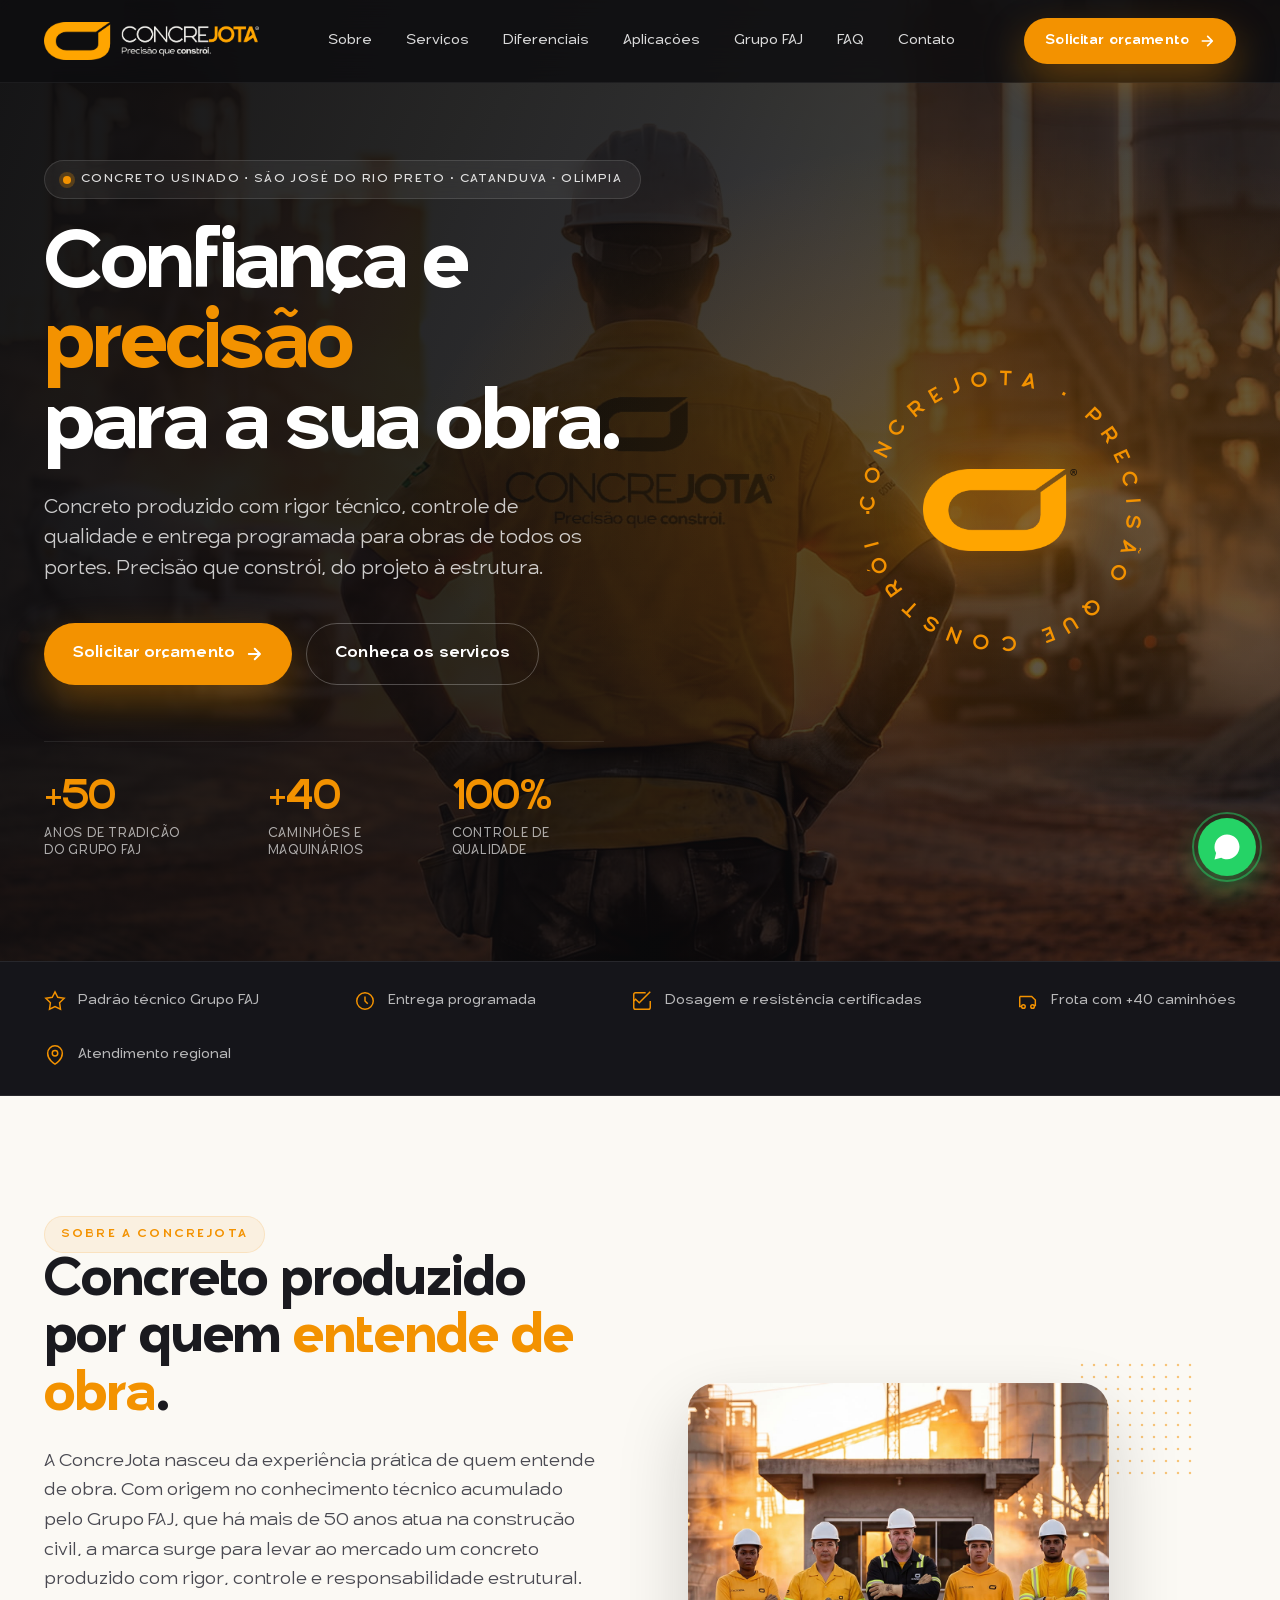
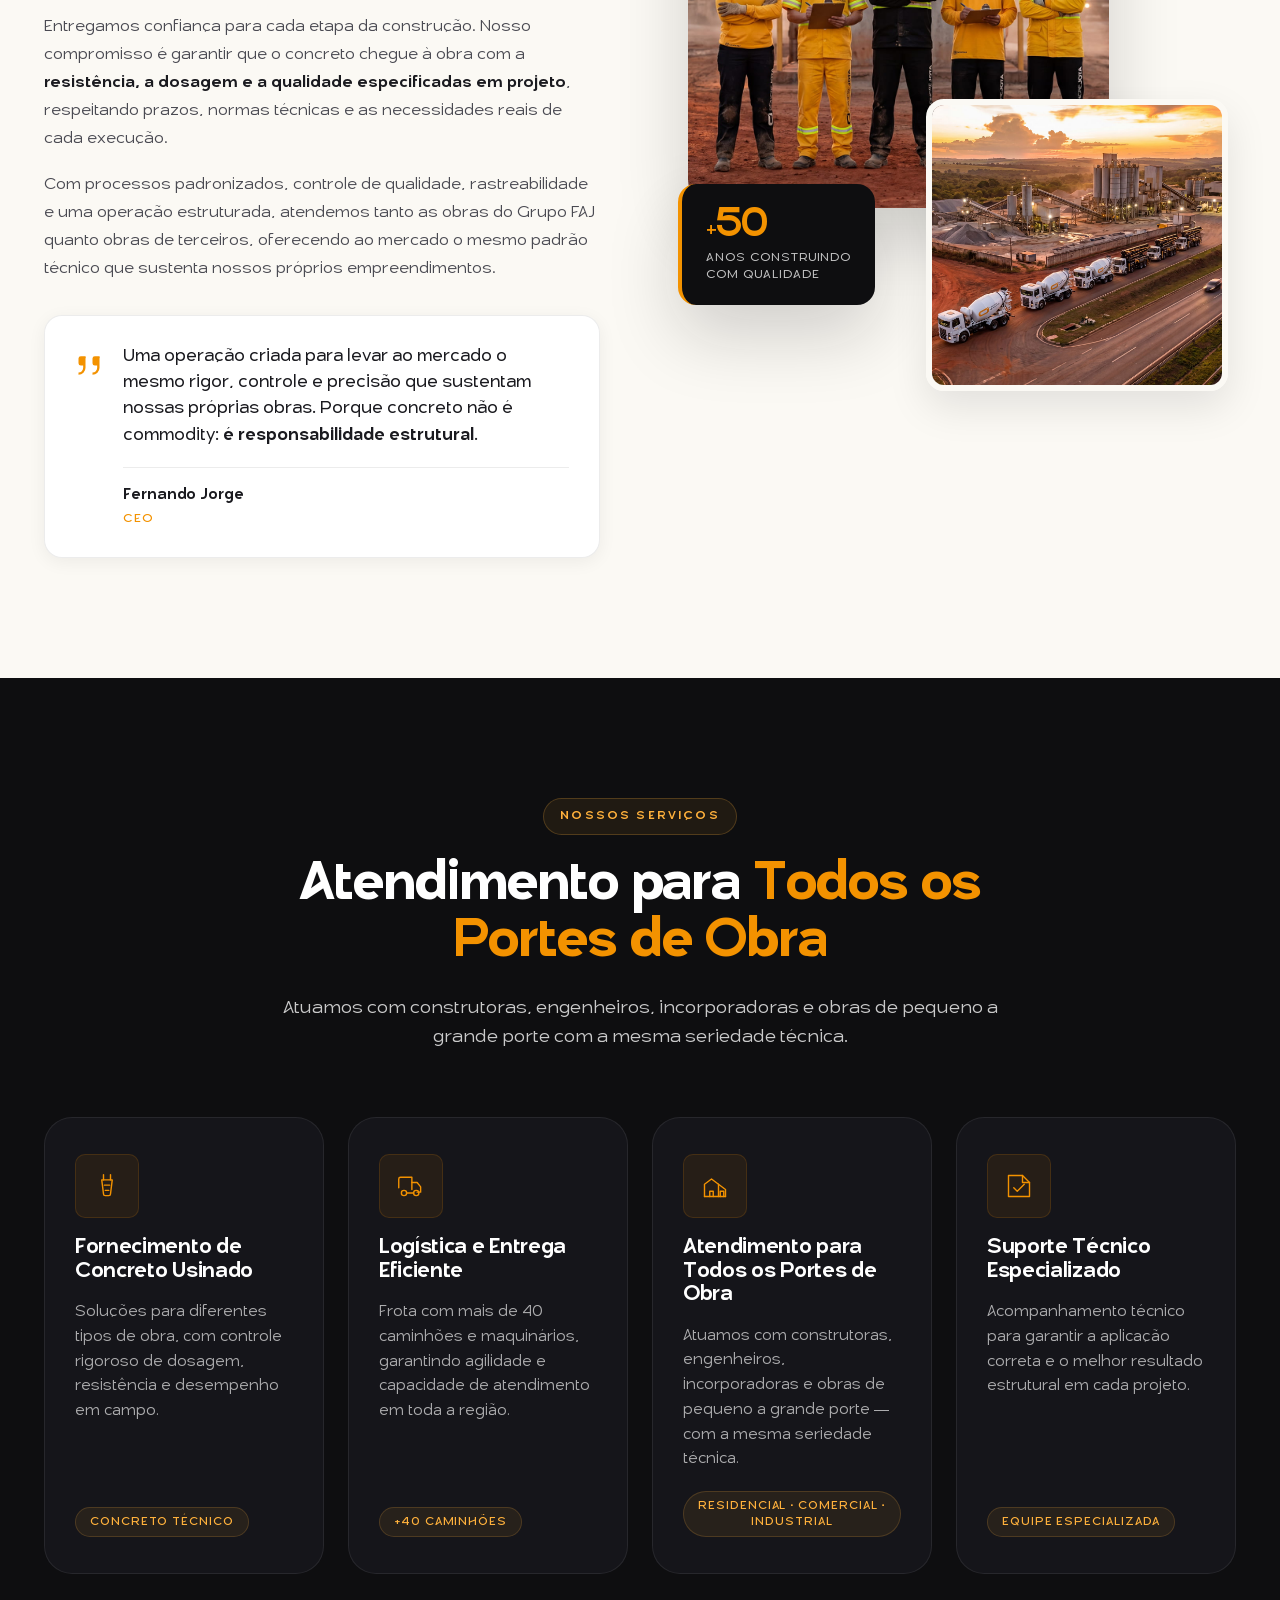
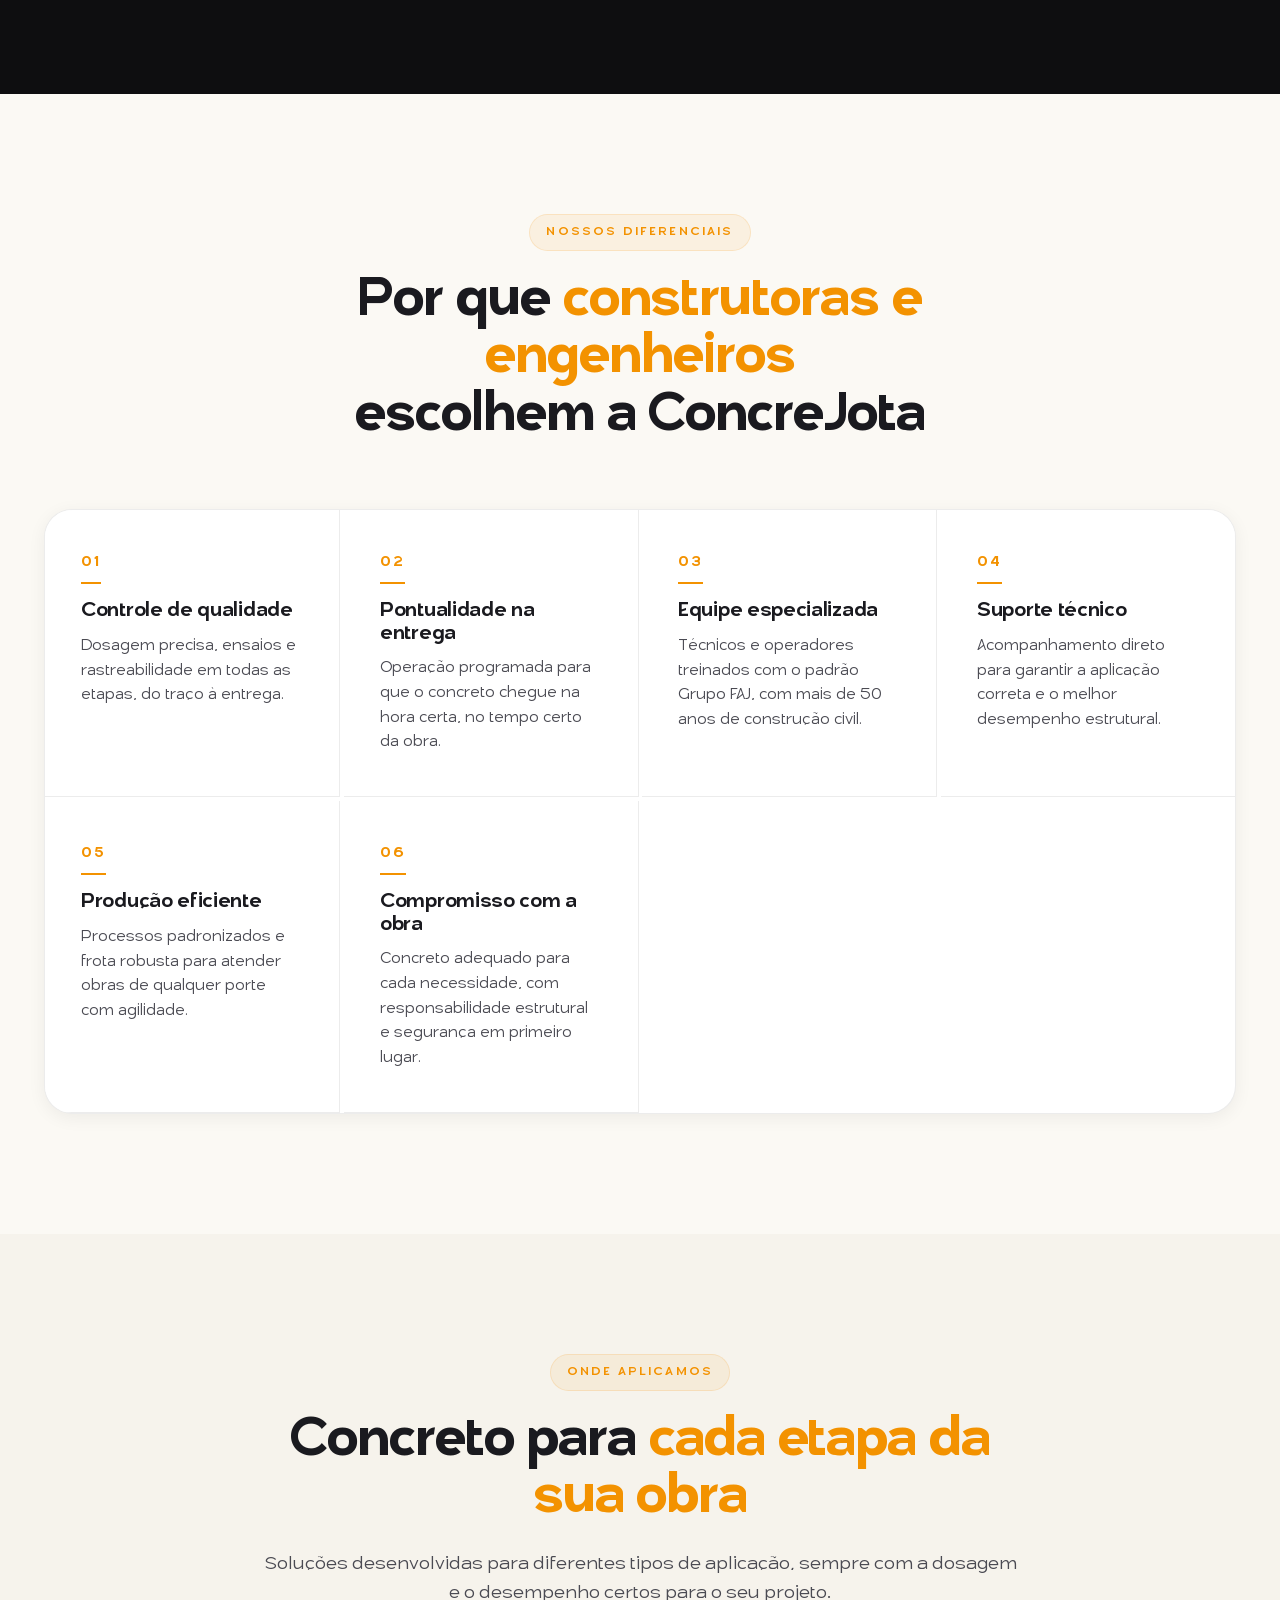
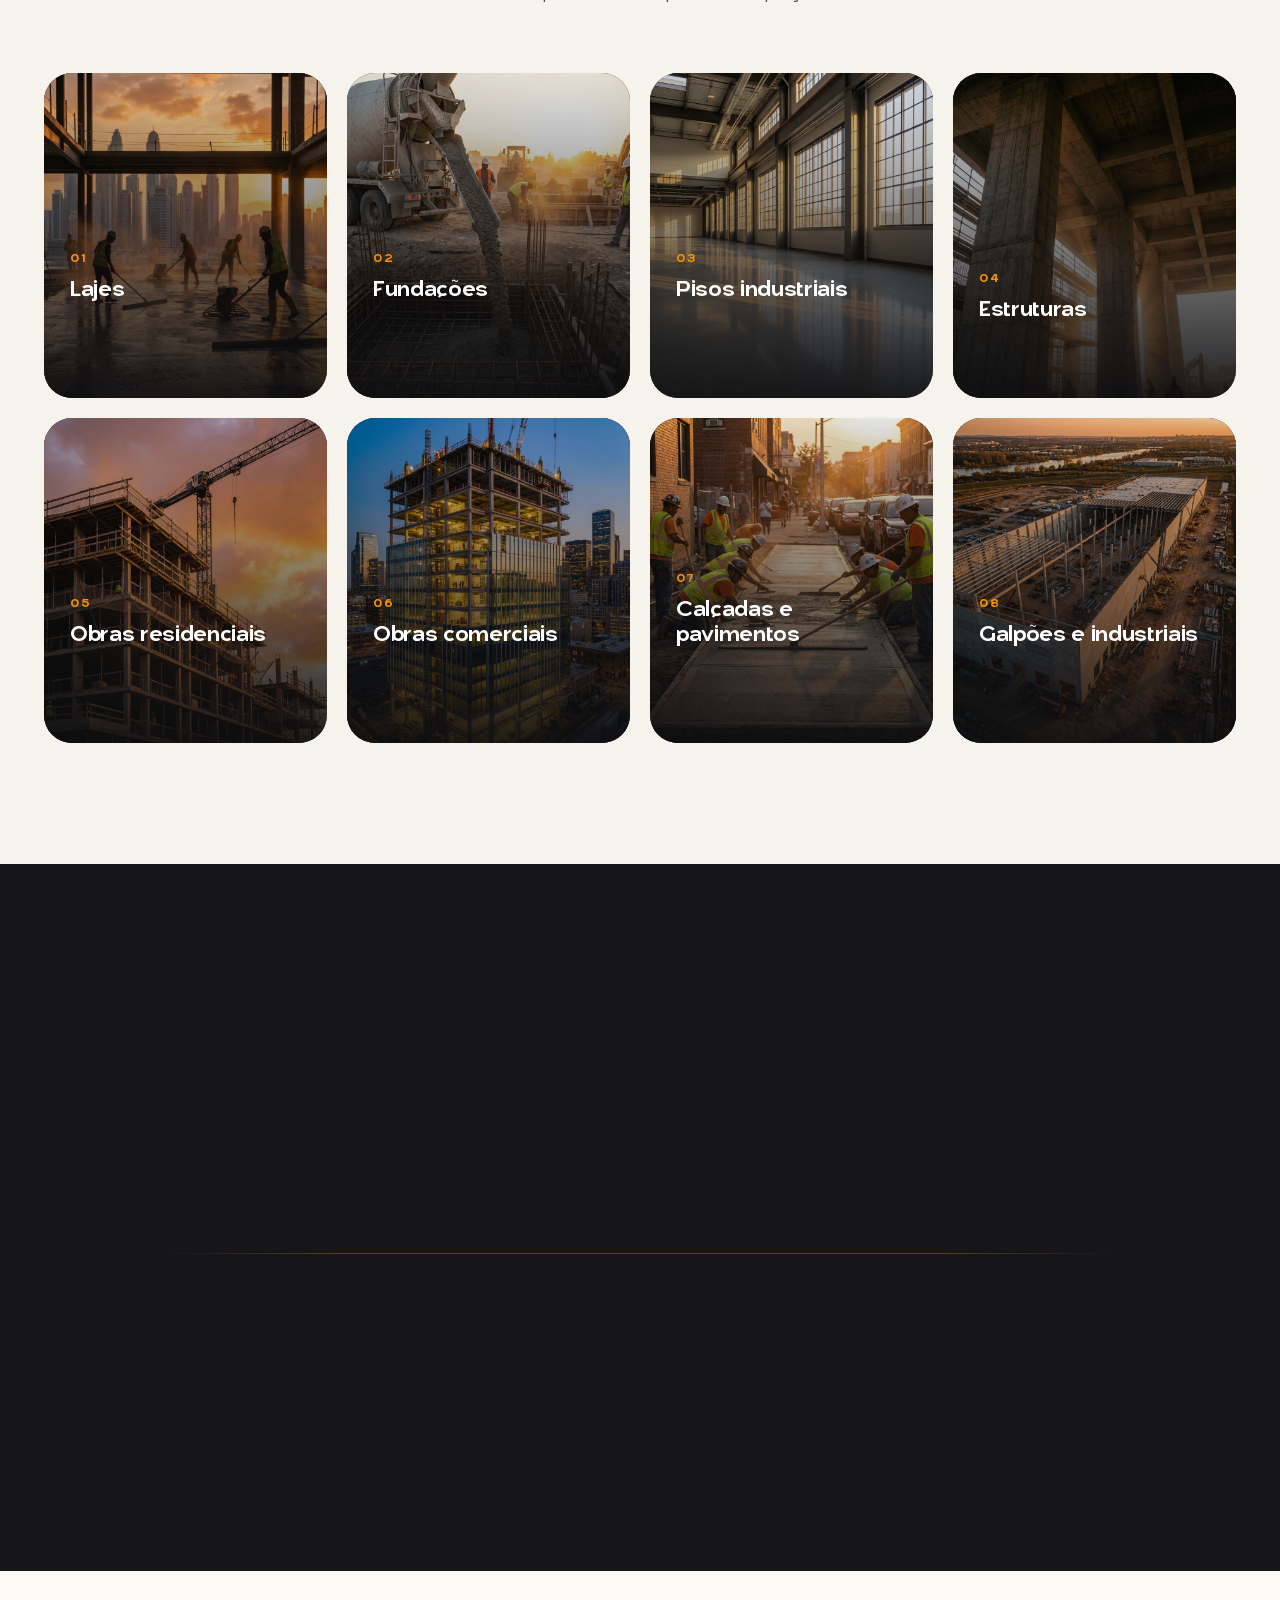
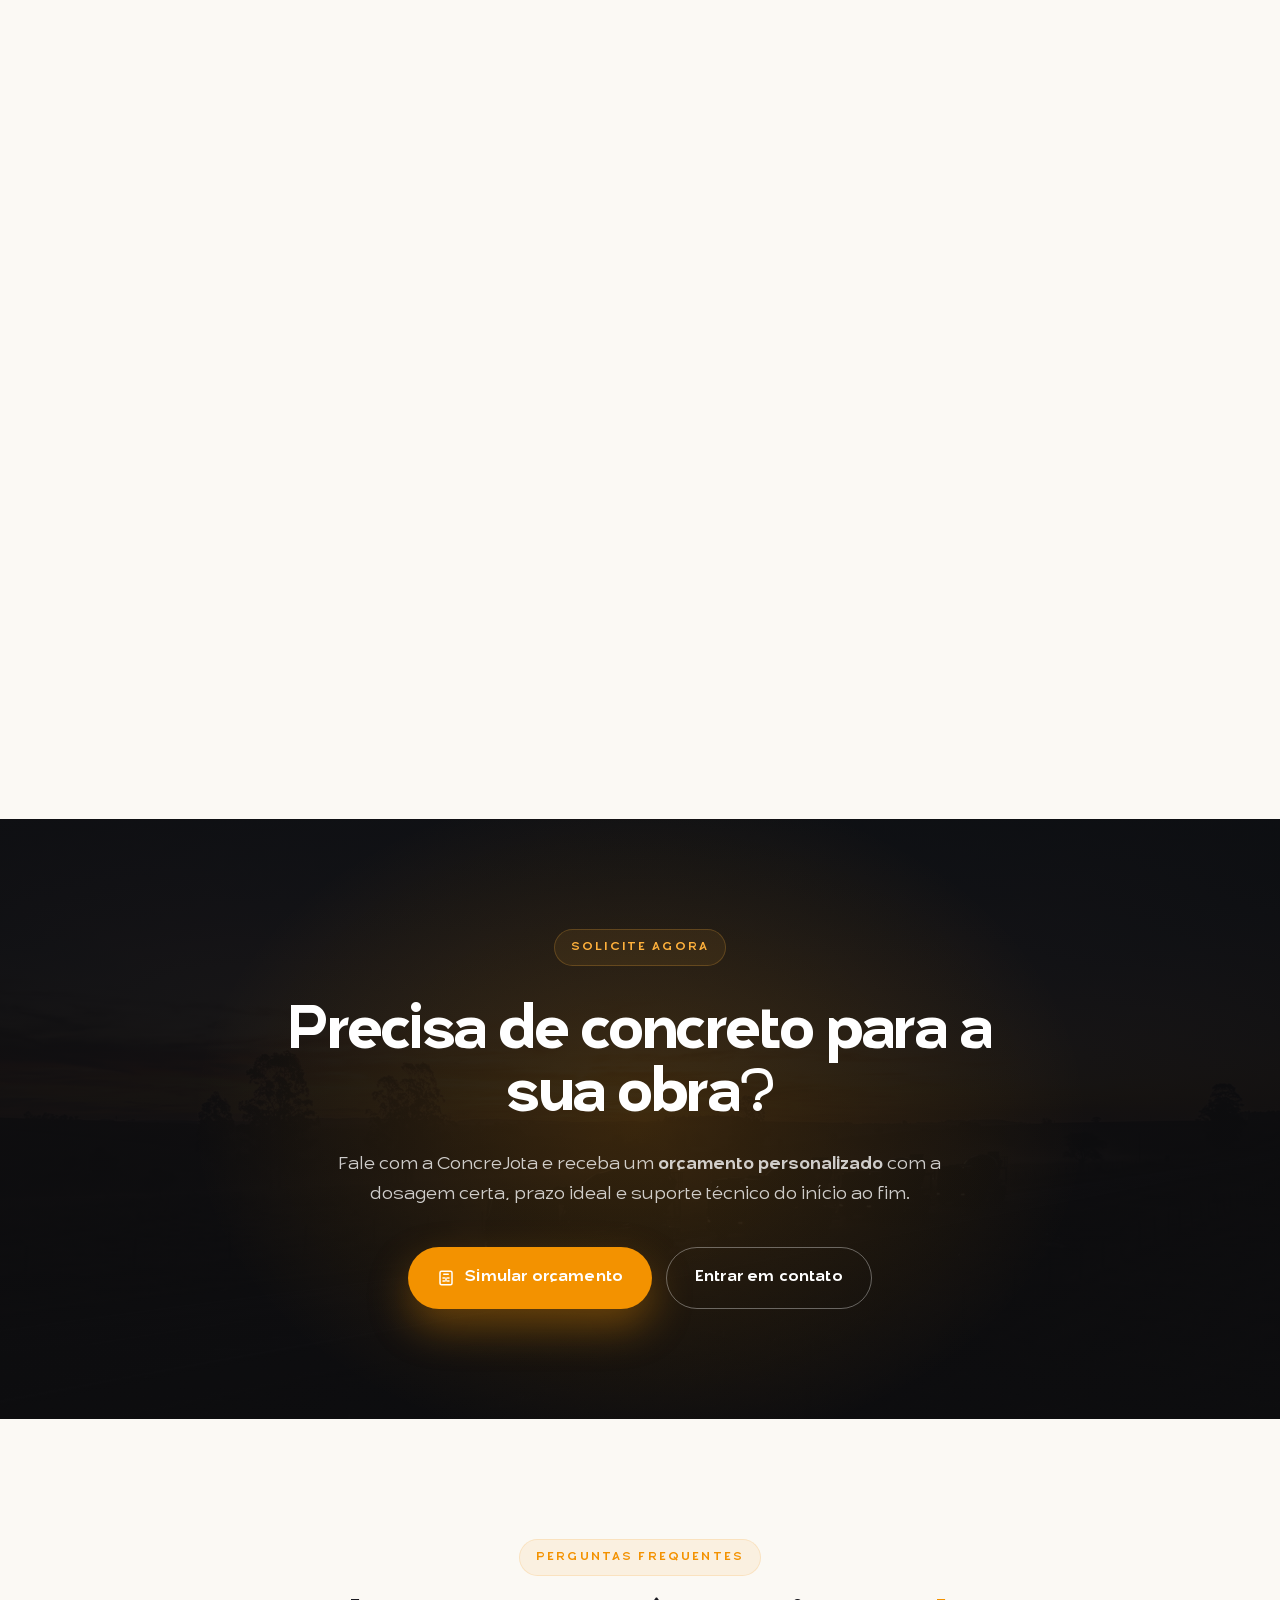
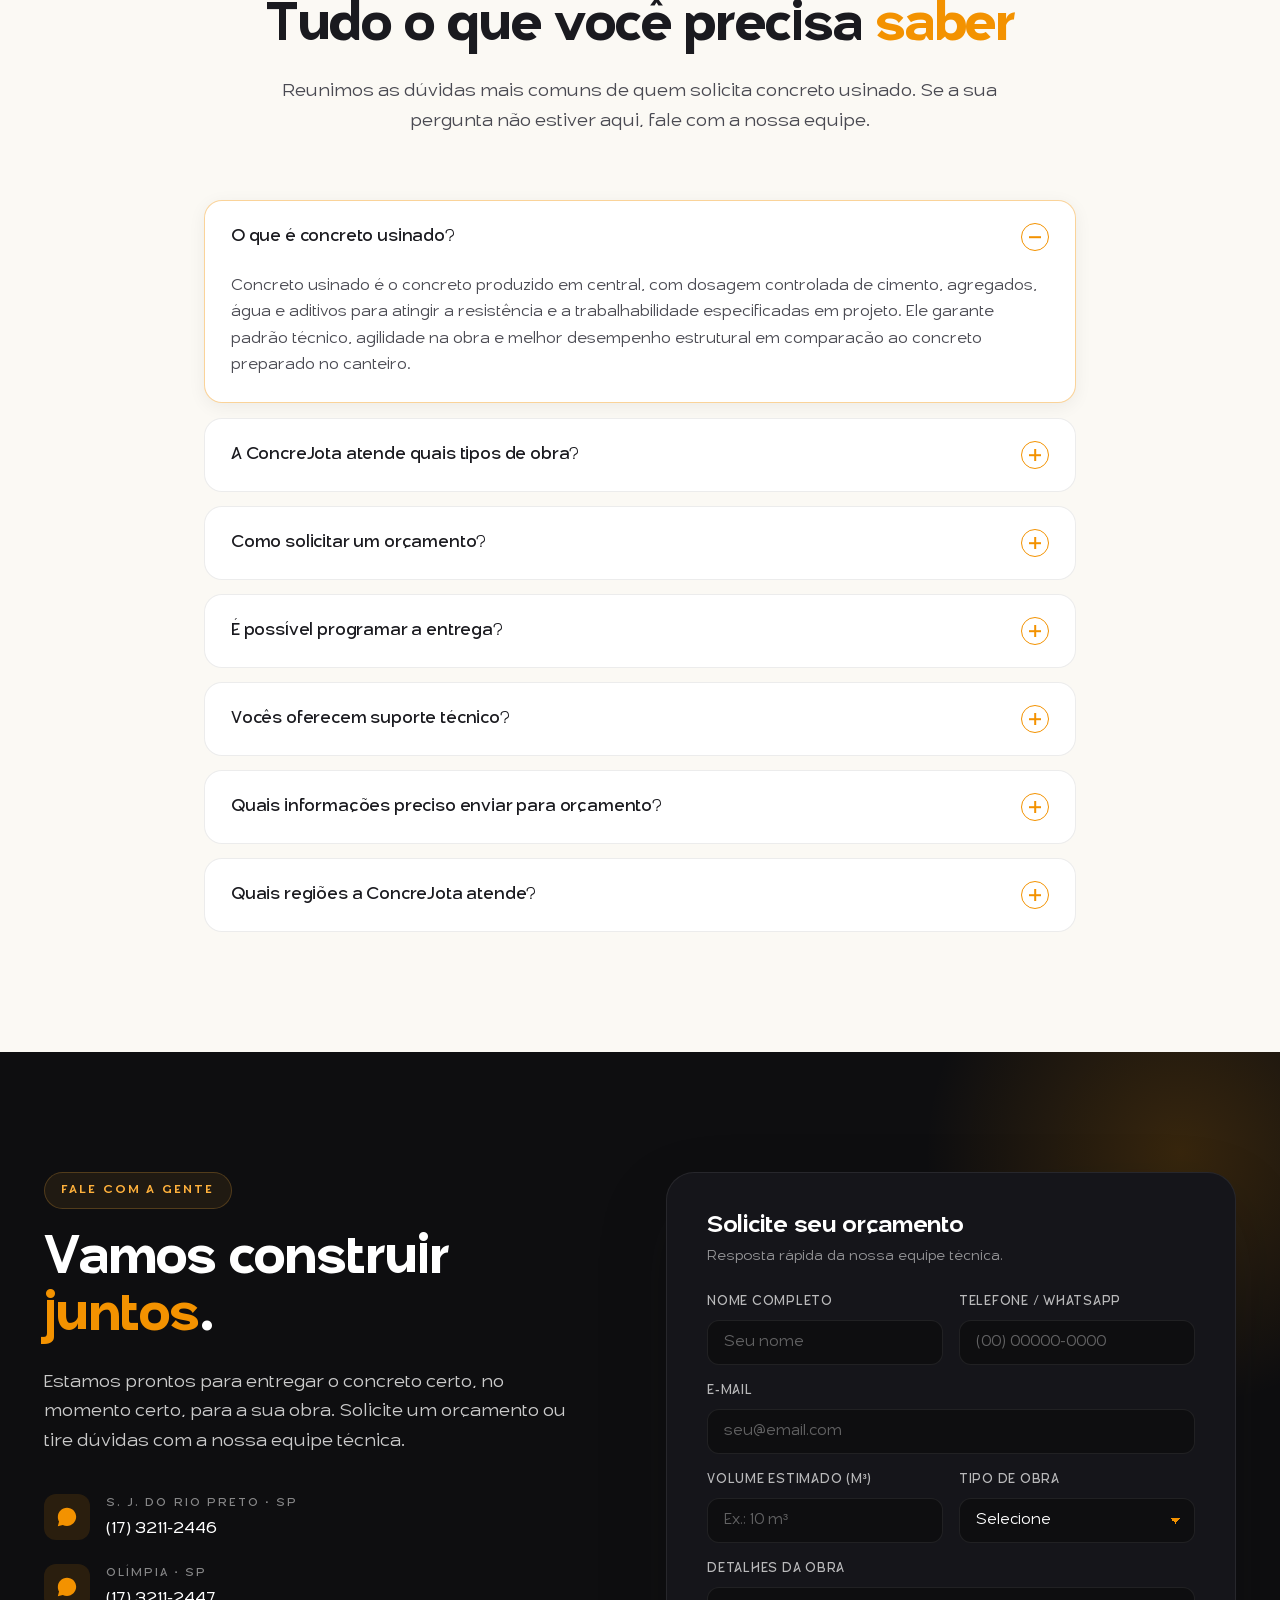
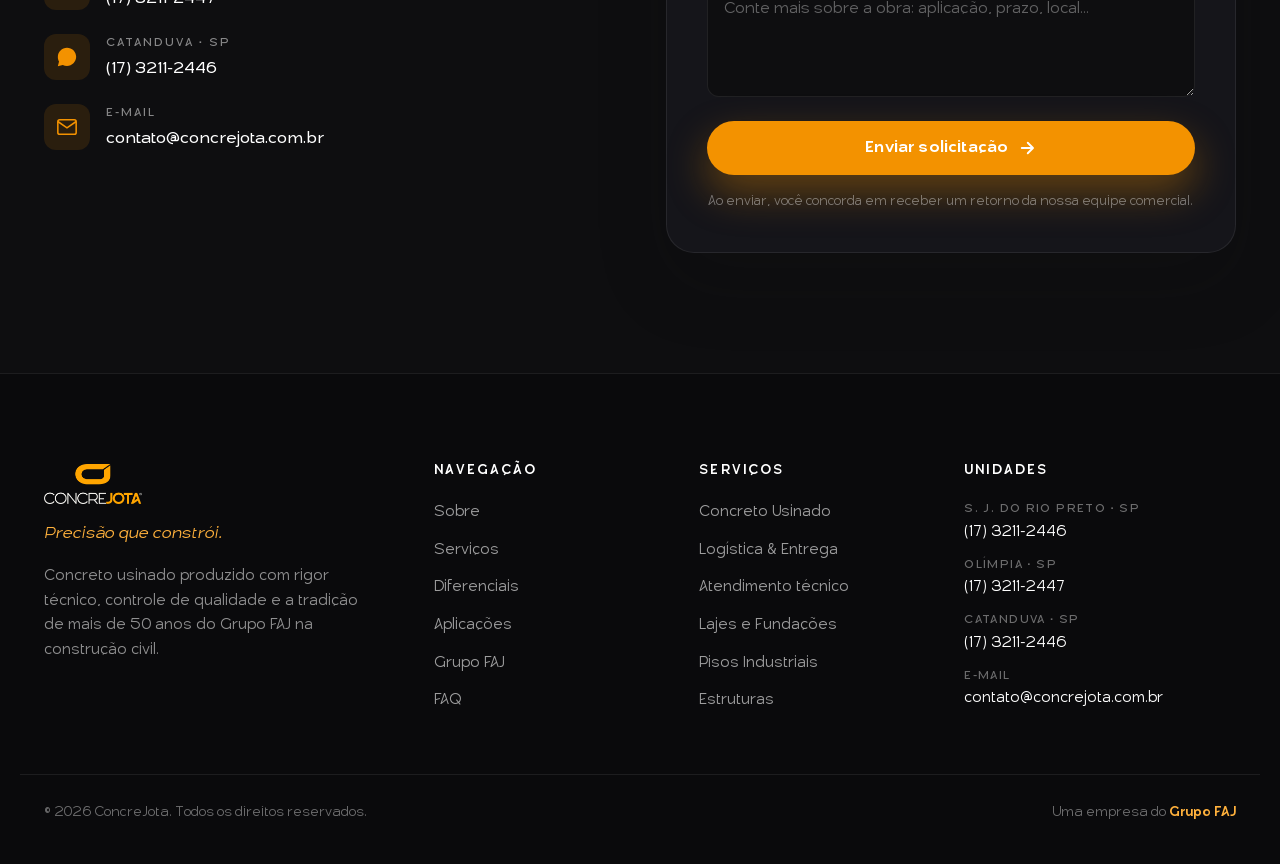
==== index.html @ e671f124 "fix: corrige ícone central do hero badge em produção O ícone usava o arquivo "assets/01 - ícone.png"" ====
<!DOCTYPE html>
<html lang="pt-BR">
<head>
  <meta charset="UTF-8" />
  <meta name="viewport" content="width=device-width, initial-scale=1.0" />
  <meta name="theme-color" content="#0E0E10" />
  <meta name="description" content="ConcreJota — Concreto usinado com precisão, qualidade e entrega programada em São José do Rio Preto, Catanduva, Olímpia e região. Confiança e precisão para a sua obra." />

  <title>ConcreJota — Precisão que constrói</title>

  <link rel="icon" type="image/png" href="favicon.png" />
  <link rel="shortcut icon" type="image/png" href="favicon.png" />
  <link rel="apple-touch-icon" href="favicon.png" />
  <meta name="msapplication-TileColor" content="#0E0E10" />
  <meta name="msapplication-TileImage" content="favicon.png" />

  <!-- Open Graph (Facebook, WhatsApp, LinkedIn, Telegram) -->
  <meta property="og:type" content="website" />
  <meta property="og:site_name" content="ConcreJota" />
  <meta property="og:title" content="ConcreJota — Precisão que constrói" />
  <meta property="og:description" content="Concreto usinado com qualidade, eficiência logística e suporte técnico para obras em São José do Rio Preto, Catanduva, Olímpia e região. Uma empresa do Grupo FAJ." />
  <meta property="og:url" content="https://allisonmolinadev.github.io/concrejota/" />
  <meta property="og:image" content="https://allisonmolinadev.github.io/concrejota/og-image.jpg" />
  <meta property="og:image:width" content="1456" />
  <meta property="og:image:height" content="819" />
  <meta property="og:image:alt" content="Funcionário ConcreJota à frente da usina e frota de caminhões betoneira" />
  <meta property="og:locale" content="pt_BR" />

  <!-- Twitter Card -->
  <meta name="twitter:card" content="summary_large_image" />
  <meta name="twitter:title" content="ConcreJota — Precisão que constrói" />
  <meta name="twitter:description" content="Concreto usinado com qualidade, eficiência logística e suporte técnico. Uma empresa do Grupo FAJ." />
  <meta name="twitter:image" content="https://allisonmolinadev.github.io/concrejota/og-image.jpg" />
  <meta name="twitter:image:alt" content="ConcreJota — Precisão que constrói" />

  <link rel="stylesheet" href="fonts/stylesheet.css" />
  <link rel="stylesheet" href="css/styles.css" />
</head>
<body>

  <!-- ============ HEADER ============ -->
  <header class="site-header" id="siteHeader">
    <div class="container header-inner">
      <a href="#top" class="logo-link" aria-label="ConcreJota — início">
        <img src="assets/10 - Logo ConcreJota.png" alt="ConcreJota" class="logo-img" />
      </a>

      <nav class="nav-desktop" aria-label="Menu principal">
        <a href="#sobre">Sobre</a>
        <a href="#servicos">Serviços</a>
        <a href="#diferenciais">Diferenciais</a>
        <a href="#aplicacoes">Aplicações</a>
        <a href="#grupo-faj">Grupo FAJ</a>
        <a href="#faq">FAQ</a>
        <a href="#contato">Contato</a>
      </nav>

      <a href="#contato" class="btn btn-primary header-cta">
        <span>Solicitar orçamento</span>
        <svg width="16" height="16" viewBox="0 0 24 24" fill="none" stroke="currentColor" stroke-width="2.5" stroke-linecap="round" stroke-linejoin="round" aria-hidden="true">
          <path d="M5 12h14M13 5l7 7-7 7"/>
        </svg>
      </a>

      <button class="menu-toggle" id="menuToggle" aria-label="Abrir menu" aria-expanded="false">
        <span></span>
        <span></span>
        <span></span>
      </button>
    </div>

    <!-- Mobile drawer -->
    <div class="nav-mobile" id="navMobile" aria-hidden="true">
      <nav aria-label="Menu mobile">
        <a href="#sobre">Sobre</a>
        <a href="#servicos">Serviços</a>
        <a href="#diferenciais">Diferenciais</a>
        <a href="#aplicacoes">Aplicações</a>
        <a href="#grupo-faj">Grupo FAJ</a>
        <a href="#faq">FAQ</a>
        <a href="#contato">Contato</a>
        <a href="#contato" class="btn btn-primary nav-mobile-cta">Solicitar orçamento</a>
      </nav>
    </div>
  </header>

  <main id="top">

    <!-- ============ HERO ============ -->
    <section class="hero" aria-label="Apresentação">
      <div class="hero-media" aria-hidden="true">
        <img src="img/7.jpg" alt="" />
        <div class="hero-overlay"></div>
      </div>

      <div class="container hero-content">
        <div class="hero-text">
          <span class="eyebrow">
            <span class="eyebrow-dot"></span>
            Concreto Usinado · São José do Rio Preto · Catanduva · Olímpia
          </span>

          <h1 class="hero-title">
            Confiança e <span class="text-accent">precisão</span><br />
            para a sua obra.
          </h1>

          <p class="hero-subtitle">
            Concreto produzido com rigor técnico, controle de qualidade e
            entrega programada para obras de todos os portes. Precisão que constrói,
            do projeto à estrutura.
          </p>

          <div class="hero-ctas">
            <a href="#contato" class="btn btn-primary btn-lg">
              <span>Solicitar orçamento</span>
              <svg width="18" height="18" viewBox="0 0 24 24" fill="none" stroke="currentColor" stroke-width="2.5" stroke-linecap="round" stroke-linejoin="round" aria-hidden="true">
                <path d="M5 12h14M13 5l7 7-7 7"/>
              </svg>
            </a>
            <a href="#servicos" class="btn btn-ghost btn-lg">
              Conheça os serviços
            </a>
          </div>

          <div class="hero-stats">
            <div class="stat">
              <span class="stat-num">+50</span>
              <span class="stat-label">anos de tradição<br/>do Grupo FAJ</span>
            </div>
            <div class="stat">
              <span class="stat-num">+40</span>
              <span class="stat-label">caminhões e<br/>maquinários</span>
            </div>
            <div class="stat">
              <span class="stat-num">100%</span>
              <span class="stat-label">controle de<br/>qualidade</span>
            </div>
          </div>
        </div>

        <div class="hero-badge" aria-hidden="true">
          <div class="badge-circle">
            <svg viewBox="0 0 200 200">
              <defs>
                <path id="circlePath" d="M 100, 100 m -82, 0 a 82,82 0 1,1 164,0 a 82,82 0 1,1 -164,0" />
              </defs>
              <text class="badge-text">
                <textPath href="#circlePath" startOffset="0" textLength="515" lengthAdjust="spacing">CONCREJOTA · PRECISÃO QUE CONSTRÓI · </textPath>
              </text>
            </svg>
            <div class="badge-center">
              <img src="img/icone-concrejota.png" alt="" />
            </div>
          </div>
        </div>
      </div>

    </section>

    <!-- ============ TRUST BAR ============ -->
    <section class="trustbar" aria-label="Selos de confiança">
      <div class="container trustbar-inner">
        <div class="trust-item">
          <svg viewBox="0 0 24 24" fill="none" stroke="currentColor" stroke-width="1.6"><path d="M12 2l3 6 7 1-5 5 1 7-6-3-6 3 1-7-5-5 7-1z"/></svg>
          <span>Padrão técnico Grupo FAJ</span>
        </div>
        <div class="trust-item">
          <svg viewBox="0 0 24 24" fill="none" stroke="currentColor" stroke-width="1.6"><circle cx="12" cy="12" r="9"/><path d="M12 7v5l3 3"/></svg>
          <span>Entrega programada</span>
        </div>
        <div class="trust-item">
          <svg viewBox="0 0 24 24" fill="none" stroke="currentColor" stroke-width="1.6"><path d="M3 12l2-2 4 4 12-12"/><path d="M21 12v7a2 2 0 0 1-2 2H5a2 2 0 0 1-2-2V5a2 2 0 0 1 2-2h11"/></svg>
          <span>Dosagem e resistência certificadas</span>
        </div>
        <div class="trust-item">
          <svg viewBox="0 0 24 24" fill="none" stroke="currentColor" stroke-width="1.6"><path d="M3 7h13l4 4v6h-2"/><circle cx="7" cy="18" r="2"/><circle cx="17" cy="18" r="2"/><path d="M3 7v11h2"/></svg>
          <span>Frota com +40 caminhões</span>
        </div>
        <div class="trust-item">
          <svg viewBox="0 0 24 24" fill="none" stroke="currentColor" stroke-width="1.6"><path d="M12 22s-8-4.5-8-12a8 8 0 1 1 16 0c0 7.5-8 12-8 12z"/><circle cx="12" cy="10" r="3"/></svg>
          <span>Atendimento regional</span>
        </div>
      </div>
    </section>

    <!-- ============ SOBRE ============ -->
    <section class="section section-light" id="sobre">
      <div class="container two-col">
        <div class="col-text reveal">
          <span class="section-eyebrow">Sobre a ConcreJota</span>
          <h2 class="section-title">
            Concreto produzido por quem <span class="text-accent">entende de obra</span>.
          </h2>
          <p class="section-lead">
            A ConcreJota nasceu da experiência prática de quem entende de obra.
            Com origem no conhecimento técnico acumulado pelo Grupo FAJ, que há
            mais de 50 anos atua na construção civil, a marca surge para levar
            ao mercado um concreto produzido com rigor, controle e
            responsabilidade estrutural.
          </p>

          <p class="section-text">
            Entregamos confiança para cada etapa da construção. Nosso compromisso
            é garantir que o concreto chegue à obra com a <strong>resistência, a
            dosagem e a qualidade especificadas em projeto</strong>, respeitando
            prazos, normas técnicas e as necessidades reais de cada execução.
          </p>

          <p class="section-text">
            Com processos padronizados, controle de qualidade, rastreabilidade
            e uma operação estruturada, atendemos tanto as obras do Grupo FAJ
            quanto obras de terceiros, oferecendo ao mercado o mesmo padrão
            técnico que sustenta nossos próprios empreendimentos.
          </p>

          <div class="quote-block">
            <svg class="quote-mark" viewBox="0 0 24 24" fill="currentColor" aria-hidden="true">
              <path d="M9 7H5a2 2 0 0 0-2 2v4a2 2 0 0 0 2 2h2v2a4 4 0 0 1-4 4v2a6 6 0 0 0 6-6V9a2 2 0 0 0 0-2zm12 0h-4a2 2 0 0 0-2 2v4a2 2 0 0 0 2 2h2v2a4 4 0 0 1-4 4v2a6 6 0 0 0 6-6V9a2 2 0 0 0 0-2z"/>
            </svg>
            <div class="quote-body">
              <p>
                Uma operação criada para levar ao mercado o mesmo rigor, controle
                e precisão que sustentam nossas próprias obras. Porque concreto
                não é commodity: <strong>é responsabilidade estrutural</strong>.
              </p>
              <footer class="quote-author">
                <span class="quote-author-name">Fernando Jorge</span>
                <span class="quote-author-role">CEO</span>
              </footer>
            </div>
          </div>
        </div>

        <div class="col-media reveal">
          <div class="img-stack">
            <div class="img-main">
              <img src="img/27.jpg" alt="Equipe ConcreJota — especialistas em concreto usinado" />
            </div>
            <div class="img-secondary">
              <img src="img/18.jpg" alt="Vista aérea da usina ConcreJota com toda a frota" />
            </div>
            <div class="floating-card">
              <span class="floating-card-num"><small>+</small>50</span>
              <span class="floating-card-label">anos construindo<br/>com qualidade</span>
            </div>
            <div class="img-pattern" aria-hidden="true"></div>
          </div>
        </div>
      </div>
    </section>

    <!-- ============ SERVIÇOS ============ -->
    <section class="section section-dark" id="servicos">
      <div class="container">
        <div class="section-head reveal">
          <span class="section-eyebrow on-dark">Nossos Serviços</span>
          <h2 class="section-title on-dark">
            Atendimento para <span class="text-accent">Todos os Portes de Obra</span>
          </h2>
          <p class="section-lead on-dark">
            Atuamos com construtoras, engenheiros, incorporadoras e obras de
            pequeno a grande porte com a mesma seriedade técnica.
          </p>
        </div>

        <div class="cards-grid services-grid">
          <article class="service-card reveal">
            <div class="service-icon">
              <svg viewBox="0 0 32 32" fill="none" stroke="currentColor" stroke-width="1.6" stroke-linecap="round" stroke-linejoin="round" aria-hidden="true">
                <path d="M12 3v6"/>
                <path d="M20 3v6"/>
                <path d="M10 9h12l-2 16a2 2 0 0 1-2 2h-4a2 2 0 0 1-2-2L10 9z"/>
                <path d="M13 15h6"/>
                <path d="M14 21h4"/>
              </svg>
            </div>
            <h3 class="service-title">Fornecimento de Concreto Usinado</h3>
            <p class="service-text">
              Soluções para diferentes tipos de obra, com controle rigoroso de
              dosagem, resistência e desempenho em campo.
            </p>
            <span class="service-tag">Concreto técnico</span>
          </article>

          <article class="service-card reveal">
            <div class="service-icon">
              <svg viewBox="0 0 32 32" fill="none" stroke="currentColor" stroke-width="1.6" stroke-linecap="round" stroke-linejoin="round" aria-hidden="true">
                <path d="M2 18V8a2 2 0 0 1 2-2h13v14"/>
                <path d="M17 12h6l4 5v6h-4"/>
                <circle cx="8" cy="24" r="3"/>
                <circle cx="22" cy="24" r="3"/>
                <path d="M11 24h8"/>
              </svg>
            </div>
            <h3 class="service-title">Logística e Entrega Eficiente</h3>
            <p class="service-text">
              Frota com mais de 40 caminhões e maquinários, garantindo agilidade
              e capacidade de atendimento em toda a região.
            </p>
            <span class="service-tag">+40 caminhões</span>
          </article>

          <article class="service-card reveal">
            <div class="service-icon">
              <svg viewBox="0 0 32 32" fill="none" stroke="currentColor" stroke-width="1.6" stroke-linecap="round" stroke-linejoin="round" aria-hidden="true">
                <path d="M4 28V14l8-6 8 6v14"/>
                <path d="M20 14l8 6v8"/>
                <path d="M4 28h24"/>
                <path d="M10 28v-6h4v6"/>
                <path d="M22 28v-6h4v6"/>
              </svg>
            </div>
            <h3 class="service-title">Atendimento para Todos os Portes de Obra</h3>
            <p class="service-text">
              Atuamos com construtoras, engenheiros, incorporadoras e obras de
              pequeno a grande porte — com a mesma seriedade técnica.
            </p>
            <span class="service-tag">Residencial · Comercial · Industrial</span>
          </article>

          <article class="service-card reveal">
            <div class="service-icon">
              <svg viewBox="0 0 32 32" fill="none" stroke="currentColor" stroke-width="1.6" stroke-linecap="round" stroke-linejoin="round" aria-hidden="true">
                <path d="M4 4h16l8 8v16H4z"/>
                <path d="M20 4v8h8"/>
                <path d="M10 18l4 4 8-8"/>
              </svg>
            </div>
            <h3 class="service-title">Suporte Técnico Especializado</h3>
            <p class="service-text">
              Acompanhamento técnico para garantir a aplicação correta e o melhor
              resultado estrutural em cada projeto.
            </p>
            <span class="service-tag">Equipe especializada</span>
          </article>
        </div>
      </div>
    </section>

    <!-- ============ DIFERENCIAIS ============ -->
    <section class="section section-light" id="diferenciais">
      <div class="container">
        <div class="section-head reveal">
          <span class="section-eyebrow">Nossos Diferenciais</span>
          <h2 class="section-title">
            Por que <span class="text-accent">construtoras e engenheiros</span><br/>
            escolhem a ConcreJota
          </h2>
        </div>

        <div class="diff-grid">
          <div class="diff-item reveal">
            <span class="diff-num">01</span>
            <h3>Controle de qualidade</h3>
            <p>Dosagem precisa, ensaios e rastreabilidade em todas as etapas, do traço à entrega.</p>
          </div>
          <div class="diff-item reveal">
            <span class="diff-num">02</span>
            <h3>Pontualidade na entrega</h3>
            <p>Operação programada para que o concreto chegue na hora certa, no tempo certo da obra.</p>
          </div>
          <div class="diff-item reveal">
            <span class="diff-num">03</span>
            <h3>Equipe especializada</h3>
            <p>Técnicos e operadores treinados com o padrão Grupo FAJ, com mais de 50 anos de construção civil.</p>
          </div>
          <div class="diff-item reveal">
            <span class="diff-num">04</span>
            <h3>Suporte técnico</h3>
            <p>Acompanhamento direto para garantir a aplicação correta e o melhor desempenho estrutural.</p>
          </div>
          <div class="diff-item reveal">
            <span class="diff-num">05</span>
            <h3>Produção eficiente</h3>
            <p>Processos padronizados e frota robusta para atender obras de qualquer porte com agilidade.</p>
          </div>
          <div class="diff-item reveal">
            <span class="diff-num">06</span>
            <h3>Compromisso com a obra</h3>
            <p>Concreto adequado para cada necessidade, com responsabilidade estrutural e segurança em primeiro lugar.</p>
          </div>
        </div>
      </div>
    </section>

    <!-- ============ APLICAÇÕES ============ -->
    <section class="section section-applications" id="aplicacoes">
      <div class="container">
        <div class="section-head reveal">
          <span class="section-eyebrow">Onde aplicamos</span>
          <h2 class="section-title">
            Concreto para <span class="text-accent">cada etapa da sua obra</span>
          </h2>
          <p class="section-lead">
            Soluções desenvolvidas para diferentes tipos de aplicação, sempre com
            a dosagem e o desempenho certos para o seu projeto.
          </p>
        </div>

        <div class="apps-grid">
          <a href="#contato" class="app-card reveal">
            <img class="app-img" src="img/app-lajes.png" alt="Concretagem de laje" />
            <div class="app-overlay"></div>
            <div class="app-content">
              <span class="app-tag">01</span>
              <h3>Lajes</h3>
              <p>Concreto com resistência calculada para cada nível estrutural.</p>
            </div>
          </a>

          <a href="#contato" class="app-card reveal">
            <img class="app-img" src="img/app-fundacoes.png" alt="Concreto sendo despejado em fundação" />
            <div class="app-overlay"></div>
            <div class="app-content">
              <span class="app-tag">02</span>
              <h3>Fundações</h3>
              <p>Base sólida e segura para sustentar todo o empreendimento.</p>
            </div>
          </a>

          <a href="#contato" class="app-card reveal">
            <img class="app-img" src="img/app-pisos.png" alt="Piso industrial em galpão" />
            <div class="app-overlay"></div>
            <div class="app-content">
              <span class="app-tag">03</span>
              <h3>Pisos industriais</h3>
              <p>Alta resistência mecânica para galpões, indústrias e armazéns.</p>
            </div>
          </a>

          <a href="#contato" class="app-card reveal">
            <img class="app-img" src="img/app-estruturas.png" alt="Pilares de concreto armado" />
            <div class="app-overlay"></div>
            <div class="app-content">
              <span class="app-tag">04</span>
              <h3>Estruturas</h3>
              <p>Pilares, vigas e estruturas com qualidade certificada.</p>
            </div>
          </a>

          <a href="#contato" class="app-card reveal">
            <img class="app-img" src="img/app-residencial.png" alt="Edifício residencial em construção" />
            <div class="app-overlay"></div>
            <div class="app-content">
              <span class="app-tag">05</span>
              <h3>Obras residenciais</h3>
              <p>Concreto sob medida para construções de pequeno e médio porte.</p>
            </div>
          </a>

          <a href="#contato" class="app-card reveal">
            <img class="app-img" src="img/app-comercial.png" alt="Edifício comercial em construção" />
            <div class="app-overlay"></div>
            <div class="app-content">
              <span class="app-tag">06</span>
              <h3>Obras comerciais</h3>
              <p>Soluções para edifícios, lojas e empreendimentos comerciais.</p>
            </div>
          </a>

          <a href="#contato" class="app-card reveal">
            <img class="app-img" src="img/app-calcadas.png" alt="Aplicação de calçada de concreto" />
            <div class="app-overlay"></div>
            <div class="app-content">
              <span class="app-tag">07</span>
              <h3>Calçadas e pavimentos</h3>
              <p>Concreto durável para áreas externas e pavimentação urbana.</p>
            </div>
          </a>

          <a href="#contato" class="app-card reveal">
            <img class="app-img" src="img/app-galpoes.png" alt="Galpão industrial em construção" />
            <div class="app-overlay"></div>
            <div class="app-content">
              <span class="app-tag">08</span>
              <h3>Galpões e industriais</h3>
              <p>Capacidade para grandes volumes com entrega contínua programada.</p>
            </div>
          </a>
        </div>
      </div>
    </section>

    <!-- ============ PROCESSO ============ -->
    <section class="section section-process" id="processo">
      <div class="container">
        <div class="section-head reveal">
          <span class="section-eyebrow on-dark">Como funciona</span>
          <h2 class="section-title on-dark">
            Da solicitação à obra,<br/>
            em <span class="text-accent">5 passos</span>
          </h2>
        </div>

        <div class="process-grid">
          <div class="process-step reveal">
            <span class="process-num">01</span>
            <h3>Solicite o orçamento</h3>
            <p>Entre em contato pelo WhatsApp, telefone ou formulário e nossa equipe inicia o atendimento.</p>
          </div>
          <div class="process-step reveal">
            <span class="process-num">02</span>
            <h3>Informe os dados da obra</h3>
            <p>Tipo de aplicação, volume, prazo e local. Quanto mais detalhes, mais preciso o orçamento.</p>
          </div>
          <div class="process-step reveal">
            <span class="process-num">03</span>
            <h3>Receba orientação técnica</h3>
            <p>Indicamos a dosagem ideal e tiramos as dúvidas para garantir o melhor desempenho.</p>
          </div>
          <div class="process-step reveal">
            <span class="process-num">04</span>
            <h3>Programe a entrega</h3>
            <p>Definimos data, horário e logística para que o concreto chegue exatamente quando você precisa.</p>
          </div>
          <div class="process-step reveal">
            <span class="process-num">05</span>
            <h3>Receba na obra</h3>
            <p>Concreto entregue com a resistência e a dosagem especificadas, pronto para aplicação.</p>
          </div>
        </div>
      </div>
    </section>

    <!-- ============ GRUPO FAJ ============ -->
    <section class="section section-light" id="grupo-faj">
      <div class="container two-col reverse">
        <div class="col-media reveal">
          <div class="img-stack alt">
            <div class="img-main">
              <img src="img/24.jpg" alt="Operador ConcreJota com rádio à frente da usina" />
            </div>
            <div class="img-secondary">
              <img src="img/29.jpg" alt="Empreendimento Grupo FAJ em obra com caminhão ConcreJota" />
            </div>
            <div class="floating-card alt">
              <span class="floating-card-num">5</span>
              <span class="floating-card-label">segmentos<br/>integrados</span>
            </div>
          </div>
        </div>

        <div class="col-text reveal">
          <span class="section-eyebrow">Grupo FAJ</span>
          <h2 class="section-title">
            Mais de <span class="text-accent">50 anos</span> construindo confiança
          </h2>
          <p class="section-lead">
            A ConcreJota integra o Grupo FAJ, com mais de 50 anos de atuação e
            credibilidade na construção civil.
          </p>
          <p class="section-text">
            Com presença consolidada em diferentes segmentos, o grupo atua de
            forma integrada em <strong>incorporação, construção, negócios
            imobiliários, energia solar e comunicação</strong>, sempre com foco
            no desenvolvimento das cidades.
          </p>
          <p class="section-text">
            Nascemos desse ecossistema, trazendo para o mercado a experiência de
            quem constrói, acompanha obras de perto e entende a importância de
            cada detalhe para a qualidade e segurança estrutural.
          </p>

          <div class="faj-segments">
            <span class="faj-chip">Incorporação</span>
            <span class="faj-chip">Construção</span>
            <span class="faj-chip">Imobiliário</span>
            <span class="faj-chip">Energia Solar</span>
            <span class="faj-chip">Comunicação</span>
          </div>
        </div>
      </div>
    </section>

    <!-- ============ CTA COMERCIAL ============ -->
    <section class="section cta-banner" aria-label="Chamada para contato">
      <div class="cta-bg" aria-hidden="true">
        <img src="img/32.jpg" alt="" />
        <div class="cta-overlay"></div>
      </div>
      <div class="container cta-content reveal">
        <span class="section-eyebrow on-dark">Solicite agora</span>
        <h2 class="cta-title">
          Precisa de concreto para a sua obra?
        </h2>
        <p class="cta-subtitle">
          Fale com a ConcreJota e receba um <strong>orçamento personalizado</strong>
          com a dosagem certa, prazo ideal e suporte técnico do início ao fim.
        </p>
        <div class="cta-actions">
          <a href="#contato" class="btn btn-primary btn-lg">
            <svg width="18" height="18" viewBox="0 0 24 24" fill="none" stroke="currentColor" stroke-width="2" stroke-linecap="round" stroke-linejoin="round" aria-hidden="true">
              <rect x="4" y="3" width="16" height="18" rx="2"/>
              <path d="M9 7h6"/>
              <path d="M8 12h2"/>
              <path d="M14 12h2"/>
              <path d="M8 16h2"/>
              <path d="M14 16h2"/>
              <path d="M12 12v4"/>
            </svg>
            <span>Simular orçamento</span>
          </a>
          <a href="#contato" class="btn btn-outline-light btn-lg">
            Entrar em contato
          </a>
        </div>
      </div>
    </section>

    <!-- ============ FAQ ============ -->
    <section class="section section-light" id="faq">
      <div class="container faq-wrap">
        <div class="section-head reveal">
          <span class="section-eyebrow">Perguntas frequentes</span>
          <h2 class="section-title">
            Tudo o que você precisa <span class="text-accent">saber</span>
          </h2>
          <p class="section-lead">
            Reunimos as dúvidas mais comuns de quem solicita concreto usinado.
            Se a sua pergunta não estiver aqui, fale com a nossa equipe.
          </p>
        </div>

        <div class="faq-list">
          <details class="faq-item reveal" open>
            <summary>
              <span>O que é concreto usinado?</span>
              <span class="faq-icon" aria-hidden="true"></span>
            </summary>
            <div class="faq-answer">
              <p>
                Concreto usinado é o concreto produzido em central, com dosagem
                controlada de cimento, agregados, água e aditivos para atingir
                a resistência e a trabalhabilidade especificadas em projeto. Ele
                garante padrão técnico, agilidade na obra e melhor desempenho
                estrutural em comparação ao concreto preparado no canteiro.
              </p>
            </div>
          </details>

          <details class="faq-item reveal">
            <summary>
              <span>A ConcreJota atende quais tipos de obra?</span>
              <span class="faq-icon" aria-hidden="true"></span>
            </summary>
            <div class="faq-answer">
              <p>
                Atendemos obras residenciais, comerciais e industriais — de
                pequeno a grande porte. Trabalhamos com construtoras,
                incorporadoras, engenheiros e clientes finais que precisam de
                concreto com responsabilidade técnica.
              </p>
            </div>
          </details>

          <details class="faq-item reveal">
            <summary>
              <span>Como solicitar um orçamento?</span>
              <span class="faq-icon" aria-hidden="true"></span>
            </summary>
            <div class="faq-answer">
              <p>
                Basta entrar em contato pelo WhatsApp, telefone ou pelo
                formulário no final desta página. Quanto mais informações sobre
                a obra você puder fornecer (tipo de aplicação, volume, prazo e
                local), mais preciso será o orçamento.
              </p>
            </div>
          </details>

          <details class="faq-item reveal">
            <summary>
              <span>É possível programar a entrega?</span>
              <span class="faq-icon" aria-hidden="true"></span>
            </summary>
            <div class="faq-answer">
              <p>
                Sim. Nossa frota com mais de 40 caminhões e maquinários permite
                programar entregas com data e horário definidos, garantindo
                continuidade da concretagem e respeito ao cronograma da obra.
              </p>
            </div>
          </details>

          <details class="faq-item reveal">
            <summary>
              <span>Vocês oferecem suporte técnico?</span>
              <span class="faq-icon" aria-hidden="true"></span>
            </summary>
            <div class="faq-answer">
              <p>
                Sim. Oferecemos acompanhamento técnico especializado para
                indicar a dosagem ideal, esclarecer dúvidas e garantir a
                aplicação correta — buscando sempre o melhor resultado
                estrutural em cada projeto.
              </p>
            </div>
          </details>

          <details class="faq-item reveal">
            <summary>
              <span>Quais informações preciso enviar para orçamento?</span>
              <span class="faq-icon" aria-hidden="true"></span>
            </summary>
            <div class="faq-answer">
              <p>
                Para um orçamento preciso, informe: volume de concreto (em m³),
                tipo de aplicação (laje, fundação, piso etc.), resistência
                desejada (FCK), data e horário previstos para concretagem e
                endereço da obra. Se já tiver memorial descritivo ou projeto,
                envie junto.
              </p>
            </div>
          </details>

          <details class="faq-item reveal">
            <summary>
              <span>Quais regiões a ConcreJota atende?</span>
              <span class="faq-icon" aria-hidden="true"></span>
            </summary>
            <div class="faq-answer">
              <p>
                Atendemos São José do Rio Preto, Catanduva, Olímpia e toda a
                região. Consulte nossa equipe para confirmar a viabilidade
                logística para a sua obra.
              </p>
            </div>
          </details>
        </div>
      </div>
    </section>

    <!-- ============ CONTATO ============ -->
    <section class="section section-contact" id="contato">
      <div class="container contact-grid">
        <div class="contact-info reveal">
          <span class="section-eyebrow on-dark">Fale com a gente</span>
          <h2 class="section-title on-dark">
            Vamos construir<br/>
            <span class="text-accent">juntos</span>.
          </h2>
          <p class="section-lead on-dark">
            Estamos prontos para entregar o concreto certo, no momento certo,
            para a sua obra. Solicite um orçamento ou tire dúvidas com a nossa
            equipe técnica.
          </p>

          <ul class="contact-list">
            <li>
              <span class="contact-icon">
                <svg viewBox="0 0 24 24" fill="currentColor" aria-hidden="true"><path d="M17.5 14c-.3-.1-1.7-.9-2-1-.3-.1-.5-.1-.7.1-.2.3-.8 1-1 1.2-.2.2-.4.2-.7.1-.3-.1-1.2-.5-2.3-1.4-.9-.7-1.4-1.7-1.6-2-.2-.3 0-.5.1-.6.1-.1.3-.4.4-.5.1-.2.2-.3.3-.5.1-.2 0-.4 0-.5 0-.1-.7-1.6-.9-2.2-.2-.6-.5-.5-.7-.5h-.6c-.2 0-.5.1-.8.4-.3.3-1.1 1-1.1 2.6s1.1 3 1.3 3.2c.2.3 2.2 3.4 5.3 4.7.7.3 1.3.5 1.7.6.7.2 1.4.2 1.9.1.6-.1 1.7-.7 2-1.4.2-.7.2-1.2.2-1.4 0-.1-.3-.2-.6-.4zM12 2C6.5 2 2 6.5 2 12c0 1.7.4 3.4 1.3 4.8L2 22l5.4-1.4c1.4.8 3 1.2 4.6 1.2 5.5 0 10-4.5 10-10S17.5 2 12 2z"/></svg>
              </span>
              <div>
                <span class="contact-label">S. J. do Rio Preto · SP</span>
                <a href="https://wa.me/551732112446" target="_blank" rel="noopener">(17) 3211-2446</a>
              </div>
            </li>
            <li>
              <span class="contact-icon">
                <svg viewBox="0 0 24 24" fill="currentColor" aria-hidden="true"><path d="M17.5 14c-.3-.1-1.7-.9-2-1-.3-.1-.5-.1-.7.1-.2.3-.8 1-1 1.2-.2.2-.4.2-.7.1-.3-.1-1.2-.5-2.3-1.4-.9-.7-1.4-1.7-1.6-2-.2-.3 0-.5.1-.6.1-.1.3-.4.4-.5.1-.2.2-.3.3-.5.1-.2 0-.4 0-.5 0-.1-.7-1.6-.9-2.2-.2-.6-.5-.5-.7-.5h-.6c-.2 0-.5.1-.8.4-.3.3-1.1 1-1.1 2.6s1.1 3 1.3 3.2c.2.3 2.2 3.4 5.3 4.7.7.3 1.3.5 1.7.6.7.2 1.4.2 1.9.1.6-.1 1.7-.7 2-1.4.2-.7.2-1.2.2-1.4 0-.1-.3-.2-.6-.4zM12 2C6.5 2 2 6.5 2 12c0 1.7.4 3.4 1.3 4.8L2 22l5.4-1.4c1.4.8 3 1.2 4.6 1.2 5.5 0 10-4.5 10-10S17.5 2 12 2z"/></svg>
              </span>
              <div>
                <span class="contact-label">Olímpia · SP</span>
                <a href="https://wa.me/551732112447" target="_blank" rel="noopener">(17) 3211-2447</a>
              </div>
            </li>
            <li>
              <span class="contact-icon">
                <svg viewBox="0 0 24 24" fill="currentColor" aria-hidden="true"><path d="M17.5 14c-.3-.1-1.7-.9-2-1-.3-.1-.5-.1-.7.1-.2.3-.8 1-1 1.2-.2.2-.4.2-.7.1-.3-.1-1.2-.5-2.3-1.4-.9-.7-1.4-1.7-1.6-2-.2-.3 0-.5.1-.6.1-.1.3-.4.4-.5.1-.2.2-.3.3-.5.1-.2 0-.4 0-.5 0-.1-.7-1.6-.9-2.2-.2-.6-.5-.5-.7-.5h-.6c-.2 0-.5.1-.8.4-.3.3-1.1 1-1.1 2.6s1.1 3 1.3 3.2c.2.3 2.2 3.4 5.3 4.7.7.3 1.3.5 1.7.6.7.2 1.4.2 1.9.1.6-.1 1.7-.7 2-1.4.2-.7.2-1.2.2-1.4 0-.1-.3-.2-.6-.4zM12 2C6.5 2 2 6.5 2 12c0 1.7.4 3.4 1.3 4.8L2 22l5.4-1.4c1.4.8 3 1.2 4.6 1.2 5.5 0 10-4.5 10-10S17.5 2 12 2z"/></svg>
              </span>
              <div>
                <span class="contact-label">Catanduva · SP</span>
                <a href="https://wa.me/551732112446" target="_blank" rel="noopener">(17) 3211-2446</a>
              </div>
            </li>
            <li>
              <span class="contact-icon">
                <svg viewBox="0 0 24 24" fill="none" stroke="currentColor" stroke-width="1.7"><rect x="2" y="4" width="20" height="16" rx="2"/><path d="M22 6l-10 7L2 6"/></svg>
              </span>
              <div>
                <span class="contact-label">E-mail</span>
                <a href="mailto:contato@concrejota.com.br">contato@concrejota.com.br</a>
              </div>
            </li>
          </ul>
        </div>

        <form class="contact-form reveal" id="contactForm" action="https://api.web3forms.com/submit" method="POST">
          <!-- Web3Forms — campos de configuração obrigatórios -->
          <input type="hidden" name="access_key" value="44e6072c-83a0-45f2-8fa5-87d5534c0cc9" />
          <input type="hidden" name="subject" value="Novo orçamento via site ConcreJota" />
          <input type="hidden" name="from_name" value="Site ConcreJota" />
          <input type="hidden" name="redirect" value="false" />
          <!-- Honeypot anti-spam (não exibido ao usuário) -->
          <input type="checkbox" name="botcheck" style="display:none" tabindex="-1" autocomplete="off" />

          <h3 class="form-title">Solicite seu orçamento</h3>
          <p class="form-sub">Resposta rápida da nossa equipe técnica.</p>

          <div class="form-row">
            <div class="form-field">
              <label for="name">Nome completo</label>
              <input
                id="name"
                name="name"
                type="text"
                required
                autocomplete="name"
                minlength="2"
                maxlength="120"
                placeholder="Seu nome"
              />
            </div>
            <div class="form-field">
              <label for="phone">Telefone / WhatsApp</label>
              <input
                id="phone"
                name="phone"
                type="tel"
                required
                autocomplete="tel"
                inputmode="tel"
                pattern="[0-9\s()+\-]{8,20}"
                title="Digite um telefone válido com DDD"
                placeholder="(00) 00000-0000"
              />
            </div>
          </div>

          <div class="form-field">
            <label for="email">E-mail</label>
            <input
              id="email"
              name="email"
              type="email"
              required
              autocomplete="email"
              inputmode="email"
              maxlength="160"
              placeholder="seu@email.com"
            />
          </div>

          <div class="form-row">
            <div class="form-field">
              <label for="volume">Volume estimado (m³)</label>
              <input
                id="volume"
                name="volume"
                type="text"
                inputmode="decimal"
                maxlength="20"
                placeholder="Ex.: 10 m³"
              />
            </div>
            <div class="form-field">
              <label for="tipo">Tipo de obra</label>
              <select id="tipo" name="tipo_obra" required>
                <option value="" disabled selected>Selecione</option>
                <option value="Residencial">Residencial</option>
                <option value="Comercial">Comercial</option>
                <option value="Industrial">Industrial</option>
                <option value="Infraestrutura">Infraestrutura</option>
                <option value="Outro">Outro</option>
              </select>
            </div>
          </div>

          <div class="form-field">
            <label for="message">Detalhes da obra</label>
            <textarea
              id="message"
              name="message"
              rows="4"
              required
              minlength="10"
              maxlength="1000"
              placeholder="Conte mais sobre a obra: aplicação, prazo, local..."
            ></textarea>
          </div>

          <button class="btn btn-primary btn-block btn-lg" type="submit">
            <span>Enviar solicitação</span>
            <svg width="18" height="18" viewBox="0 0 24 24" fill="none" stroke="currentColor" stroke-width="2.5" stroke-linecap="round" stroke-linejoin="round" aria-hidden="true">
              <path d="M5 12h14M13 5l7 7-7 7"/>
            </svg>
          </button>

          <p class="form-message" id="formMessage" aria-live="polite"></p>

          <p class="form-tip">
            Ao enviar, você concorda em receber um retorno da nossa equipe comercial.
          </p>
        </form>
      </div>
    </section>

  </main>

  <!-- ============ FOOTER ============ -->
  <footer class="site-footer">
    <div class="container footer-top">
      <div class="footer-brand">
        <img src="assets/06 - Logo ConcreJota.png" alt="ConcreJota" class="footer-logo" />
        <p class="footer-tag">Precisão que constrói.</p>
        <p class="footer-desc">
          Concreto usinado produzido com rigor técnico, controle de qualidade e
          a tradição de mais de 50 anos do Grupo FAJ na construção civil.
        </p>
      </div>

      <div class="footer-col">
        <h4>Navegação</h4>
        <ul>
          <li><a href="#sobre">Sobre</a></li>
          <li><a href="#servicos">Serviços</a></li>
          <li><a href="#diferenciais">Diferenciais</a></li>
          <li><a href="#aplicacoes">Aplicações</a></li>
          <li><a href="#grupo-faj">Grupo FAJ</a></li>
          <li><a href="#faq">FAQ</a></li>
        </ul>
      </div>

      <div class="footer-col">
        <h4>Serviços</h4>
        <ul>
          <li><a href="#servicos">Concreto Usinado</a></li>
          <li><a href="#servicos">Logística & Entrega</a></li>
          <li><a href="#servicos">Atendimento técnico</a></li>
          <li><a href="#aplicacoes">Lajes e Fundações</a></li>
          <li><a href="#aplicacoes">Pisos Industriais</a></li>
          <li><a href="#aplicacoes">Estruturas</a></li>
        </ul>
      </div>

      <div class="footer-col">
        <h4>Unidades</h4>
        <ul class="footer-contact">
          <li>
            <strong>S. J. do Rio Preto · SP</strong>
            <a href="https://wa.me/551732112446" target="_blank" rel="noopener">(17) 3211-2446</a>
          </li>
          <li>
            <strong>Olímpia · SP</strong>
            <a href="https://wa.me/551732112447" target="_blank" rel="noopener">(17) 3211-2447</a>
          </li>
          <li>
            <strong>Catanduva · SP</strong>
            <a href="https://wa.me/551732112446" target="_blank" rel="noopener">(17) 3211-2446</a>
          </li>
          <li>
            <strong>E-mail</strong>
            <a href="mailto:contato@concrejota.com.br">contato@concrejota.com.br</a>
          </li>
        </ul>
      </div>
    </div>

    <div class="container footer-bottom">
      <span class="copyright">© <span id="year"></span> ConcreJota. Todos os direitos reservados.</span>
      <span class="footer-tagline">Uma empresa do <a href="https://grupofaj.com.br/" target="_blank" rel="noopener"><strong>Grupo FAJ</strong></a></span>
    </div>
  </footer>

  <!-- Back to top -->
  <button class="back-to-top" id="backToTop" aria-label="Voltar ao topo" type="button">
    <svg viewBox="0 0 24 24" fill="none" stroke="currentColor" stroke-width="2.5" stroke-linecap="round" stroke-linejoin="round" aria-hidden="true">
      <path d="M12 19V5"/>
      <path d="M5 12l7-7 7 7"/>
    </svg>
  </button>

  <!-- Floating WhatsApp -->
  <a href="https://wa.me/551732112446" class="float-whats" target="_blank" rel="noopener" aria-label="Falar no WhatsApp">
    <svg viewBox="0 0 24 24" fill="currentColor" aria-hidden="true">
      <path d="M17.5 14c-.3-.1-1.7-.9-2-1-.3-.1-.5-.1-.7.1-.2.3-.8 1-1 1.2-.2.2-.4.2-.7.1-.3-.1-1.2-.5-2.3-1.4-.9-.7-1.4-1.7-1.6-2-.2-.3 0-.5.1-.6.1-.1.3-.4.4-.5.1-.2.2-.3.3-.5.1-.2 0-.4 0-.5 0-.1-.7-1.6-.9-2.2-.2-.6-.5-.5-.7-.5h-.6c-.2 0-.5.1-.8.4-.3.3-1.1 1-1.1 2.6s1.1 3 1.3 3.2c.2.3 2.2 3.4 5.3 4.7.7.3 1.3.5 1.7.6.7.2 1.4.2 1.9.1.6-.1 1.7-.7 2-1.4.2-.7.2-1.2.2-1.4 0-.1-.3-.2-.6-.4zM12 2C6.5 2 2 6.5 2 12c0 1.7.4 3.4 1.3 4.8L2 22l5.4-1.4c1.4.8 3 1.2 4.6 1.2 5.5 0 10-4.5 10-10S17.5 2 12 2z"/>
    </svg>
  </a>

  <script src="js/main.js"></script>
</body>
</html>
---- fonts/stylesheet.css ----
@font-face {
    font-family: 'Darky ConcreJota';
    src: url('DarkyConcreJotaBlack.woff2') format('woff2');
    font-weight: 900;
    font-style: normal;
    font-display: swap;
}

@font-face {
    font-family: 'Darky ConcreJota';
    src: url('DarkyConcreJotaBold.woff2') format('woff2');
    font-weight: bold;
    font-style: normal;
    font-display: swap;
}

@font-face {
    font-family: 'Darky ConcreJota';
    src: url('DarkyConcreJotaExtraBold.woff2') format('woff2');
    font-weight: bold;
    font-style: normal;
    font-display: swap;
}

@font-face {
    font-family: 'Darky ConcreJota';
    src: url('DarkyConcreJotaExtraLight.woff2') format('woff2');
    font-weight: 200;
    font-style: normal;
    font-display: swap;
}

@font-face {
    font-family: 'Darky ConcreJota';
    src: url('DarkyConcreJotaItalic.woff2') format('woff2');
    font-weight: normal;
    font-style: italic;
    font-display: swap;
}

@font-face {
    font-family: 'Darky ConcreJota';
    src: url('DarkyConcreJotaLight.woff2') format('woff2');
    font-weight: 300;
    font-style: normal;
    font-display: swap;
}

@font-face {
    font-family: 'Darky ConcreJota';
    src: url('DarkyConcreJotaMedium.woff2') format('woff2');
    font-weight: 500;
    font-style: normal;
    font-display: swap;
}

@font-face {
    font-family: 'Darky ConcreJota';
    src: url('DarkyConcreJotaNormal.woff2') format('woff2');
    font-weight: normal;
    font-style: normal;
    font-display: swap;
}

@font-face {
    font-family: 'Darky ConcreJota';
    src: url('DarkyConcreJotaSemiBold.woff2') format('woff2');
    font-weight: 600;
    font-style: normal;
    font-display: swap;
}
---- css/styles.css ----
/* ==========================================================================
   ConcreJota — Site Institucional
   Identidade: laranja institucional + cement + dark, tipografia Darky ConcreJota
   ========================================================================== */

/* ---------- 1. Tokens / Variáveis ---------- */
:root {
  /* Paleta — extraída da identidade visual da ConcreJota */
  --color-orange:       #F39200;
  --color-orange-soft:  #FFB13C;
  --color-orange-deep:  #D87A00;
  --color-orange-15:    rgba(243, 146, 0, 0.15);
  --color-orange-08:    rgba(243, 146, 0, 0.08);

  --color-dark:         #0E0E10;
  --color-dark-2:       #15151A;
  --color-dark-3:       #1E1E24;
  --color-dark-line:    rgba(255, 255, 255, 0.08);

  --color-cement:       #EDE9DF;     /* off-white "cimento" do logotipo */
  --color-cement-2:     #F6F3EC;
  --color-cement-3:     #FBF9F4;

  --color-text:         #1A1A1F;
  --color-text-2:       #4A4A52;
  --color-text-3:       #7C7C84;
  --color-text-light:   rgba(255, 255, 255, 0.78);
  --color-text-mute:    rgba(255, 255, 255, 0.55);

  --color-border:       rgba(14, 14, 16, 0.08);
  --color-border-2:     rgba(14, 14, 16, 0.12);

  /* Tipografia */
  --font-base: 'Darky ConcreJota', 'Inter', -apple-system, BlinkMacSystemFont, 'Segoe UI', Roboto, Helvetica, Arial, sans-serif;

  /* Layout */
  --container: 1240px;
  --radius-sm:  10px;
  --radius:     18px;
  --radius-lg:  28px;
  --radius-xl:  40px;

  /* Sombras */
  --shadow-sm:  0 4px 18px rgba(14, 14, 16, 0.06);
  --shadow:     0 16px 40px rgba(14, 14, 16, 0.10);
  --shadow-lg:  0 30px 70px rgba(14, 14, 16, 0.18);
  --shadow-orange: 0 18px 40px rgba(243, 146, 0, 0.35);

  /* Transições */
  --t-fast: 180ms cubic-bezier(.2,.7,.3,1);
  --t:      280ms cubic-bezier(.2,.7,.3,1);
  --t-slow: 600ms cubic-bezier(.2,.7,.3,1);
}

/* ---------- 2. Reset ---------- */
*, *::before, *::after { box-sizing: border-box; }
html { scroll-behavior: smooth; -webkit-text-size-adjust: 100%; }
body {
  margin: 0;
  font-family: var(--font-base);
  font-weight: 400;
  color: var(--color-text);
  background: var(--color-cement-3);
  line-height: 1.6;
  -webkit-font-smoothing: antialiased;
  -moz-osx-font-smoothing: grayscale;
  overflow-x: hidden;
}
img { max-width: 100%; height: auto; display: block; }
a { color: inherit; text-decoration: none; transition: color var(--t-fast); }
button { font-family: inherit; cursor: pointer; }
ul { list-style: none; padding: 0; margin: 0; }
h1, h2, h3, h4, h5, h6 { margin: 0; font-weight: 800; line-height: 1.12; letter-spacing: -0.015em; }
p { margin: 0; }
svg { display: block; }

/* ---------- 3. Utilitários ---------- */
.container {
  width: 100%;
  max-width: var(--container);
  margin: 0 auto;
  padding: 0 24px;
}

.text-accent { color: var(--color-orange); }

.btn {
  display: inline-flex;
  align-items: center;
  justify-content: center;
  gap: 10px;
  padding: 14px 22px;
  border-radius: 999px;
  font-weight: 700;
  font-size: 15px;
  letter-spacing: 0.01em;
  border: 1.5px solid transparent;
  cursor: pointer;
  transition: transform var(--t-fast), background var(--t), color var(--t), border-color var(--t), box-shadow var(--t);
  white-space: nowrap;
}
.btn:hover { transform: translateY(-2px); }
.btn:active { transform: translateY(0); }
.btn-lg { padding: 17px 28px; font-size: 16px; }
.btn-block { width: 100%; }

.btn-primary {
  background: var(--color-orange);
  color: #fff;
  box-shadow: var(--shadow-orange);
}
.btn-primary:hover { background: var(--color-orange-deep); }

.btn-ghost {
  background: transparent;
  color: #fff;
  border-color: rgba(255,255,255,0.25);
}
.btn-ghost:hover { background: rgba(255,255,255,0.08); border-color: rgba(255,255,255,0.5); }

.btn-outline-light {
  background: transparent;
  color: #fff;
  border-color: rgba(255,255,255,0.35);
}
.btn-outline-light:hover { background: #fff; color: var(--color-dark); border-color: #fff; }

.btn-outline-dark {
  background: transparent;
  color: var(--color-text);
  border-color: var(--color-border-2);
}
.btn-outline-dark:hover { background: var(--color-text); color: #fff; }

/* Section base */
.section {
  position: relative;
  padding: 120px 0;
}
.section-light  { background: var(--color-cement-3); color: var(--color-text); }
.section-dark   { background: var(--color-dark); color: #fff; }
.section-applications { background: var(--color-cement-2); color: var(--color-text); }
.section-process { background: var(--color-dark-2); color: #fff; }

.section-head {
  text-align: center;
  max-width: 760px;
  margin: 0 auto 64px;
}

.section-eyebrow {
  display: inline-flex;
  align-items: center;
  gap: 8px;
  text-transform: uppercase;
  font-size: 12px;
  font-weight: 700;
  letter-spacing: 0.18em;
  color: var(--color-orange);
  padding: 8px 16px;
  border: 1px solid var(--color-orange-15);
  background: var(--color-orange-08);
  border-radius: 999px;
  margin-bottom: 22px;
}
.section-eyebrow.on-dark {
  color: var(--color-orange-soft);
  border-color: rgba(255, 177, 60, 0.22);
  background: rgba(255, 177, 60, 0.08);
}

.section-title {
  font-size: clamp(32px, 4.5vw, 54px);
  font-weight: 800;
  line-height: 1.06;
  letter-spacing: -0.02em;
  color: var(--color-text);
}
.section-title.on-dark { color: #fff; }

.section-lead {
  margin-top: 22px;
  font-size: clamp(16px, 1.4vw, 18px);
  color: var(--color-text-2);
  line-height: 1.65;
}
.section-lead.on-dark { color: var(--color-text-light); }

.section-text {
  margin-top: 18px;
  font-size: 16px;
  color: var(--color-text-2);
  line-height: 1.75;
}
.section-text strong { color: var(--color-text); font-weight: 700; }

/* Two-col layout */
.two-col {
  display: grid;
  grid-template-columns: 1fr 1fr;
  gap: 80px;
  align-items: center;
}
.two-col.reverse .col-media { order: 0; }
.two-col.reverse .col-text { order: 1; }

/* ============================================================
   HEADER
   ============================================================ */
.site-header {
  position: fixed;
  top: 0;
  left: 0;
  right: 0;
  z-index: 100;
  padding: 18px 0;
  background: rgba(14, 14, 16, 0.85);
  backdrop-filter: blur(18px) saturate(140%);
  -webkit-backdrop-filter: blur(18px) saturate(140%);
  border-bottom: 1px solid rgba(255, 255, 255, 0.06);
  transition: background var(--t), padding var(--t), box-shadow var(--t), border-color var(--t);
}
.site-header.scrolled {
  background: rgba(10, 10, 12, 0.96);
  padding: 12px 0;
  border-bottom-color: rgba(255, 255, 255, 0.08);
  box-shadow: 0 8px 30px rgba(0,0,0,0.35);
}
.header-inner {
  display: flex;
  align-items: center;
  justify-content: space-between;
  gap: 24px;
}
.logo-link { display: block; flex-shrink: 0; }
.logo-img {
  height: 38px;
  width: auto;
  display: block;
  transition: filter var(--t);
}

.nav-desktop {
  display: flex;
  align-items: center;
  gap: 30px;
}
.nav-desktop a {
  font-size: 14px;
  font-weight: 500;
  color: rgba(255, 255, 255, 0.85);
  position: relative;
  padding: 6px 2px;
  transition: color var(--t-fast);
}
.nav-desktop a::after {
  content: "";
  position: absolute;
  bottom: 0;
  left: 0;
  right: 0;
  height: 2px;
  background: var(--color-orange);
  transform: scaleX(0);
  transform-origin: center;
  transition: transform var(--t);
}
.nav-desktop a:hover { color: var(--color-orange-soft); }
.nav-desktop a:hover::after { transform: scaleX(1); }

.header-cta { padding: 11px 20px; font-size: 14px; }

.menu-toggle {
  display: none;
  width: 44px;
  height: 44px;
  border: none;
  background: transparent;
  flex-direction: column;
  justify-content: center;
  align-items: center;
  gap: 5px;
  border-radius: 12px;
  transition: background var(--t-fast);
}
.menu-toggle span {
  width: 22px;
  height: 2px;
  background: #fff;
  border-radius: 2px;
  transition: transform var(--t), opacity var(--t-fast), background var(--t-fast);
}

.menu-toggle.is-open span:nth-child(1) { transform: translateY(7px) rotate(45deg); }
.menu-toggle.is-open span:nth-child(2) { opacity: 0; }
.menu-toggle.is-open span:nth-child(3) { transform: translateY(-7px) rotate(-45deg); }

.nav-mobile {
  position: fixed;
  top: 74px;
  left: 0;
  right: 0;
  background: var(--color-dark);
  padding: 28px 24px 40px;
  transform: translateY(-12px);
  opacity: 0;
  pointer-events: none;
  transition: transform var(--t), opacity var(--t);
  border-top: 1px solid var(--color-dark-line);
  max-height: calc(100vh - 74px);
  overflow-y: auto;
}
.nav-mobile.is-open {
  transform: translateY(0);
  opacity: 1;
  pointer-events: auto;
}
.nav-mobile nav {
  display: flex;
  flex-direction: column;
  gap: 4px;
}
.nav-mobile a:not(.nav-mobile-cta) {
  display: block;
  padding: 16px 0;
  border-bottom: 1px solid var(--color-dark-line);
  color: rgba(255,255,255,0.85);
  font-weight: 500;
  font-size: 17px;
}
.nav-mobile a:not(.nav-mobile-cta):hover { color: var(--color-orange-soft); }
.nav-mobile-cta {
  margin-top: 22px;
  display: inline-flex !important;
  align-items: center;
  justify-content: center;
  gap: 10px;
  width: 100%;
  padding: 15px 22px !important;
  font-size: 15px !important;
  font-weight: 700;
  background: var(--color-orange);
  color: #fff !important;
  border: none !important;
  border-radius: 999px !important;
  box-shadow: 0 6px 16px rgba(243, 146, 0, 0.28) !important;
  text-align: center;
  line-height: 1;
}
.nav-mobile-cta:hover { transform: none; background: var(--color-orange-deep); }

/* ============================================================
   HERO
   ============================================================ */
.hero {
  position: relative;
  min-height: 100vh;
  padding: 160px 0 100px;
  background: var(--color-dark);
  color: #fff;
  overflow: hidden;
  display: flex;
  align-items: center;
}
.hero-media {
  position: absolute;
  inset: 0;
  z-index: 0;
}
.hero-media img {
  width: 100%;
  height: 100%;
  object-fit: cover;
  filter: contrast(1.05) saturate(0.85) brightness(0.55);
  transform: scale(1.03);
}
.hero-overlay {
  position: absolute;
  inset: 0;
  background:
    radial-gradient(80% 60% at 80% 50%, rgba(243, 146, 0, 0.22) 0%, transparent 60%),
    linear-gradient(110deg, rgba(14, 14, 16, 0.95) 0%, rgba(14, 14, 16, 0.75) 45%, rgba(14, 14, 16, 0.35) 100%);
}

.hero-content {
  position: relative;
  z-index: 2;
  display: grid;
  grid-template-columns: 1.4fr 1fr;
  gap: 60px;
  align-items: center;
}

.eyebrow {
  display: inline-flex;
  align-items: center;
  gap: 10px;
  background: rgba(255,255,255,0.06);
  border: 1px solid rgba(255,255,255,0.12);
  padding: 9px 18px;
  border-radius: 999px;
  font-size: 12px;
  font-weight: 600;
  letter-spacing: 0.12em;
  text-transform: uppercase;
  color: rgba(255,255,255,0.85);
  backdrop-filter: blur(10px);
  margin-bottom: 28px;
}
.eyebrow-dot {
  width: 8px;
  height: 8px;
  background: var(--color-orange);
  border-radius: 50%;
  box-shadow: 0 0 0 4px rgba(243, 146, 0, 0.25);
  animation: pulse 2.2s ease-in-out infinite;
}
@keyframes pulse {
  0%, 100% { box-shadow: 0 0 0 4px rgba(243, 146, 0, 0.25); }
  50%      { box-shadow: 0 0 0 8px rgba(243, 146, 0, 0.05); }
}

.hero-title {
  font-size: clamp(40px, 6.4vw, 82px);
  font-weight: 900;
  line-height: 0.98;
  letter-spacing: -0.035em;
  color: #fff;
}

.hero-subtitle {
  margin-top: 26px;
  font-size: clamp(16px, 1.5vw, 19px);
  line-height: 1.6;
  color: rgba(255, 255, 255, 0.78);
  max-width: 560px;
}

.hero-ctas {
  margin-top: 38px;
  display: flex;
  flex-wrap: wrap;
  gap: 14px;
}

.hero-stats {
  margin-top: 56px;
  display: grid;
  grid-template-columns: repeat(3, auto);
  gap: 36px;
  padding-top: 36px;
  border-top: 1px solid rgba(255,255,255,0.08);
  max-width: 560px;
}
.stat { display: flex; flex-direction: column; gap: 6px; }
.stat-num {
  font-size: clamp(28px, 3.4vw, 42px);
  font-weight: 900;
  color: var(--color-orange);
  letter-spacing: -0.02em;
  line-height: 1;
}
.stat-label {
  font-size: 12.5px;
  color: rgba(255,255,255,0.65);
  line-height: 1.4;
  text-transform: uppercase;
  letter-spacing: 0.06em;
  font-weight: 500;
}

/* Hero badge — selo circular animado */
.hero-badge {
  display: flex;
  justify-content: center;
  align-items: center;
  position: relative;
}
.badge-circle {
  position: relative;
  width: clamp(220px, 24vw, 320px);
  aspect-ratio: 1;
}
.badge-circle svg {
  width: 100%;
  height: 100%;
  animation: spin 26s linear infinite;
}
.badge-text {
  font-size: 13.5px;
  font-weight: 700;
  fill: var(--color-orange);
  text-transform: uppercase;
}
.badge-center {
  position: absolute;
  inset: 0;
  display: flex;
  align-items: center;
  justify-content: center;
  pointer-events: none;
}
.badge-center img {
  width: 50%;
  height: auto;
  filter: drop-shadow(0 8px 24px rgba(243, 146, 0, 0.4));
}
@keyframes spin {
  from { transform: rotate(0); }
  to   { transform: rotate(360deg); }
}

.hero-scroll {
  position: absolute;
  bottom: 36px;
  left: 50%;
  transform: translateX(-50%);
  z-index: 3;
  display: flex;
  flex-direction: column;
  align-items: center;
  gap: 10px;
  font-size: 11px;
  letter-spacing: 0.2em;
  text-transform: uppercase;
  color: rgba(255,255,255,0.55);
  font-weight: 600;
}
.scroll-line {
  width: 1px;
  height: 40px;
  background: linear-gradient(to bottom, transparent, var(--color-orange));
  position: relative;
  overflow: hidden;
}
.scroll-line::after {
  content: "";
  position: absolute;
  top: -40px;
  left: 0;
  width: 100%;
  height: 40px;
  background: linear-gradient(to bottom, transparent, #fff);
  animation: scrollDown 2.2s ease-in-out infinite;
}
@keyframes scrollDown {
  to { top: 100%; }
}

/* ============================================================
   TRUSTBAR
   ============================================================ */
.trustbar {
  background: var(--color-dark-2);
  border-top: 1px solid var(--color-dark-line);
  border-bottom: 1px solid var(--color-dark-line);
  padding: 28px 0;
  overflow: hidden;
}
.trustbar-inner {
  display: flex;
  align-items: center;
  justify-content: space-between;
  gap: 32px;
  flex-wrap: wrap;
}
.trust-item {
  display: flex;
  align-items: center;
  gap: 12px;
  color: rgba(255,255,255,0.7);
  font-size: 14px;
  font-weight: 500;
}
.trust-item svg {
  width: 22px;
  height: 22px;
  color: var(--color-orange);
  flex-shrink: 0;
}

/* ============================================================
   SECTION SOBRE / GRUPO FAJ — img-stack
   ============================================================ */
.col-text > *:first-child { margin-bottom: 0; }
.col-text .section-title { margin-top: 0; }

.quote-block {
  margin-top: 32px;
  padding: 28px 30px;
  background: #fff;
  border-radius: var(--radius);
  border: 1px solid var(--color-border);
  box-shadow: var(--shadow-sm);
  position: relative;
  display: flex;
  gap: 20px;
}
.quote-mark {
  width: 28px;
  height: 28px;
  color: var(--color-orange);
  flex-shrink: 0;
  margin-top: 4px;
}
.quote-body { flex: 1; min-width: 0; }
.quote-block p {
  font-size: 17px;
  line-height: 1.55;
  color: var(--color-text);
  font-weight: 500;
}
.quote-author {
  margin-top: 18px;
  padding-top: 16px;
  border-top: 1px solid var(--color-border);
  display: flex;
  flex-direction: column;
  gap: 2px;
}
.quote-author-name {
  font-size: 15px;
  font-weight: 700;
  color: var(--color-text);
  letter-spacing: -0.005em;
}
.quote-author-role {
  font-size: 12px;
  font-weight: 600;
  letter-spacing: 0.14em;
  text-transform: uppercase;
  color: var(--color-orange);
}

.img-stack {
  position: relative;
  aspect-ratio: 4/4.5;
  width: 100%;
  max-width: 540px;
  margin: 0 auto;
}
.img-main {
  position: absolute;
  top: 0;
  left: 0;
  width: 78%;
  height: 70%;
  border-radius: var(--radius-lg);
  overflow: hidden;
  box-shadow: var(--shadow-lg);
  z-index: 2;
}
.img-main img { width: 100%; height: 100%; object-fit: cover; }

.img-secondary {
  position: absolute;
  bottom: 0;
  right: 0;
  width: 56%;
  height: 48%;
  border-radius: var(--radius);
  overflow: hidden;
  box-shadow: var(--shadow);
  z-index: 3;
  border: 6px solid var(--color-cement-3);
}
.img-secondary img { width: 100%; height: 100%; object-fit: cover; }

.img-stack.alt .img-main { right: 0; left: auto; }
.img-stack.alt .img-secondary { left: 0; right: auto; bottom: 0; }

.img-pattern {
  position: absolute;
  top: -24px;
  right: 32px;
  width: 120px;
  height: 120px;
  z-index: 1;
  background-image: radial-gradient(var(--color-orange) 1.4px, transparent 1.6px);
  background-size: 12px 12px;
  opacity: 0.5;
}

.floating-card {
  position: absolute;
  bottom: 14%;
  left: -10px;
  z-index: 4;
  background: var(--color-dark);
  color: #fff;
  padding: 22px 24px;
  border-radius: var(--radius);
  display: flex;
  flex-direction: column;
  gap: 4px;
  min-width: 180px;
  box-shadow: var(--shadow-lg);
  border-left: 4px solid var(--color-orange);
}
.floating-card.alt { left: auto; right: -10px; bottom: 14%; }
.floating-card-num {
  font-size: 40px;
  font-weight: 900;
  color: var(--color-orange);
  line-height: 1;
  letter-spacing: -0.02em;
}
.floating-card-num small { font-size: 24px; }
.floating-card-label {
  font-size: 12px;
  text-transform: uppercase;
  letter-spacing: 0.08em;
  color: rgba(255,255,255,0.75);
  line-height: 1.4;
  font-weight: 500;
}

/* ============================================================
   SERVIÇOS
   ============================================================ */
.cards-grid {
  display: grid;
  gap: 24px;
}
.services-grid {
  grid-template-columns: repeat(auto-fit, minmax(260px, 1fr));
}

.service-card {
  position: relative;
  padding: 36px 30px;
  background: var(--color-dark-2);
  border: 1px solid var(--color-dark-line);
  border-radius: var(--radius-lg);
  display: flex;
  flex-direction: column;
  gap: 18px;
  transition: transform var(--t), border-color var(--t), background var(--t);
  overflow: hidden;
}
.service-card::before {
  content: "";
  position: absolute;
  inset: 0;
  background: radial-gradient(60% 60% at 50% 0%, rgba(243, 146, 0, 0.12), transparent 70%);
  opacity: 0;
  transition: opacity var(--t);
}
.service-card:hover {
  transform: translateY(-6px);
  border-color: rgba(243, 146, 0, 0.4);
  background: var(--color-dark-3);
}
.service-card:hover::before { opacity: 1; }

.service-icon {
  width: 64px;
  height: 64px;
  border-radius: var(--radius-sm);
  display: flex;
  align-items: center;
  justify-content: center;
  background: var(--color-orange-08);
  color: var(--color-orange);
  border: 1px solid var(--color-orange-15);
  position: relative;
  z-index: 1;
}
.service-icon svg { width: 28px; height: 28px; }

.service-title {
  font-size: 21px;
  font-weight: 700;
  color: #fff;
  letter-spacing: -0.015em;
  position: relative;
  z-index: 1;
}
.service-text {
  color: rgba(255,255,255,0.65);
  font-size: 15px;
  line-height: 1.65;
  position: relative;
  z-index: 1;
}
.service-tag {
  margin-top: auto;
  align-self: flex-start;
  display: inline-block;
  max-width: 100%;
  padding: 6px 14px;
  border-radius: 999px;
  font-size: 11.5px;
  font-weight: 600;
  letter-spacing: 0.08em;
  text-transform: uppercase;
  color: var(--color-orange-soft);
  background: rgba(255, 177, 60, 0.08);
  border: 1px solid rgba(255, 177, 60, 0.18);
  position: relative;
  z-index: 1;
  white-space: normal;
  line-height: 1.4;
  text-align: center;
}

/* ============================================================
   DIFERENCIAIS
   ============================================================ */
.diff-grid {
  display: grid;
  grid-template-columns: repeat(auto-fit, minmax(280px, 1fr));
  gap: 4px;
  border: 1px solid var(--color-border);
  border-radius: var(--radius-lg);
  background: #fff;
  overflow: hidden;
  box-shadow: var(--shadow-sm);
}
.diff-item {
  padding: 40px 36px;
  background: #fff;
  position: relative;
  transition: background var(--t);
  border-right: 1px solid var(--color-border);
  border-bottom: 1px solid var(--color-border);
}
.diff-item:hover {
  background: var(--color-cement-2);
}
.diff-num {
  display: inline-block;
  font-size: 14px;
  font-weight: 800;
  color: var(--color-orange);
  letter-spacing: 0.15em;
  margin-bottom: 16px;
  padding-bottom: 8px;
  border-bottom: 2px solid var(--color-orange);
}
.diff-item h3 {
  font-size: 20px;
  font-weight: 700;
  margin-bottom: 12px;
  letter-spacing: -0.015em;
}
.diff-item p {
  font-size: 15px;
  line-height: 1.65;
  color: var(--color-text-2);
}

/* ============================================================
   APLICAÇÕES
   ============================================================ */
.apps-grid {
  display: grid;
  grid-template-columns: repeat(auto-fit, minmax(260px, 1fr));
  gap: 20px;
}
.app-card {
  position: relative;
  aspect-ratio: 1/1.15;
  border-radius: var(--radius-lg);
  overflow: hidden;
  background-color: var(--color-dark);
  display: flex;
  align-items: flex-end;
  cursor: pointer;
  isolation: isolate;
  transition: transform var(--t);
}
.app-card:hover { transform: translateY(-6px); }
.app-img {
  position: absolute;
  inset: 0;
  width: 100%;
  height: 100%;
  object-fit: cover;
  object-position: center;
  z-index: 0;
  transition: transform var(--t-slow);
}
.app-card:hover .app-img { transform: scale(1.06); }
.app-overlay {
  position: absolute;
  inset: 0;
  background:
    linear-gradient(180deg, rgba(14, 14, 16, 0.1) 0%, rgba(14, 14, 16, 0.92) 100%);
  z-index: 1;
  transition: background var(--t);
}
.app-card:hover .app-overlay {
  background:
    linear-gradient(180deg, rgba(243, 146, 0, 0.15) 0%, rgba(14, 14, 16, 0.96) 100%);
}
.app-content {
  position: relative;
  z-index: 2;
  padding: 26px 26px 28px;
  color: #fff;
}
.app-tag {
  display: inline-block;
  font-size: 12px;
  font-weight: 800;
  color: var(--color-orange);
  letter-spacing: 0.18em;
  margin-bottom: 10px;
}
.app-content h3 {
  font-size: 22px;
  font-weight: 700;
  margin-bottom: 6px;
  letter-spacing: -0.015em;
}
.app-content p {
  font-size: 13.5px;
  color: rgba(255,255,255,0.7);
  line-height: 1.5;
  max-width: 90%;
  opacity: 0;
  transform: translateY(8px);
  transition: opacity var(--t), transform var(--t);
}
.app-card:hover .app-content p {
  opacity: 1;
  transform: translateY(0);
}

/* ============================================================
   PROCESSO
   ============================================================ */
.process-grid {
  display: grid;
  grid-template-columns: repeat(5, 1fr);
  gap: 0;
  position: relative;
}
.process-grid::before {
  content: "";
  position: absolute;
  top: 32px;
  left: 10%;
  right: 10%;
  height: 1px;
  background: linear-gradient(90deg, transparent, var(--color-orange) 20%, var(--color-orange) 80%, transparent);
  opacity: 0.35;
}
.process-step {
  position: relative;
  padding: 0 20px;
  text-align: center;
}
.process-num {
  display: flex;
  align-items: center;
  justify-content: center;
  width: 64px;
  height: 64px;
  background: var(--color-dark-3);
  border: 1px solid var(--color-orange);
  border-radius: 50%;
  margin: 0 auto 24px;
  color: var(--color-orange);
  font-size: 18px;
  font-weight: 800;
  position: relative;
  z-index: 2;
  letter-spacing: 0.04em;
}
.process-step h3 {
  font-size: 18px;
  font-weight: 700;
  color: #fff;
  margin-bottom: 10px;
  letter-spacing: -0.01em;
}
.process-step p {
  font-size: 14px;
  line-height: 1.6;
  color: rgba(255,255,255,0.6);
}

/* ============================================================
   GRUPO FAJ
   ============================================================ */
.faj-segments {
  margin-top: 32px;
  display: flex;
  flex-wrap: wrap;
  gap: 10px;
}
.faj-chip {
  display: inline-flex;
  padding: 9px 18px;
  background: #fff;
  border: 1px solid var(--color-border-2);
  border-radius: 999px;
  font-size: 13px;
  font-weight: 600;
  color: var(--color-text);
  transition: all var(--t-fast);
}
.faj-chip:hover {
  background: var(--color-dark);
  color: #fff;
  border-color: var(--color-dark);
}

/* ============================================================
   CTA BANNER
   ============================================================ */
.cta-banner {
  position: relative;
  padding: 110px 0;
  overflow: hidden;
  color: #fff;
}
.cta-bg {
  position: absolute;
  inset: 0;
  z-index: 0;
}
.cta-bg img {
  width: 100%;
  height: 100%;
  object-fit: cover;
  filter: grayscale(0.4) brightness(0.4);
}
.cta-overlay {
  position: absolute;
  inset: 0;
  background:
    radial-gradient(50% 80% at 50% 50%, rgba(243, 146, 0, 0.18), transparent 70%),
    linear-gradient(180deg, rgba(14,14,16,0.85), rgba(14,14,16,0.92));
}
.cta-content {
  position: relative;
  z-index: 2;
  text-align: center;
  max-width: 820px;
  margin: 0 auto;
}
.cta-title {
  font-size: clamp(32px, 5vw, 60px);
  font-weight: 900;
  letter-spacing: -0.025em;
  line-height: 1.05;
  margin: 14px 0 22px;
}
.cta-subtitle {
  font-size: clamp(16px, 1.4vw, 18px);
  color: rgba(255,255,255,0.78);
  line-height: 1.65;
  max-width: 640px;
  margin: 0 auto;
}
.cta-actions {
  margin-top: 38px;
  display: flex;
  flex-wrap: wrap;
  gap: 14px;
  justify-content: center;
}

/* ============================================================
   FAQ
   ============================================================ */
.faq-wrap { max-width: 920px; margin: 0 auto; }
.faq-list {
  display: flex;
  flex-direction: column;
  gap: 14px;
}
.faq-item {
  background: #fff;
  border: 1px solid var(--color-border);
  border-radius: var(--radius);
  overflow: hidden;
  transition: border-color var(--t), box-shadow var(--t);
}
.faq-item[open] {
  border-color: rgba(243, 146, 0, 0.4);
  box-shadow: var(--shadow-sm);
}
.faq-item summary {
  list-style: none;
  cursor: pointer;
  padding: 22px 26px;
  display: flex;
  align-items: center;
  justify-content: space-between;
  gap: 20px;
  font-size: 17px;
  font-weight: 600;
  color: var(--color-text);
  letter-spacing: -0.01em;
  transition: color var(--t-fast);
}
.faq-item summary::-webkit-details-marker { display: none; }
.faq-item:hover summary { color: var(--color-orange); }

.faq-icon {
  position: relative;
  width: 28px;
  height: 28px;
  flex-shrink: 0;
  border: 1.5px solid var(--color-orange);
  border-radius: 50%;
}
.faq-icon::before,
.faq-icon::after {
  content: "";
  position: absolute;
  top: 50%;
  left: 50%;
  background: var(--color-orange);
  transition: transform var(--t);
}
.faq-icon::before { width: 12px; height: 1.6px; transform: translate(-50%, -50%); }
.faq-icon::after  { width: 1.6px; height: 12px; transform: translate(-50%, -50%); }
.faq-item[open] .faq-icon::after { transform: translate(-50%, -50%) scaleY(0); }

.faq-answer { padding: 0 26px 24px; }
.faq-answer p {
  color: var(--color-text-2);
  font-size: 15.5px;
  line-height: 1.7;
}

/* ============================================================
   CONTATO
   ============================================================ */
.section-contact {
  background: var(--color-dark);
  color: #fff;
  position: relative;
  overflow: hidden;
}
.section-contact::before {
  content: "";
  position: absolute;
  top: -200px;
  right: -200px;
  width: 600px;
  height: 600px;
  background: radial-gradient(circle, rgba(243, 146, 0, 0.18), transparent 60%);
  pointer-events: none;
}
.contact-grid {
  display: grid;
  grid-template-columns: 1fr 1.05fr;
  gap: 80px;
  align-items: start;
  position: relative;
  z-index: 1;
}
.contact-info .section-title { margin-bottom: 20px; }

.contact-list {
  margin-top: 38px;
  display: flex;
  flex-direction: column;
  gap: 22px;
}
.contact-list li {
  display: flex;
  align-items: flex-start;
  gap: 16px;
}
.contact-icon {
  width: 46px;
  height: 46px;
  display: flex;
  align-items: center;
  justify-content: center;
  background: rgba(243, 146, 0, 0.12);
  border-radius: 12px;
  color: var(--color-orange);
  flex-shrink: 0;
}
.contact-icon svg { width: 22px; height: 22px; }
.contact-label {
  display: block;
  font-size: 11.5px;
  text-transform: uppercase;
  letter-spacing: 0.18em;
  color: rgba(255,255,255,0.5);
  margin-bottom: 4px;
  font-weight: 600;
}
.contact-list a, .contact-list span:not(.contact-label):not(.contact-icon) {
  color: #fff;
  font-size: 16px;
  font-weight: 500;
}
.contact-list a:hover { color: var(--color-orange-soft); }

/* form */
.contact-form {
  background: var(--color-dark-2);
  border: 1px solid var(--color-dark-line);
  padding: 40px;
  border-radius: var(--radius-lg);
  box-shadow: var(--shadow-lg);
}
.form-title {
  font-size: 24px;
  font-weight: 700;
  color: #fff;
  margin-bottom: 6px;
  letter-spacing: -0.015em;
}
.form-sub {
  color: rgba(255,255,255,0.55);
  font-size: 14px;
  margin-bottom: 24px;
}
.form-row {
  display: grid;
  grid-template-columns: 1fr 1fr;
  gap: 16px;
  margin-bottom: 16px;
}
.form-field { margin-bottom: 16px; display: flex; flex-direction: column; gap: 8px; }
.form-row .form-field { margin-bottom: 0; }
.form-field label {
  font-size: 12.5px;
  font-weight: 600;
  letter-spacing: 0.06em;
  color: rgba(255,255,255,0.7);
  text-transform: uppercase;
}
.form-field input,
.form-field select,
.form-field textarea {
  background: var(--color-dark);
  border: 1px solid var(--color-dark-line);
  border-radius: 12px;
  padding: 14px 16px;
  color: #fff;
  font-family: inherit;
  font-size: 15px;
  width: 100%;
  transition: border-color var(--t-fast), background var(--t-fast);
}
.form-field input::placeholder,
.form-field textarea::placeholder { color: rgba(255,255,255,0.35); }
.form-field input:focus,
.form-field select:focus,
.form-field textarea:focus {
  outline: none;
  border-color: var(--color-orange);
  background: var(--color-dark-3);
}
.form-field textarea { resize: vertical; min-height: 110px; font-family: inherit; }
.form-field select { appearance: none; background-image: linear-gradient(45deg, transparent 50%, var(--color-orange) 50%), linear-gradient(135deg, var(--color-orange) 50%, transparent 50%); background-position: right 18px center, right 13px center; background-size: 6px 6px, 6px 6px; background-repeat: no-repeat; padding-right: 42px; }

.btn-block { margin-top: 8px; }
.form-tip {
  margin-top: 18px;
  font-size: 12.5px;
  color: rgba(255,255,255,0.4);
  text-align: center;
  line-height: 1.5;
}
.form-message {
  margin-top: 14px;
  font-size: 14px;
  text-align: center;
  line-height: 1.5;
  min-height: 0;
}
.form-message:empty { margin: 0; }
.form-message.is-success {
  color: #4ade80;
}
.form-message.is-error {
  color: #ff7a7a;
}

/* ============================================================
   FOOTER
   ============================================================ */
.site-footer {
  background: #0A0A0C;
  color: #fff;
  padding: 90px 0 40px;
  border-top: 1px solid var(--color-dark-line);
}
.footer-top {
  display: grid;
  grid-template-columns: 1.6fr 1fr 1fr 1.3fr;
  gap: 56px;
  padding-bottom: 60px;
  border-bottom: 1px solid var(--color-dark-line);
}
.footer-logo { height: 40px; width: auto; margin-bottom: 18px; }
.footer-tag {
  color: var(--color-orange-soft);
  font-style: italic;
  font-size: 16px;
  margin-bottom: 18px;
  font-weight: 500;
}
.footer-desc {
  color: rgba(255,255,255,0.55);
  font-size: 14.5px;
  line-height: 1.7;
  max-width: 340px;
}
.footer-col h4 {
  font-size: 13px;
  text-transform: uppercase;
  letter-spacing: 0.16em;
  color: #fff;
  margin-bottom: 22px;
  font-weight: 700;
}
.footer-col ul { display: flex; flex-direction: column; gap: 12px; }
.footer-col a, .footer-col span {
  color: rgba(255,255,255,0.6);
  font-size: 14.5px;
  transition: color var(--t-fast);
}
.footer-col a:hover { color: var(--color-orange-soft); }
.footer-contact li {
  display: flex;
  flex-direction: column;
  gap: 2px;
}
.footer-contact strong {
  font-size: 11.5px;
  text-transform: uppercase;
  letter-spacing: 0.12em;
  color: rgba(255,255,255,0.4);
  font-weight: 600;
}
.footer-contact a, .footer-contact span { color: #fff; }
.footer-contact a:hover { color: var(--color-orange-soft); }

.footer-bottom {
  padding-top: 28px;
  display: flex;
  justify-content: space-between;
  align-items: center;
  flex-wrap: wrap;
  gap: 16px;
  color: rgba(255,255,255,0.4);
  font-size: 13px;
}
.footer-tagline strong { color: var(--color-orange-soft); font-weight: 700; }

/* ============================================================
   BACK TO TOP
   ============================================================ */
.back-to-top {
  position: fixed;
  bottom: 96px;
  right: 24px;
  width: 48px;
  height: 48px;
  border-radius: 50%;
  background: var(--color-dark);
  color: var(--color-orange);
  border: 1px solid rgba(243, 146, 0, 0.45);
  box-shadow: 0 10px 24px rgba(0, 0, 0, 0.35);
  display: flex;
  align-items: center;
  justify-content: center;
  cursor: pointer;
  z-index: 89;
  opacity: 0;
  transform: translateY(14px) scale(0.9);
  pointer-events: none;
  transition: opacity var(--t), transform var(--t), background var(--t-fast), color var(--t-fast);
}
.back-to-top svg { width: 22px; height: 22px; }
.back-to-top.is-visible {
  opacity: 1;
  transform: translateY(0) scale(1);
  pointer-events: auto;
}
.back-to-top:hover {
  background: var(--color-orange);
  color: #fff;
  transform: translateY(-3px) scale(1);
}

/* ============================================================
   FLOATING WHATSAPP
   ============================================================ */
.float-whats {
  position: fixed;
  bottom: 24px;
  right: 24px;
  width: 58px;
  height: 58px;
  background: #25D366;
  color: #fff;
  border-radius: 50%;
  display: flex;
  align-items: center;
  justify-content: center;
  box-shadow: 0 14px 30px rgba(37, 211, 102, 0.4);
  z-index: 90;
  transition: transform var(--t);
}
.float-whats svg { width: 30px; height: 30px; }
.float-whats:hover { transform: translateY(-4px) scale(1.04); }
.float-whats::before {
  content: "";
  position: absolute;
  inset: -6px;
  border-radius: 50%;
  border: 2px solid rgba(37, 211, 102, 0.5);
  animation: ringPulse 2.4s ease-out infinite;
}
@keyframes ringPulse {
  0%   { transform: scale(0.9); opacity: 0.9; }
  100% { transform: scale(1.4); opacity: 0; }
}

/* ============================================================
   ANIMAÇÕES / REVEAL ON SCROLL
   ============================================================ */
.reveal {
  opacity: 0;
  transform: translateY(28px);
  transition: opacity 700ms cubic-bezier(.2,.7,.3,1), transform 700ms cubic-bezier(.2,.7,.3,1);
  will-change: opacity, transform;
}
.reveal.is-visible {
  opacity: 1;
  transform: translateY(0);
}

@media (prefers-reduced-motion: reduce) {
  *, *::before, *::after {
    animation-duration: 0.01ms !important;
    animation-iteration-count: 1 !important;
    transition-duration: 0.01ms !important;
  }
  .reveal { opacity: 1; transform: none; }
}

/* ============================================================
   RESPONSIVE
   ============================================================ */
@media (max-width: 1080px) {
  .section { padding: 90px 0; }
  .two-col { grid-template-columns: 1fr; gap: 56px; }
  .two-col.reverse .col-media { order: 1; }
  .two-col.reverse .col-text  { order: 0; }
  .contact-grid { grid-template-columns: 1fr; gap: 56px; }
  .footer-top { grid-template-columns: 1.5fr 1fr 1fr; }
  .footer-top .footer-col:last-child { grid-column: 1 / -1; }
  .process-grid { grid-template-columns: repeat(3, 1fr); row-gap: 50px; }
  .process-grid::before { display: none; }
  .hero-content { grid-template-columns: 1fr; gap: 40px; }
  .hero-badge { order: -1; }
  .badge-circle { width: 180px; }
}

@media (max-width: 880px) {
  .nav-desktop, .header-cta { display: none; }
  .menu-toggle { display: flex; }
  .footer-top { grid-template-columns: 1fr 1fr; gap: 40px; }
  .footer-top .footer-brand { grid-column: 1 / -1; }
  .hero { padding: 130px 0 80px; min-height: auto; }
  .hero-stats { gap: 22px; padding-top: 26px; margin-top: 36px; }
}

@media (max-width: 640px) {
  .container { padding: 0 18px; }
  .section { padding: 70px 0; }
  .section-head { margin-bottom: 48px; }
  .hero-title { font-size: 44px; line-height: 1; }
  .hero-subtitle { font-size: 16px; }
  .hero-ctas .btn { flex: 1; min-width: 0; }
  .hero-stats { grid-template-columns: 1fr 1fr 1fr; gap: 16px; }
  .stat-label { font-size: 10.5px; letter-spacing: 0.04em; }
  .stat-num { font-size: 28px; }
  .trustbar-inner { gap: 18px; justify-content: flex-start; }
  .trust-item { font-size: 13px; }
  .quote-block { padding: 22px; gap: 14px; }
  .quote-block p { font-size: 15px; }
  .img-stack { aspect-ratio: 4/4.5; max-width: 100%; }
  .floating-card { padding: 16px 18px; min-width: 150px; left: 0; }
  .floating-card.alt { right: 0; }
  .floating-card-num { font-size: 32px; }
  .service-card { padding: 28px 24px; }
  .diff-item { padding: 32px 26px; border-right: none; }
  .apps-grid { grid-template-columns: 1fr 1fr; gap: 14px; }
  .app-content { padding: 20px; }
  .app-content h3 { font-size: 18px; }
  .app-content p { opacity: 1; transform: none; font-size: 12.5px; }
  .process-grid { grid-template-columns: 1fr; row-gap: 36px; }
  .cta-title { font-size: 36px; }
  .cta-actions .btn { flex: 1; }
  .contact-form { padding: 28px 22px; }
  .form-row { grid-template-columns: 1fr; }
  .footer-top { grid-template-columns: 1fr; padding-bottom: 40px; gap: 36px; }
  .footer-top .footer-brand { grid-column: auto; }
  .footer-desc { max-width: 100%; }
  .faq-item summary { padding: 18px 20px; font-size: 15.5px; gap: 14px; }
  .faq-answer { padding: 0 20px 22px; }
  .faq-answer p { font-size: 14.5px; }
  .float-whats { width: 52px; height: 52px; bottom: 18px; right: 18px; }
  .float-whats svg { width: 26px; height: 26px; }
  .back-to-top { width: 44px; height: 44px; bottom: 82px; right: 22px; }
  .back-to-top svg { width: 20px; height: 20px; }
  .nav-mobile { top: 64px; }
  .logo-img { height: 32px; }
}

@media (max-width: 420px) {
  .hero-title { font-size: 38px; }
  .apps-grid { grid-template-columns: 1fr; }
  .hero-stats { grid-template-columns: repeat(3, 1fr); }
  .badge-circle { width: 150px; }
}
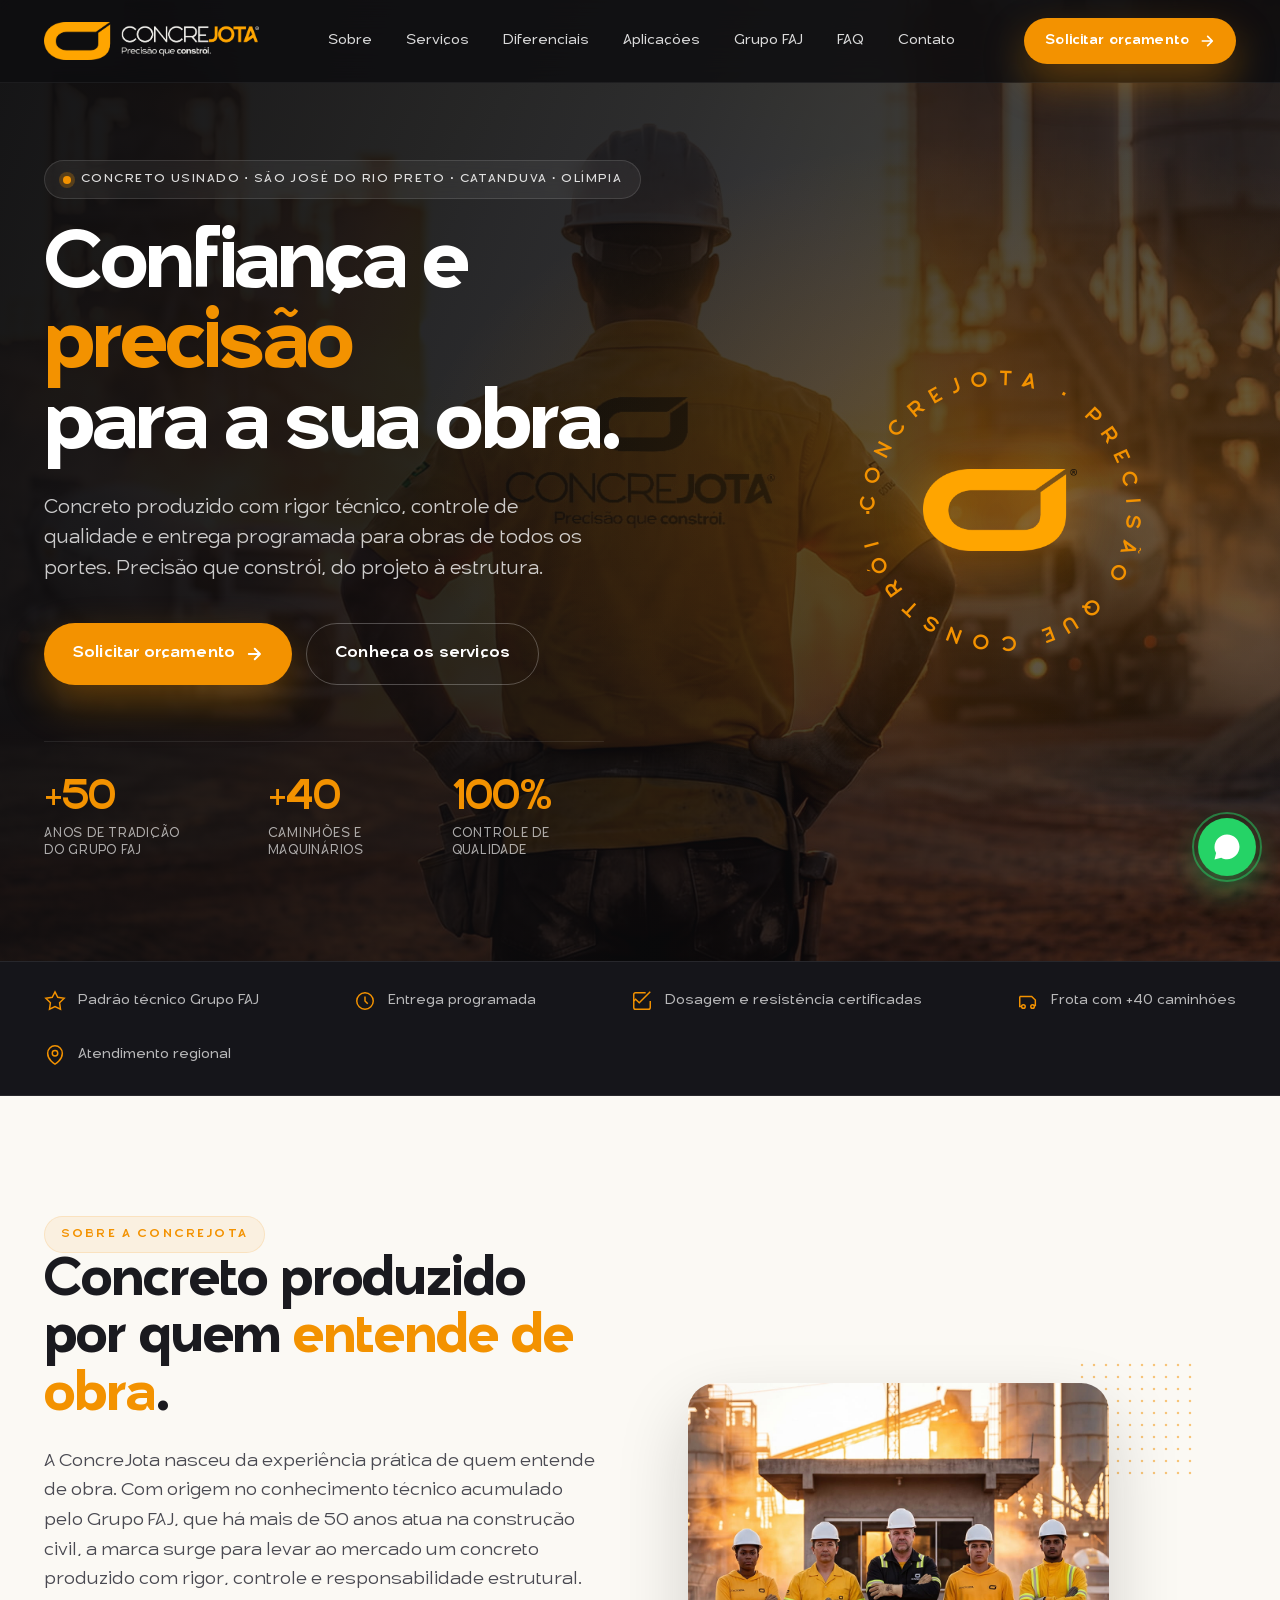
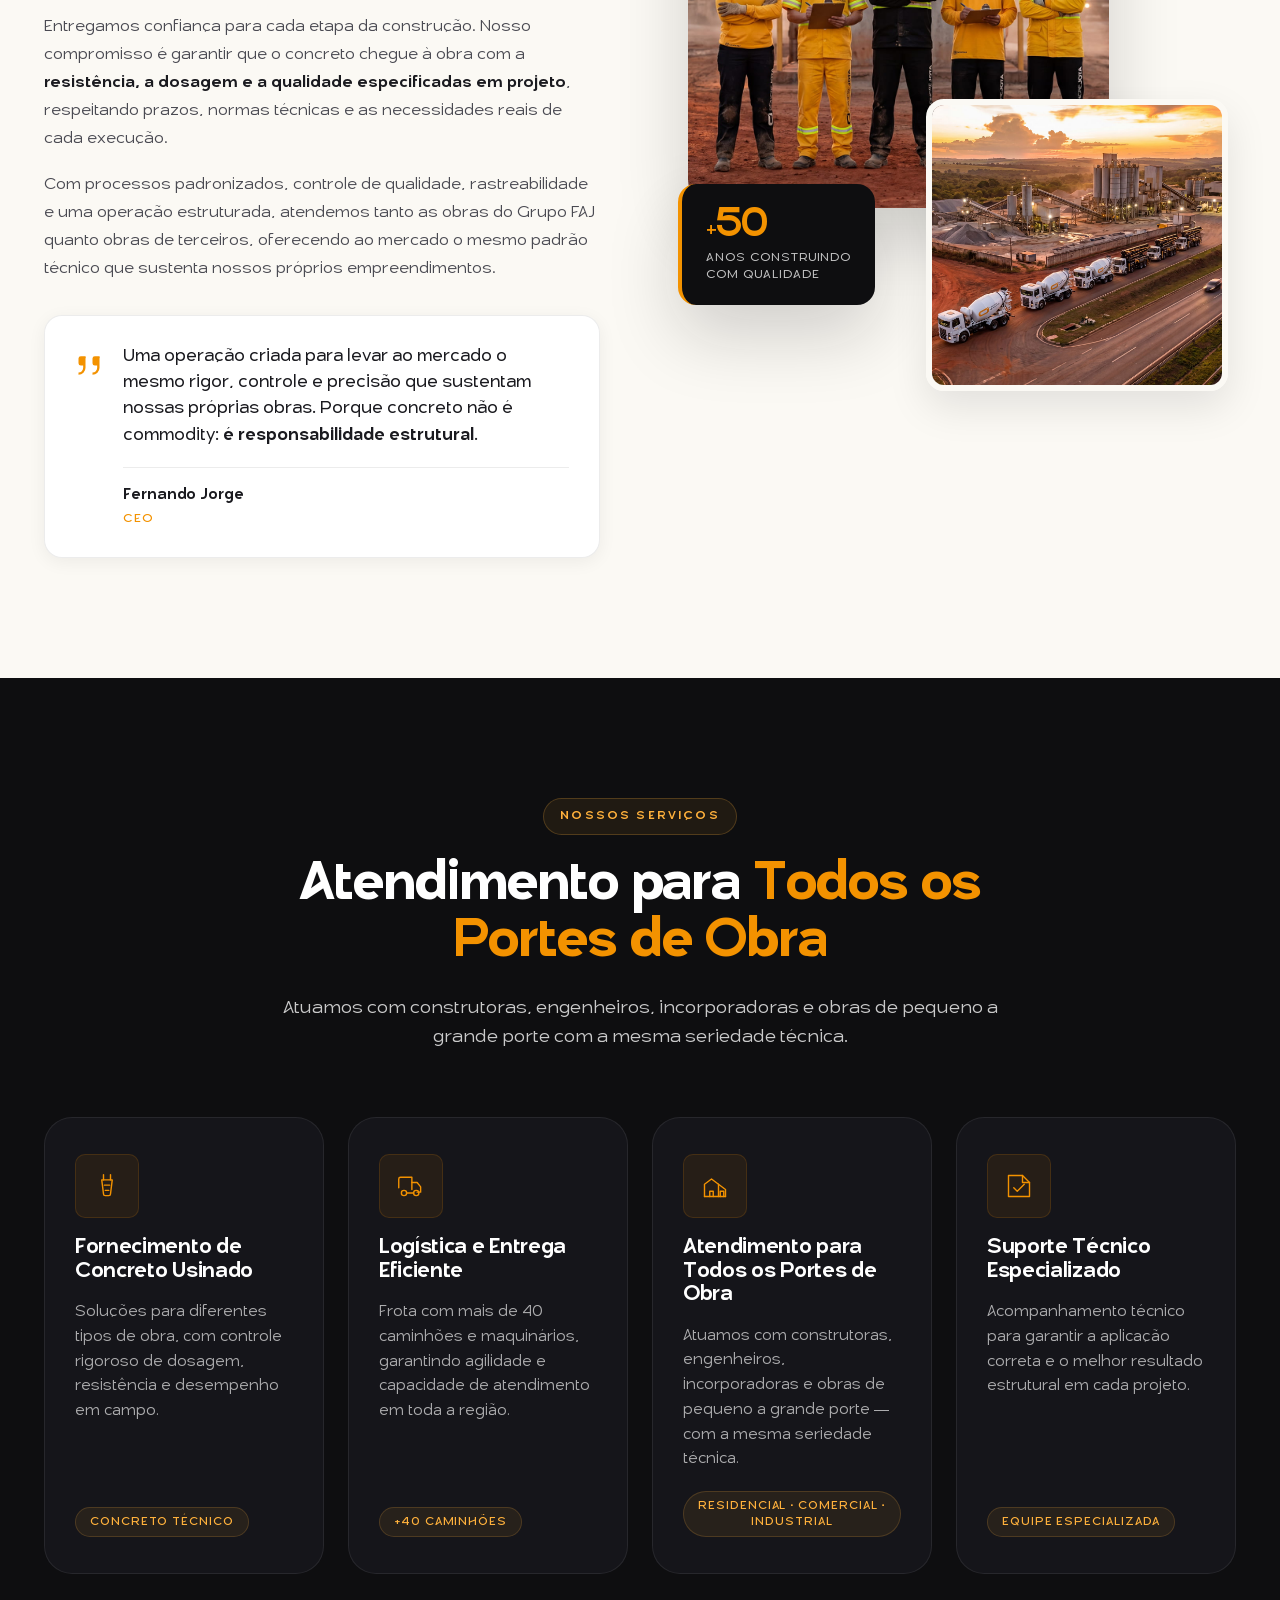
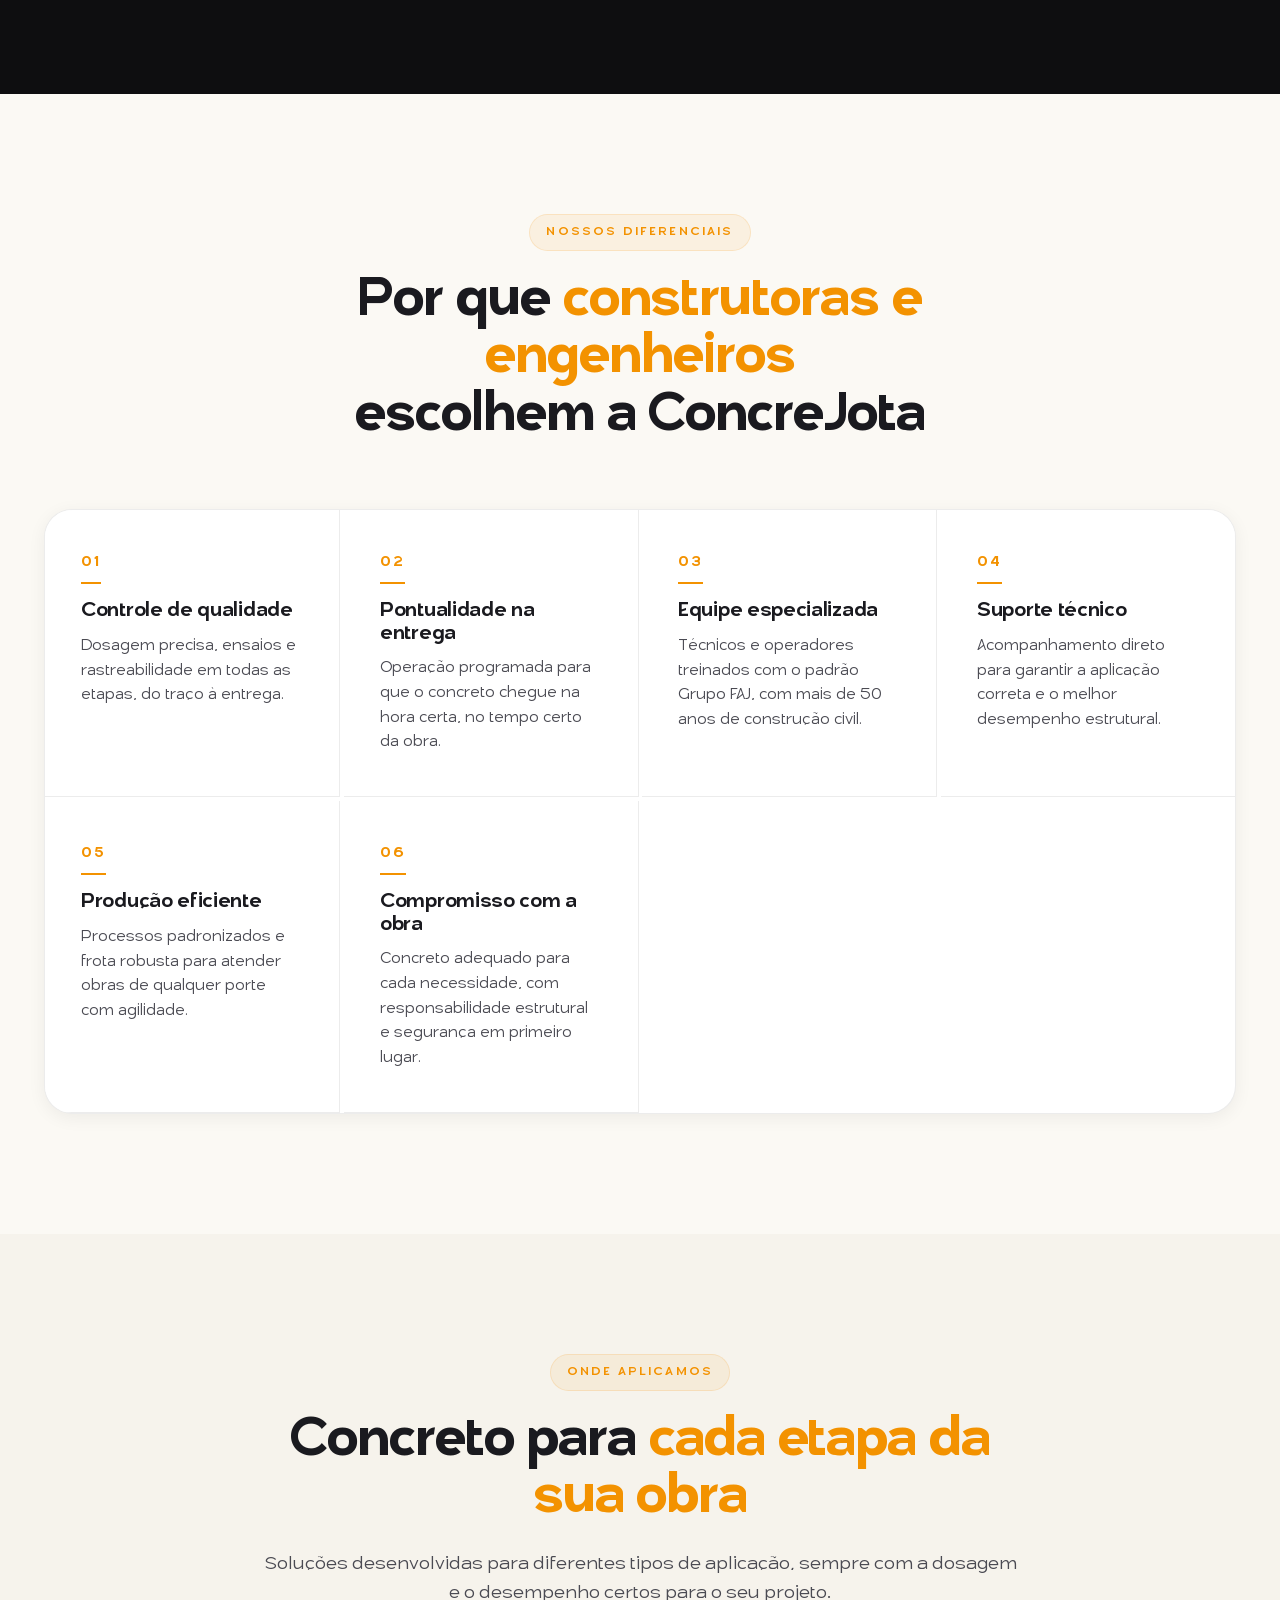
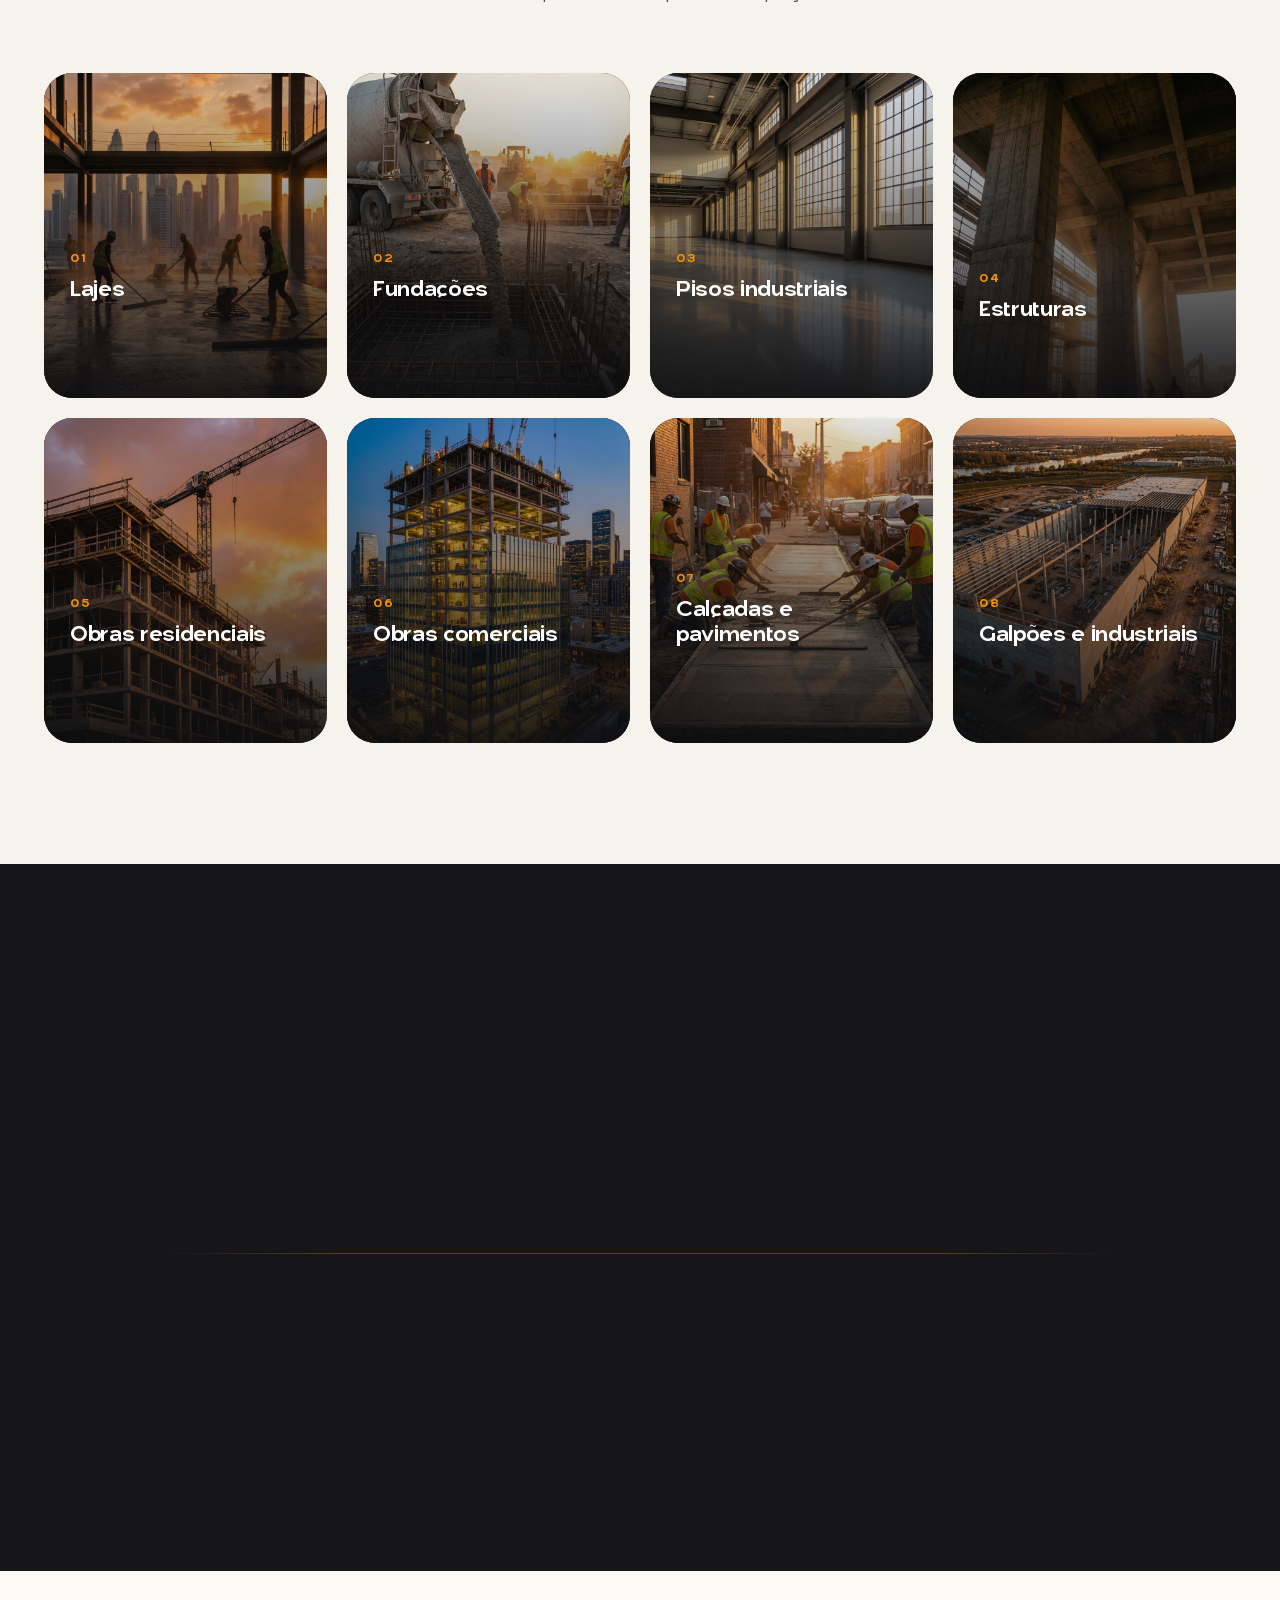
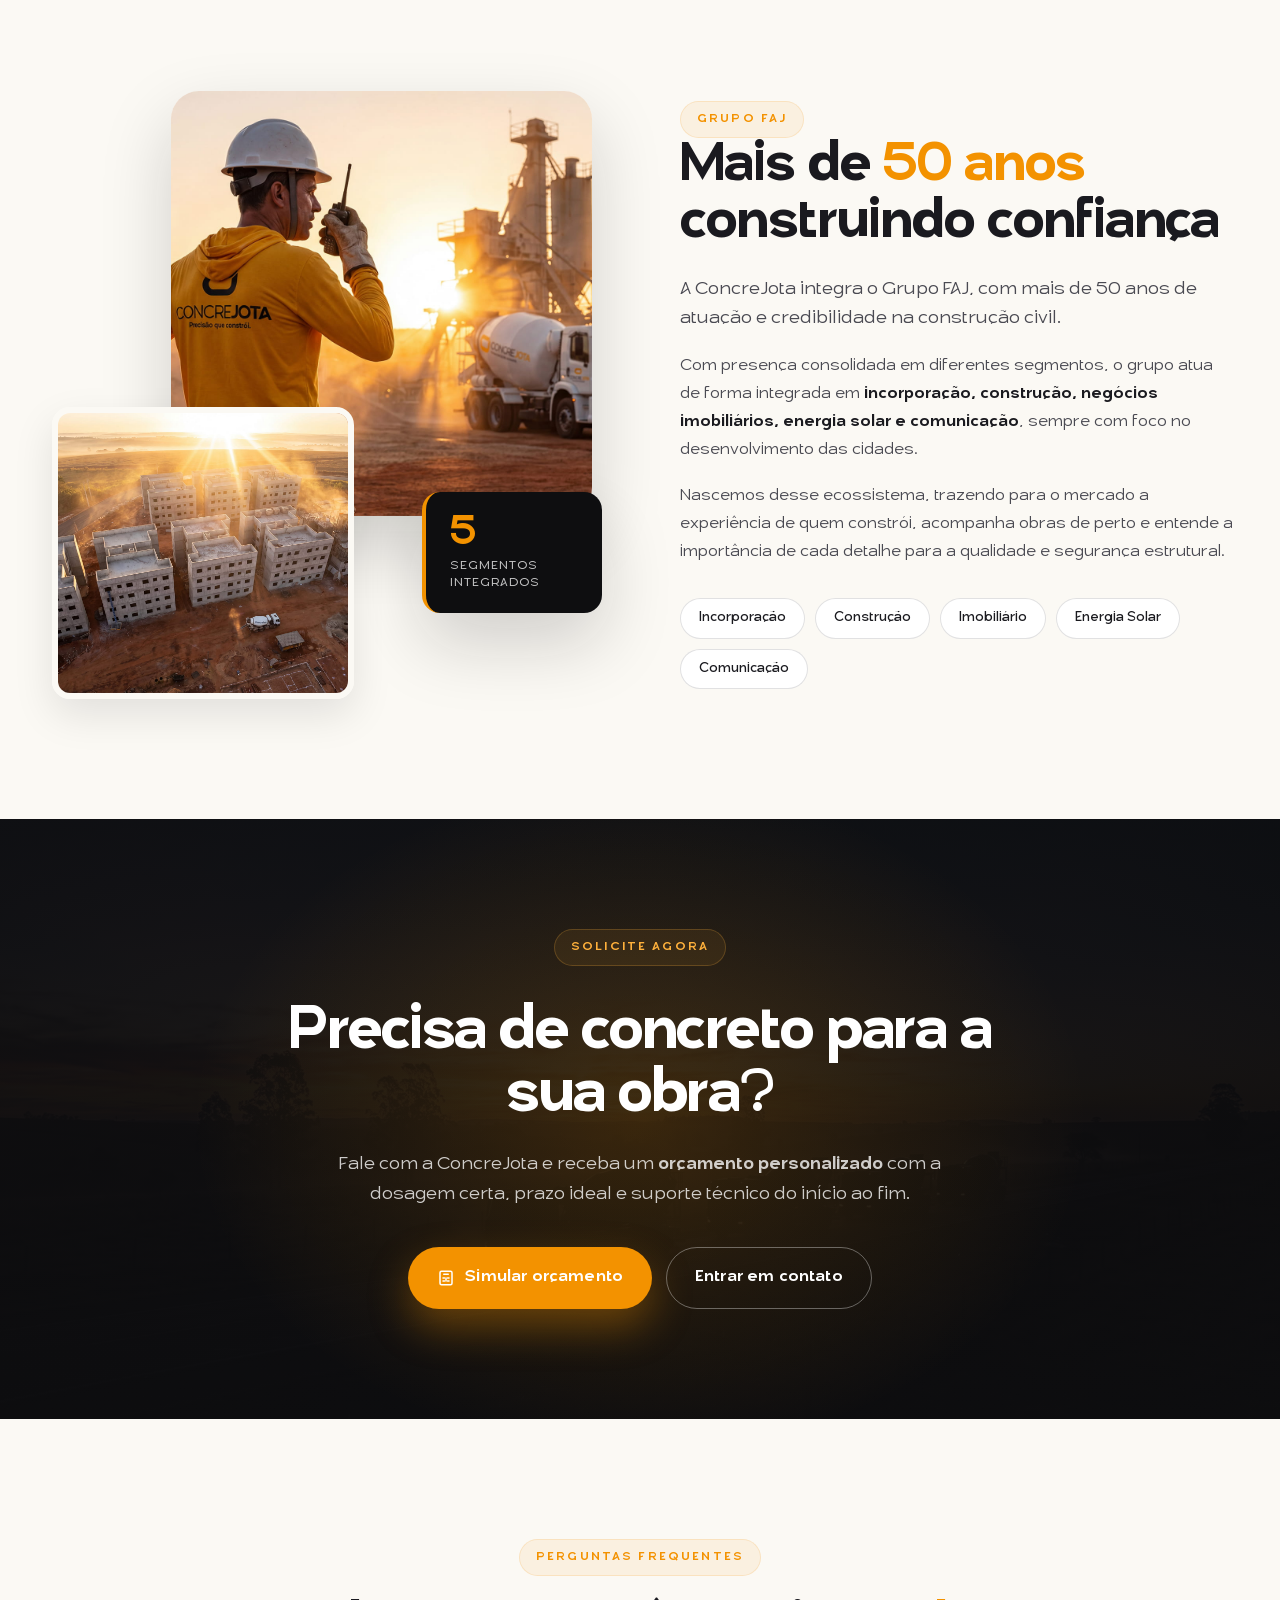
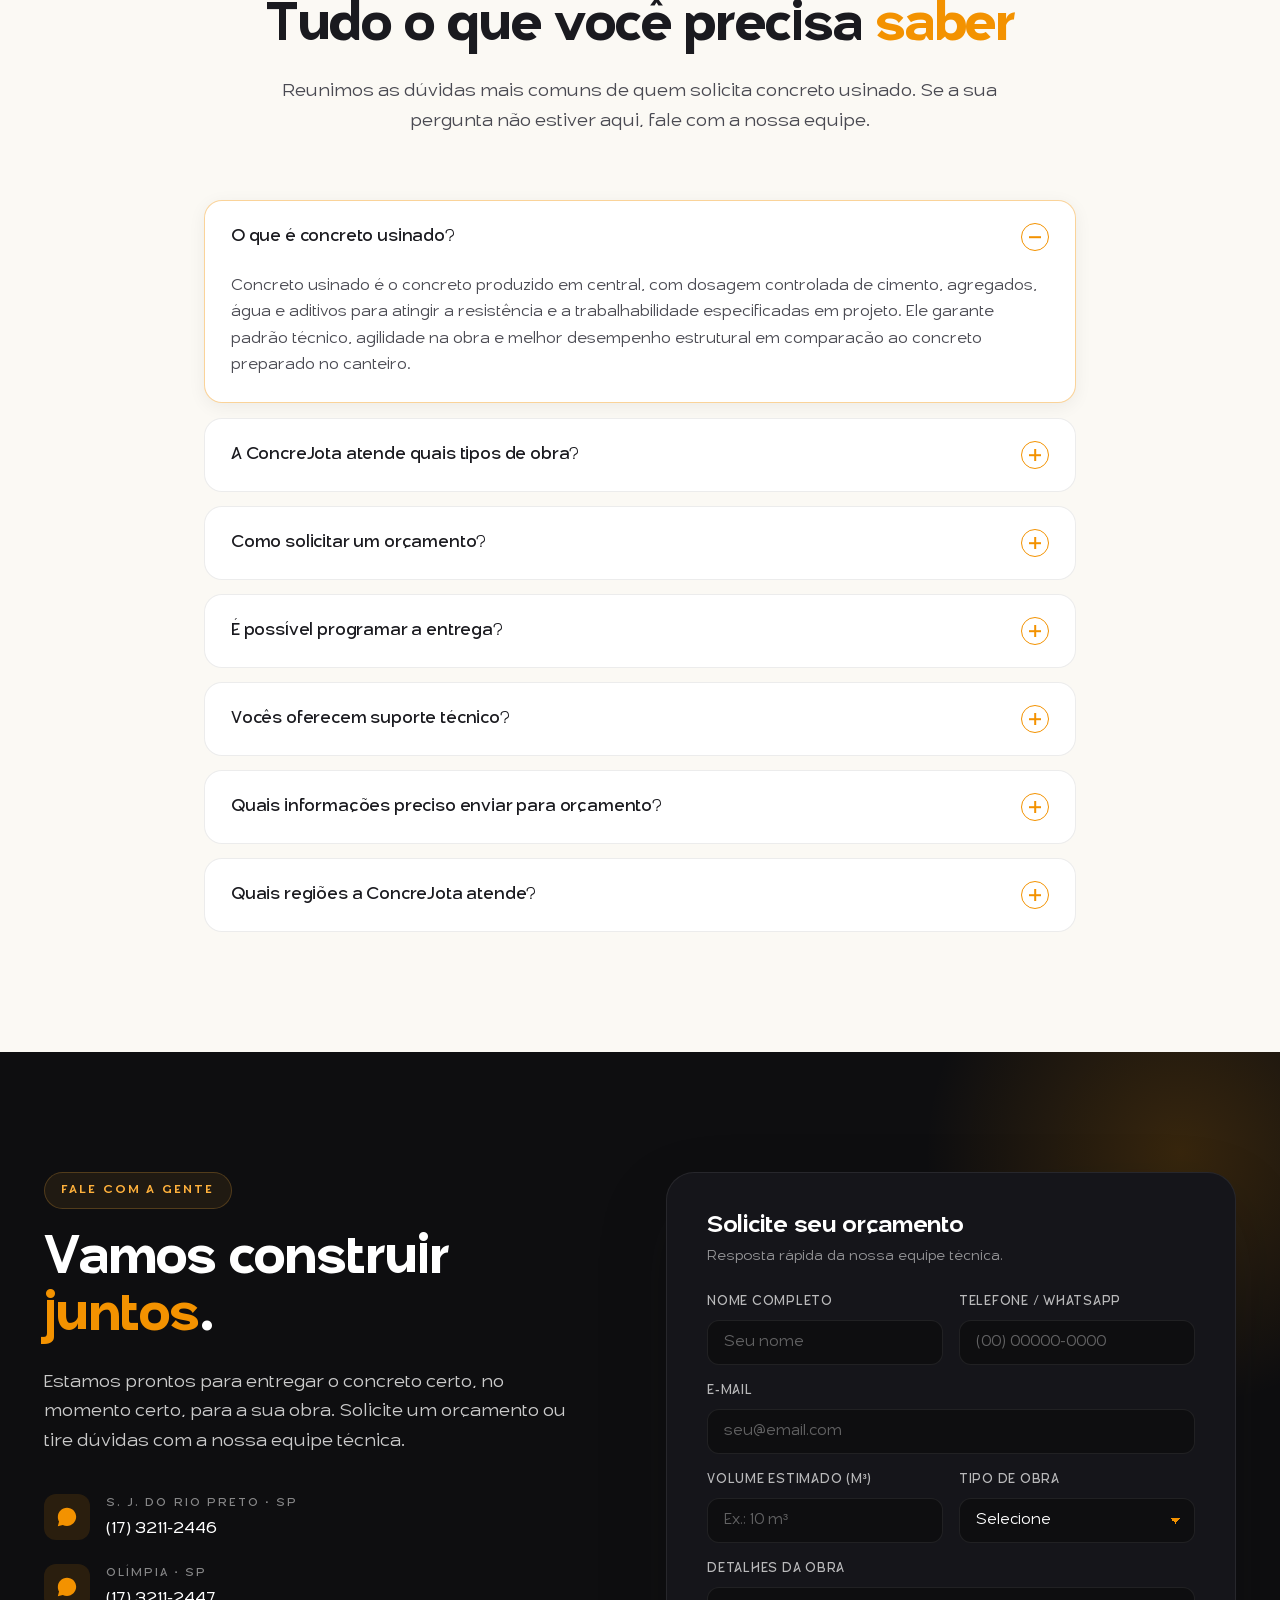
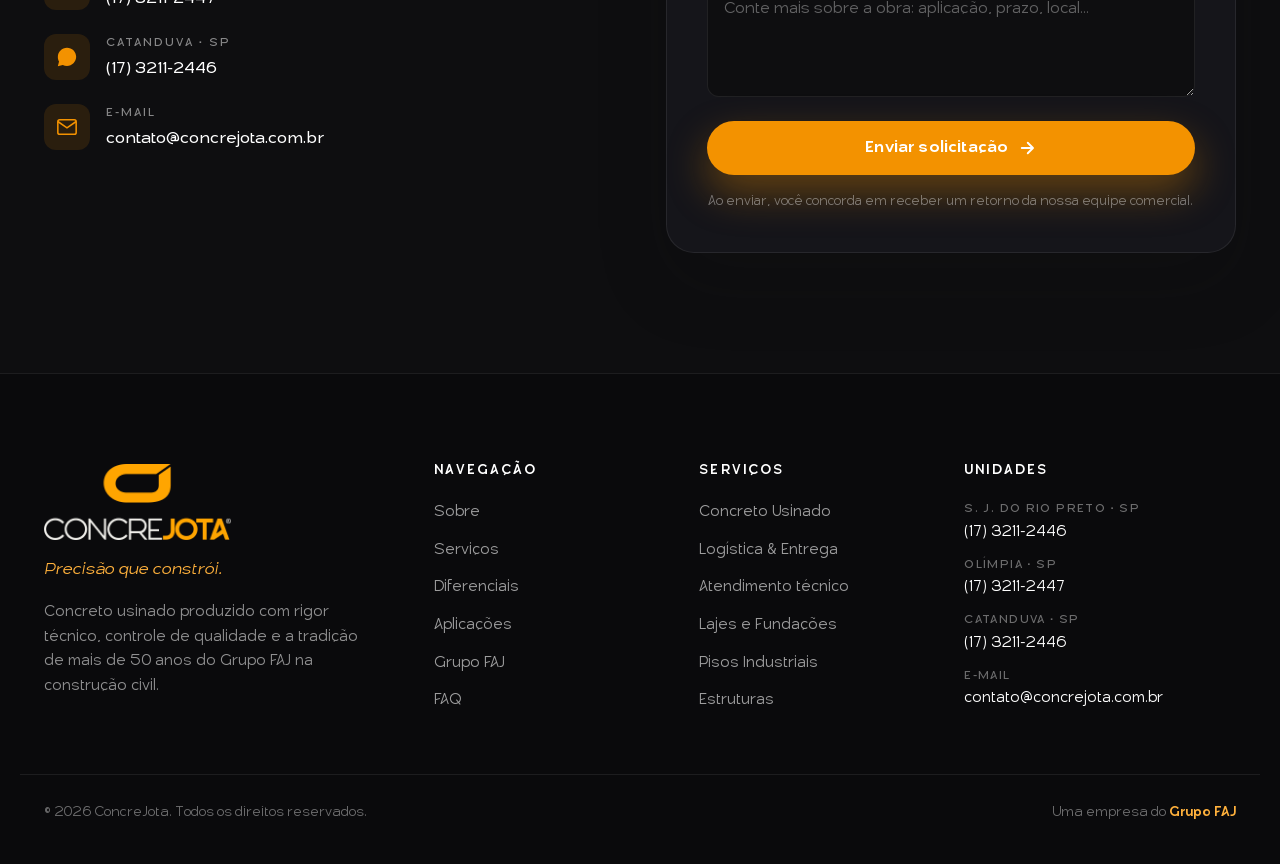
==== commit a147bb49: "fix: renomeia assets para nomes limpos (sem espaços/acentos) Renomeia logos e ícone para nomes compa" ====
--- a/index.html
+++ b/index.html
@@ -42,7 +42,7 @@
   <header class="site-header" id="siteHeader">
     <div class="container header-inner">
       <a href="#top" class="logo-link" aria-label="ConcreJota — início">
-        <img src="assets/10 - Logo ConcreJota.png" alt="ConcreJota" class="logo-img" />
+        <img src="assets/logo-concrejota-horizontal-com-slogan.png" alt="ConcreJota" class="logo-img" />
       </a>
 
       <nav class="nav-desktop" aria-label="Menu principal">
@@ -150,7 +150,7 @@
               </text>
             </svg>
             <div class="badge-center">
-              <img src="img/icone-concrejota.png" alt="" />
+              <img src="assets/icone-concrejota-laranja.png" alt="" />
             </div>
           </div>
         </div>
@@ -902,7 +902,7 @@
   <footer class="site-footer">
     <div class="container footer-top">
       <div class="footer-brand">
-        <img src="assets/06 - Logo ConcreJota.png" alt="ConcreJota" class="footer-logo" />
+        <img src="assets/logo-concrejota-vertical-sem-slogan.png" alt="ConcreJota" class="footer-logo" />
         <p class="footer-tag">Precisão que constrói.</p>
         <p class="footer-desc">
           Concreto usinado produzido com rigor técnico, controle de qualidade e
--- a/css/styles.css
+++ b/css/styles.css
@@ -1296,7 +1296,7 @@
   padding-bottom: 60px;
   border-bottom: 1px solid var(--color-dark-line);
 }
-.footer-logo { height: 40px; width: auto; margin-bottom: 18px; }
+.footer-logo { height: 76px; width: auto; margin-bottom: 18px; }
 .footer-tag {
   color: var(--color-orange-soft);
   font-style: italic;
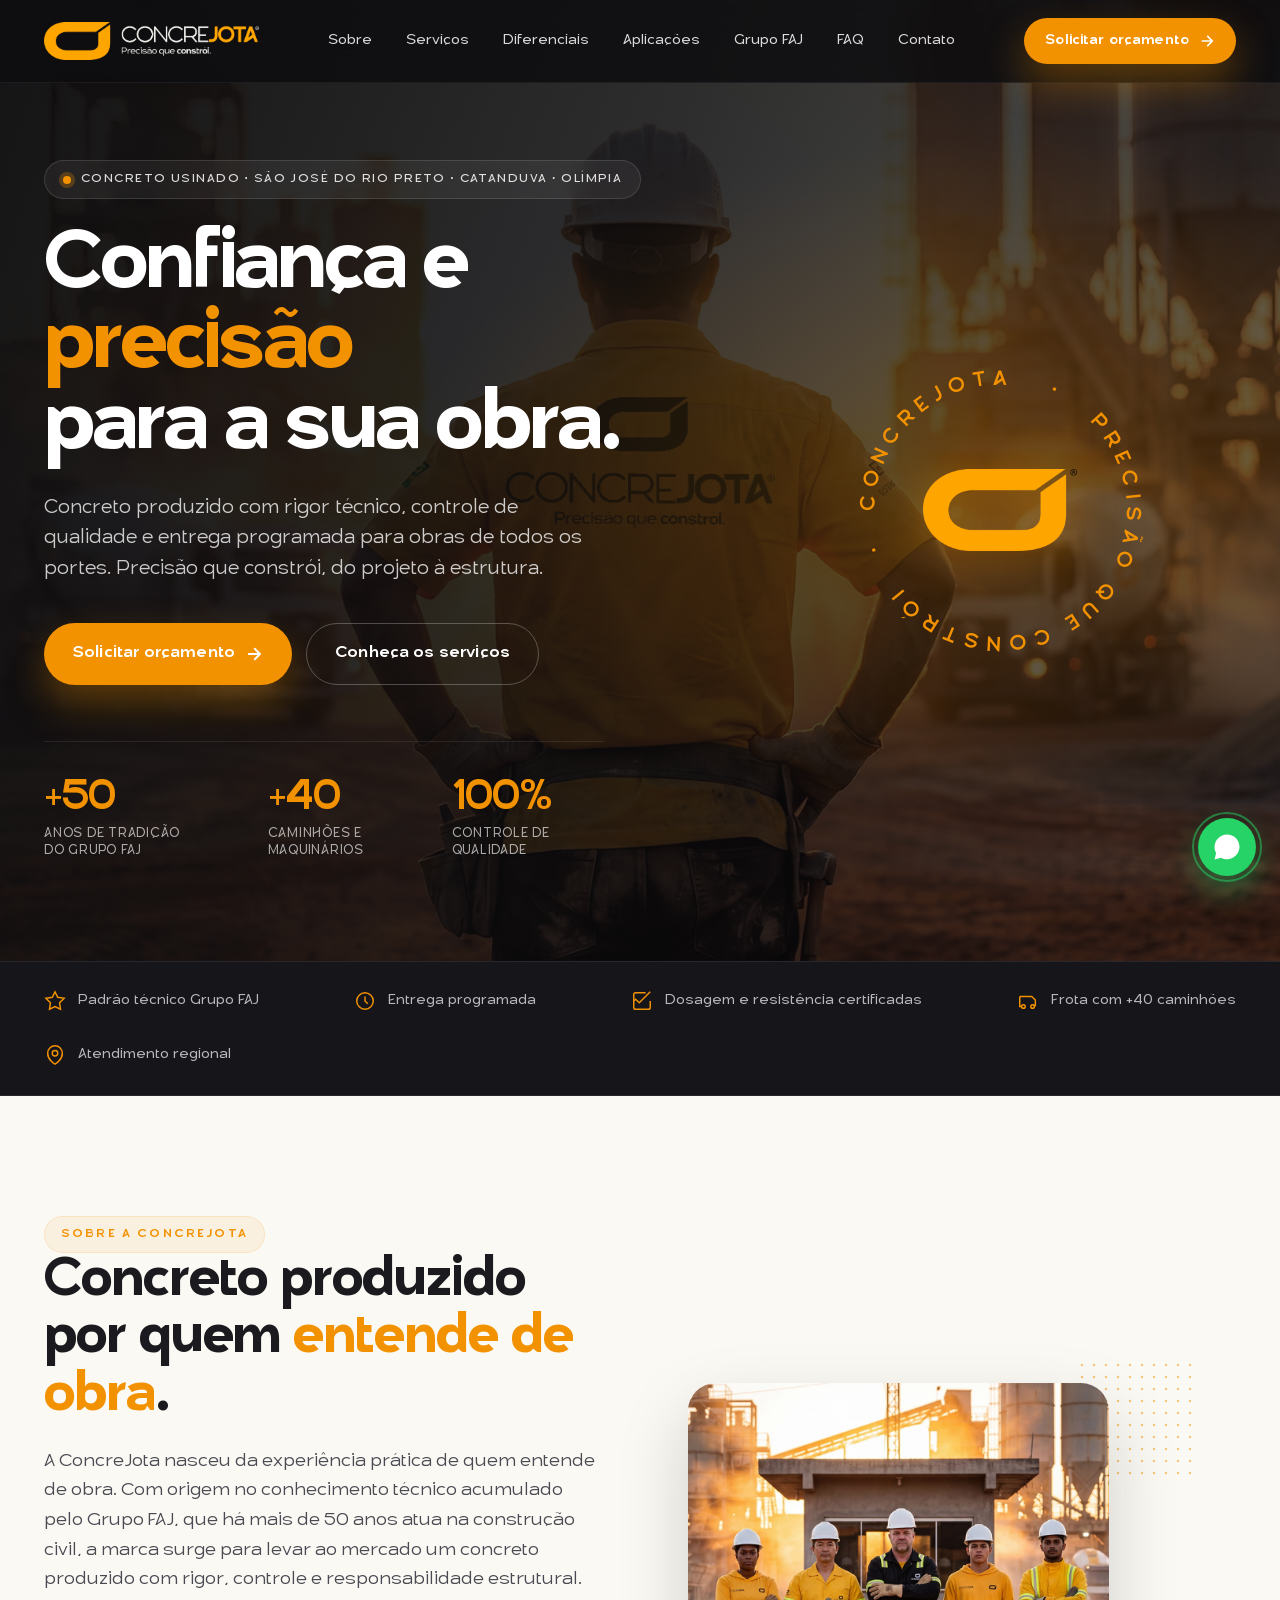
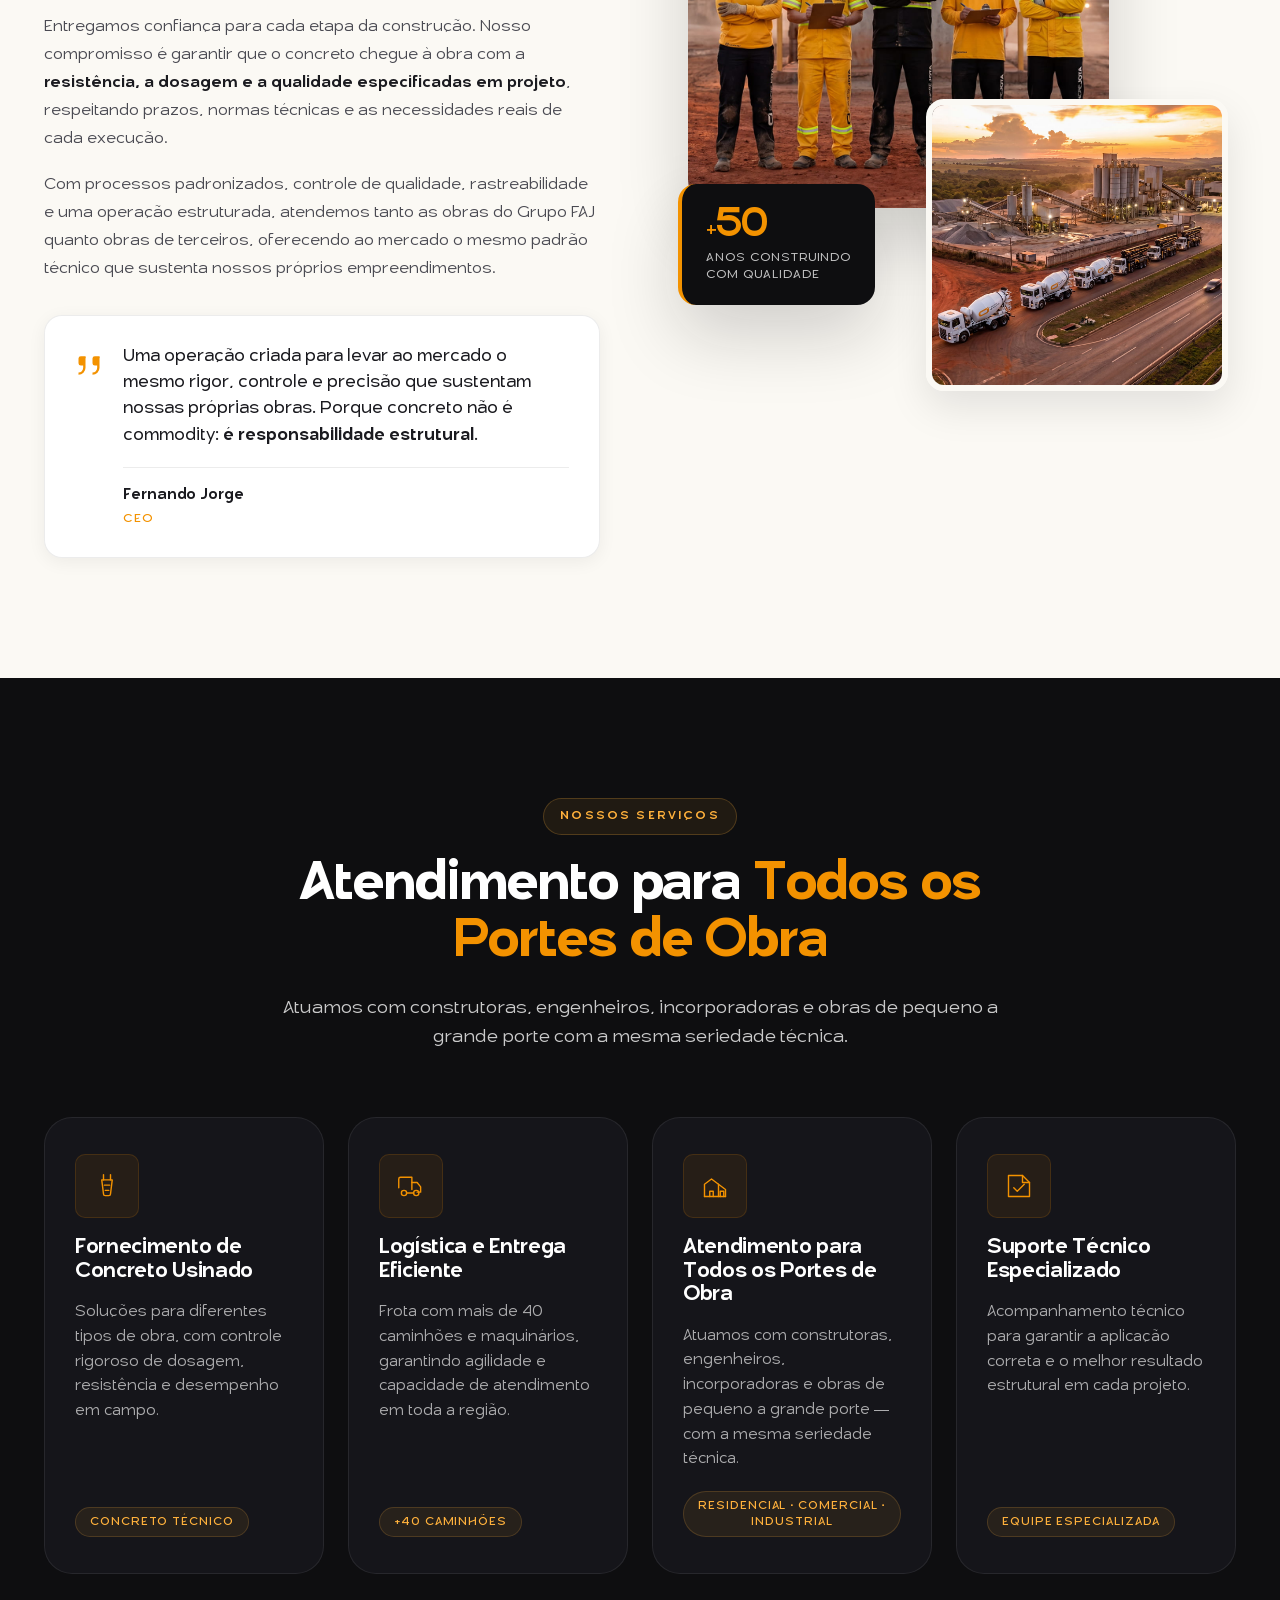
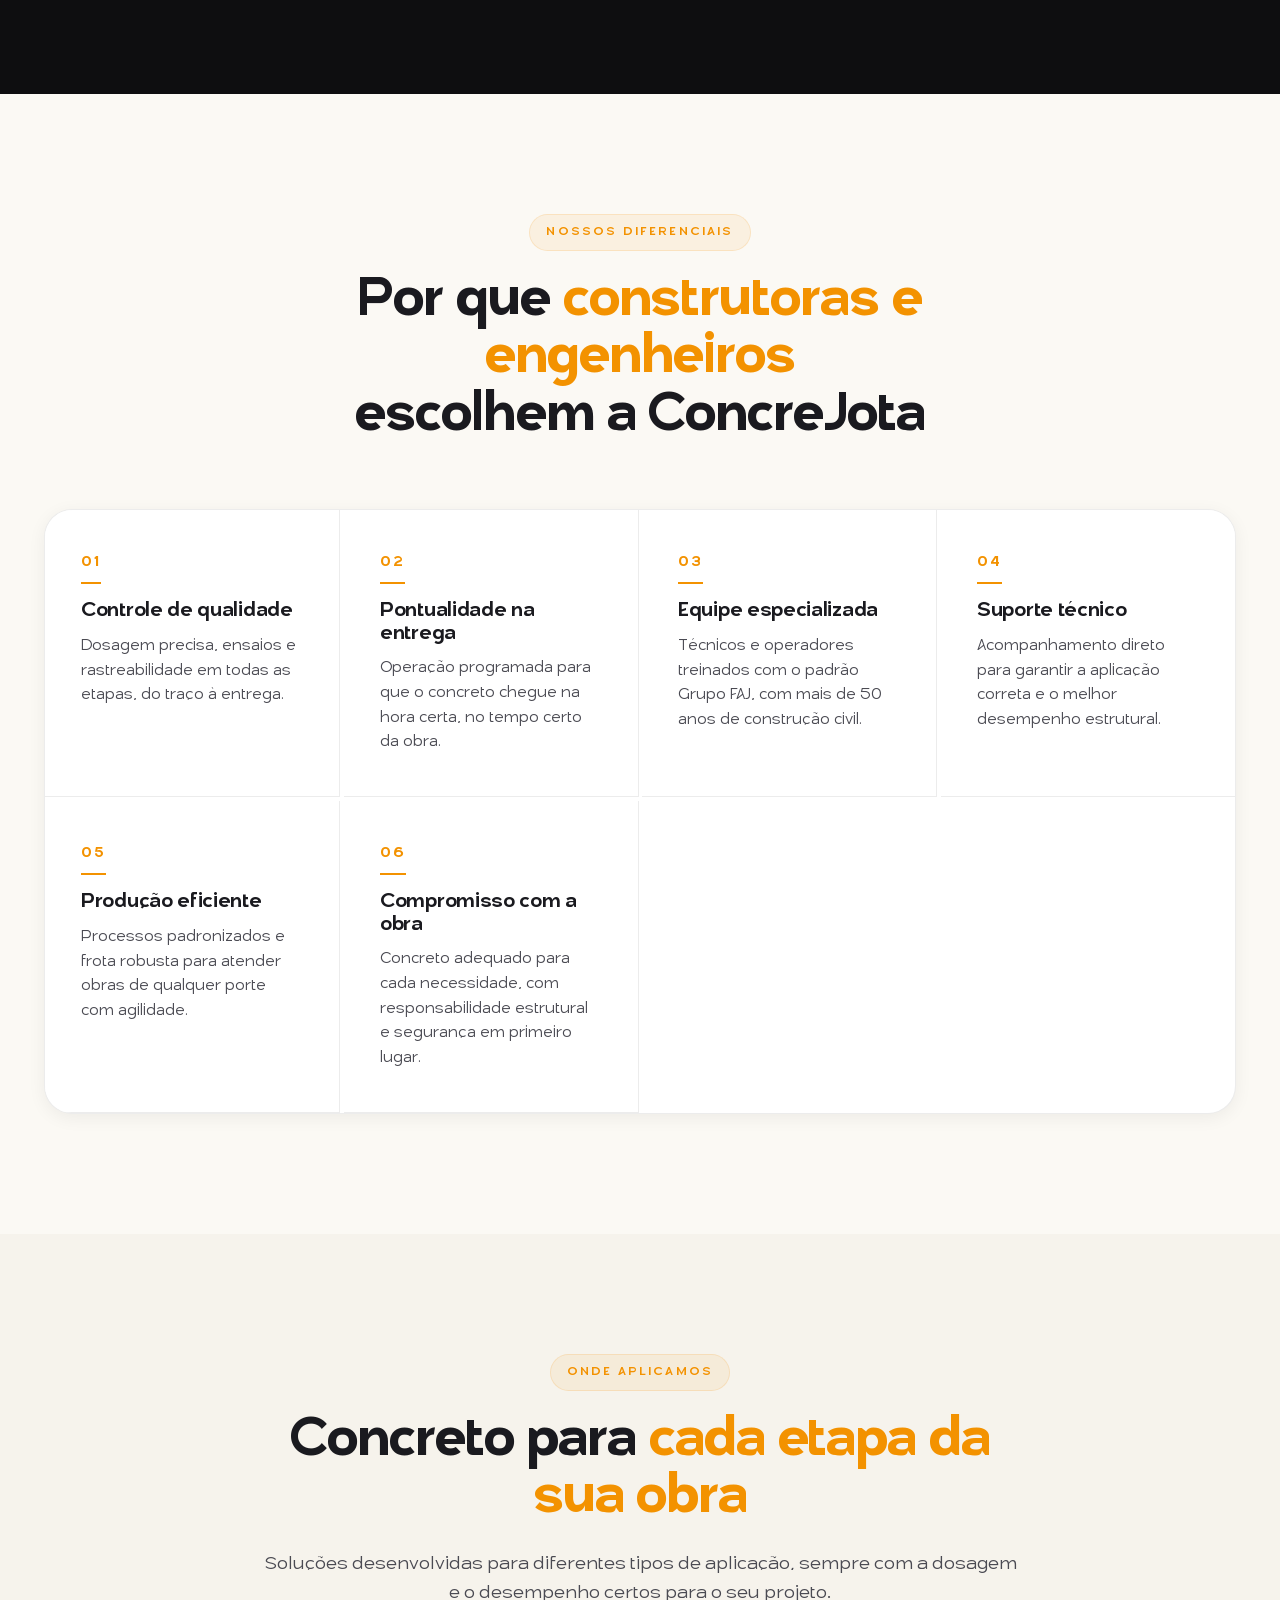
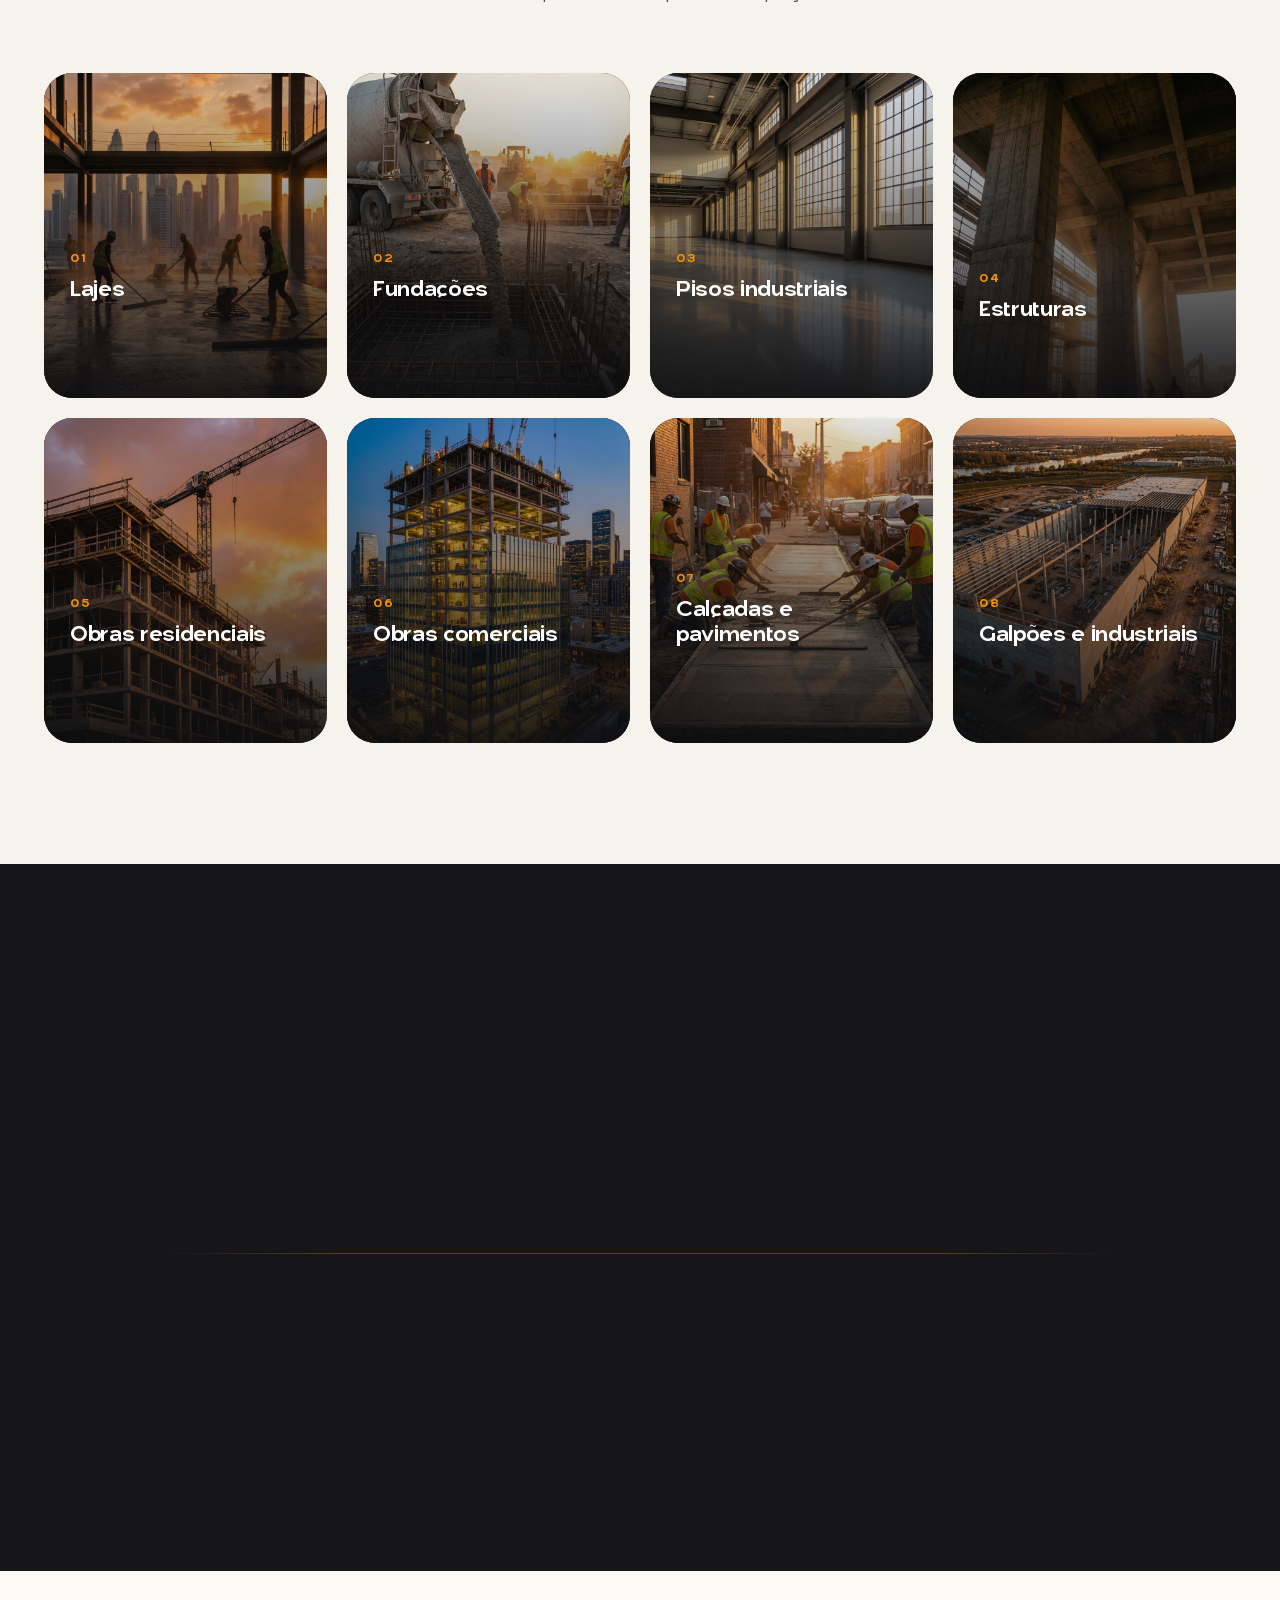
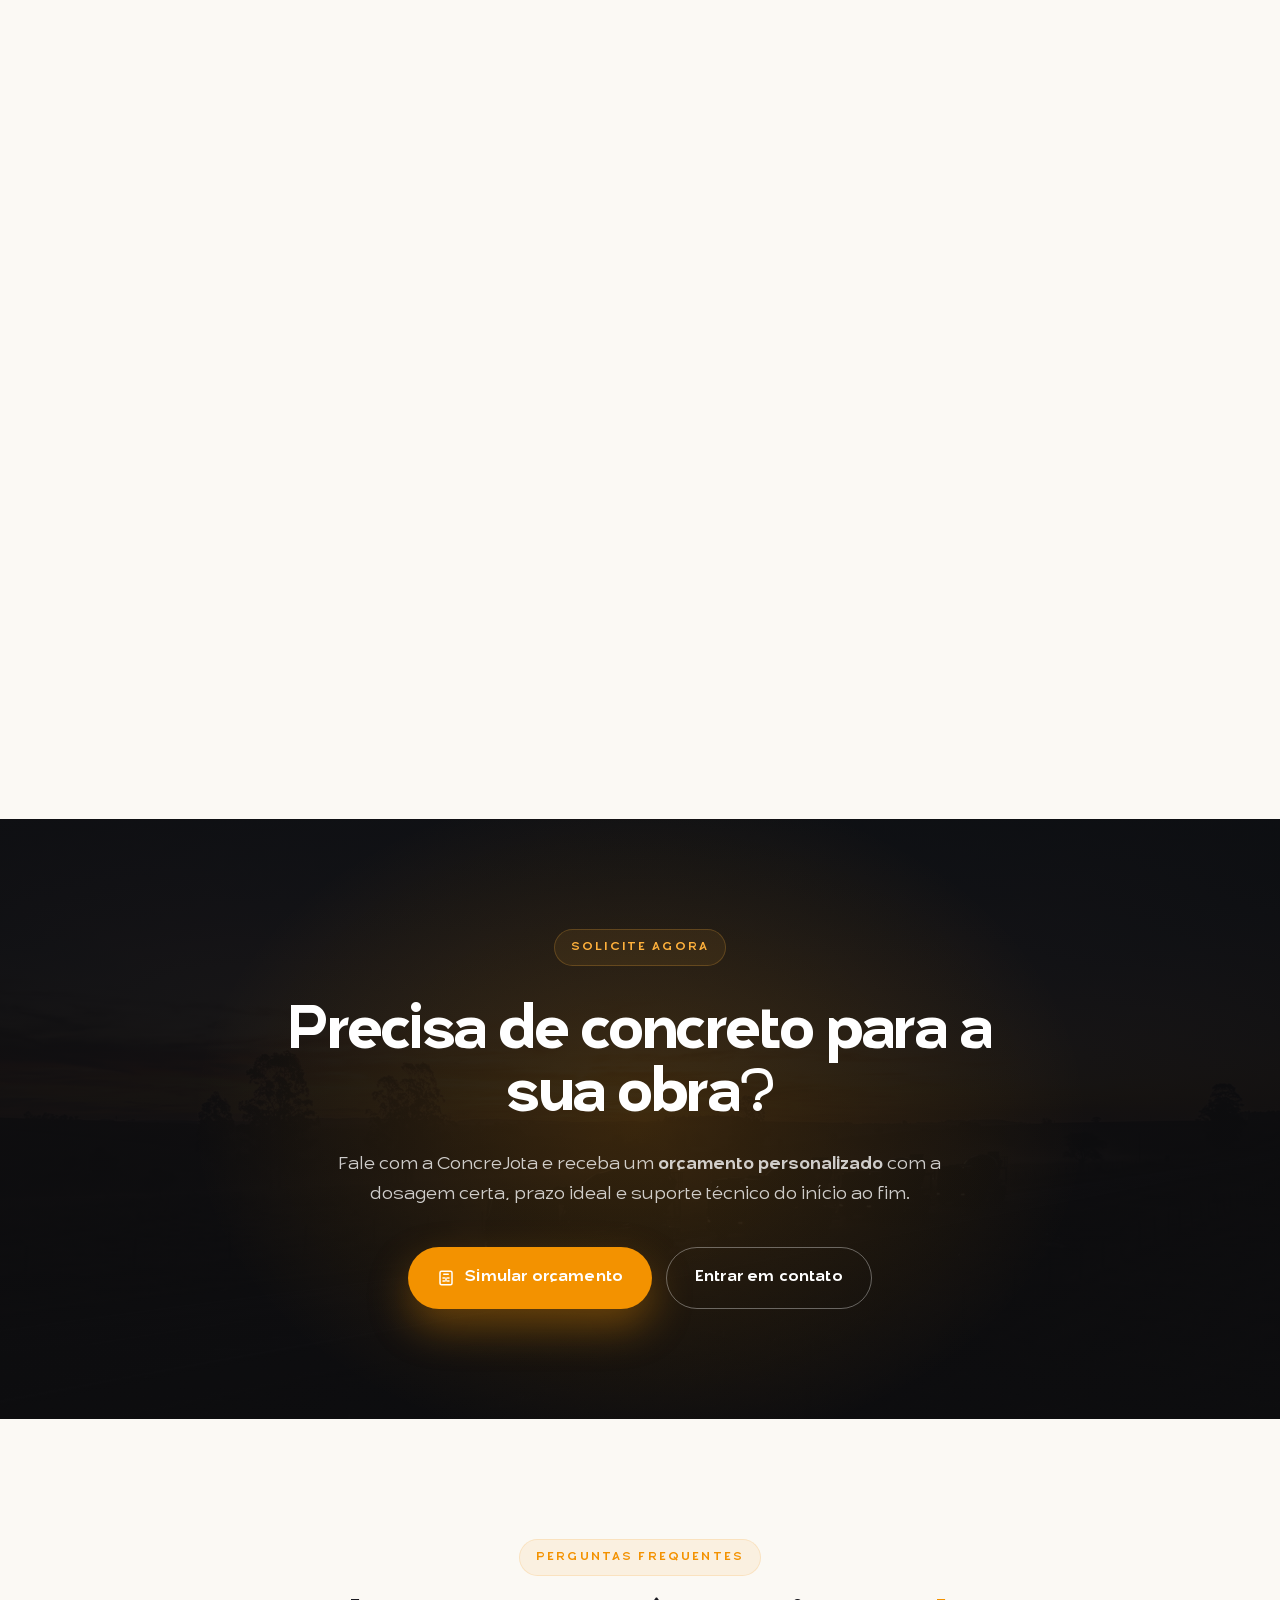
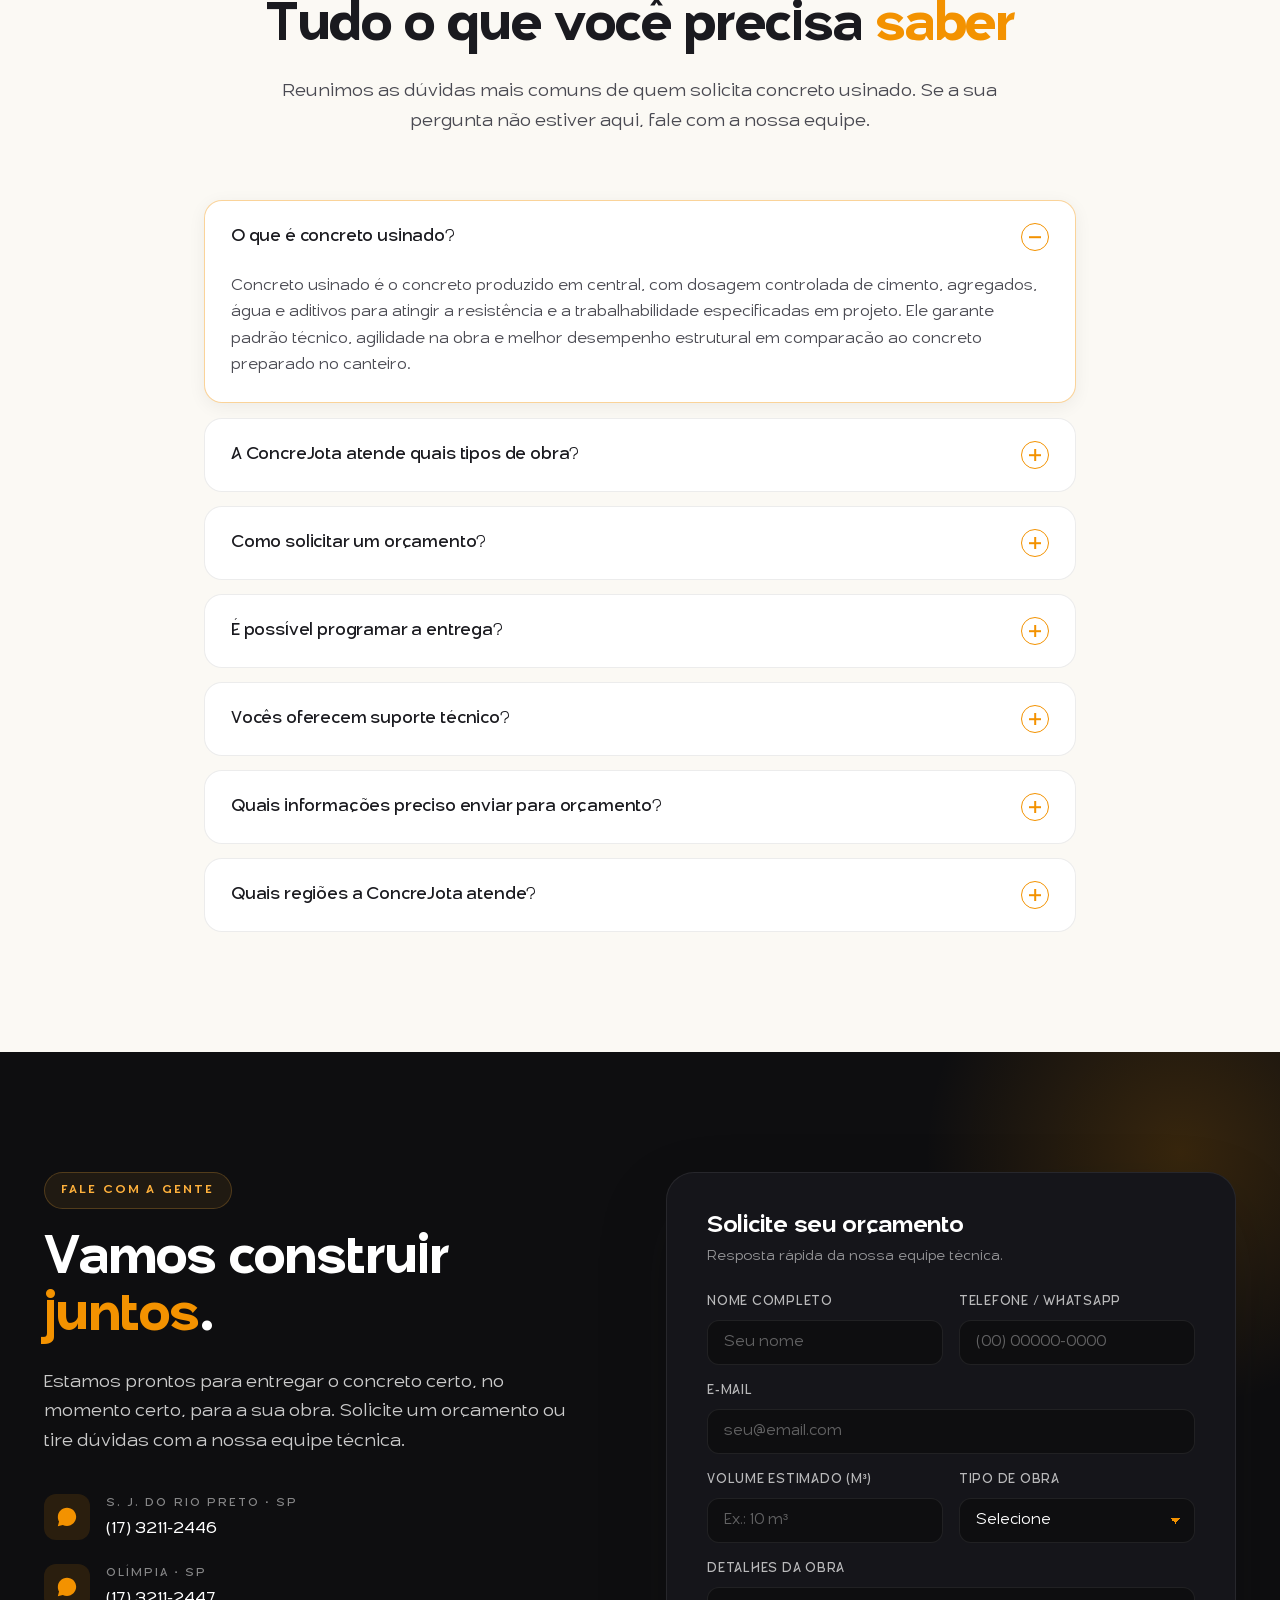
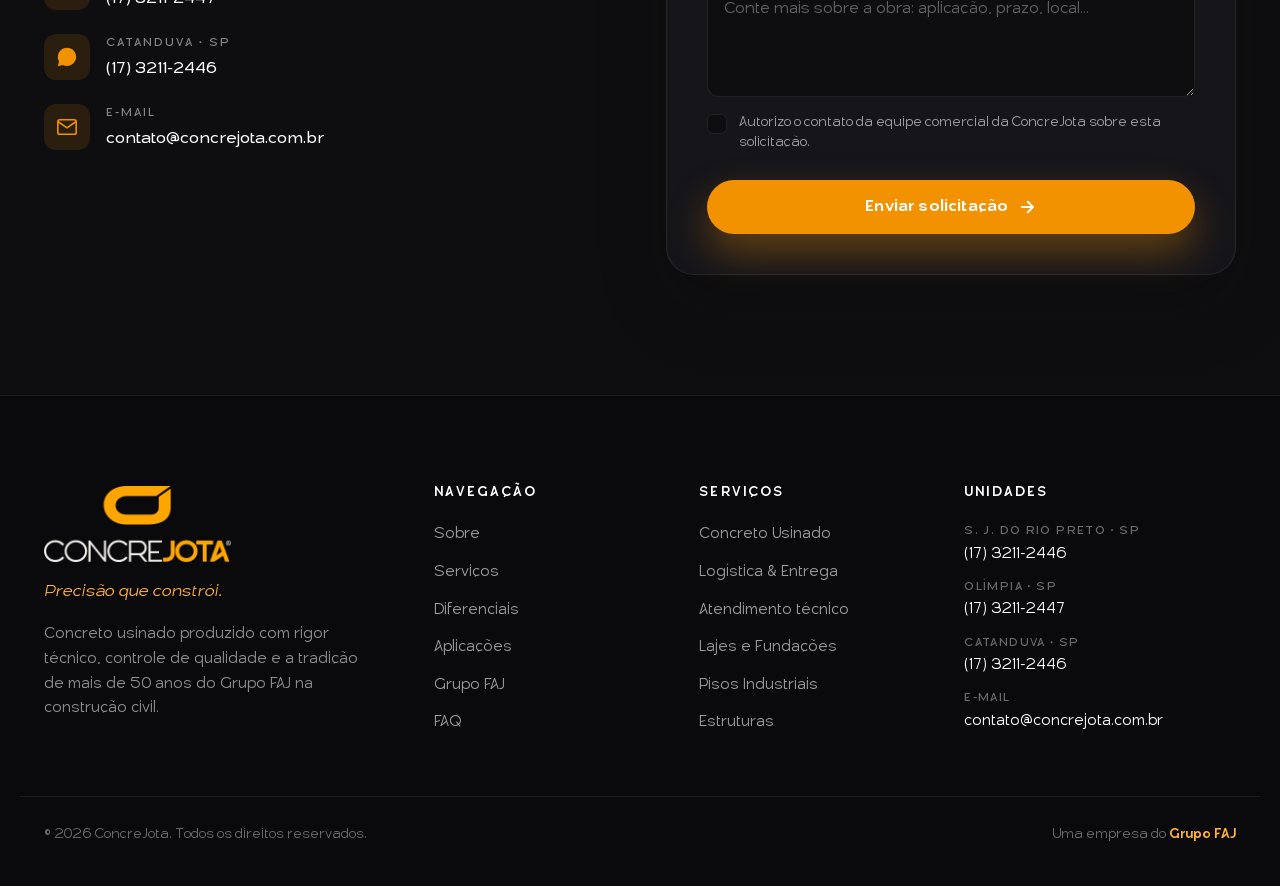
==== commit 8b55f1ff: "feat: checkbox de consentimento obrigatório no formulário Substitui o texto fixo "Ao enviar, você co" ====
--- a/index.html
+++ b/index.html
@@ -145,8 +145,8 @@
               <defs>
                 <path id="circlePath" d="M 100, 100 m -82, 0 a 82,82 0 1,1 164,0 a 82,82 0 1,1 -164,0" />
               </defs>
-              <text class="badge-text">
-                <textPath href="#circlePath" startOffset="0" textLength="515" lengthAdjust="spacing">CONCREJOTA · PRECISÃO QUE CONSTRÓI · </textPath>
+              <text class="badge-text" xml:space="preserve">
+                <textPath href="#circlePath" startOffset="0" textLength="515" lengthAdjust="spacing">CONCREJOTA   ·   PRECISÃO QUE CONSTRÓI   ·   </textPath>
               </text>
             </svg>
             <div class="badge-center">
@@ -880,6 +880,17 @@
             ></textarea>
           </div>
 
+          <label class="form-consent" for="consent">
+            <input
+              type="checkbox"
+              id="consent"
+              name="consentimento"
+              value="Sim, autorizo o contato"
+              required
+            />
+            <span>Autorizo o contato da equipe comercial da ConcreJota sobre esta solicitação.</span>
+          </label>
+
           <button class="btn btn-primary btn-block btn-lg" type="submit">
             <span>Enviar solicitação</span>
             <svg width="18" height="18" viewBox="0 0 24 24" fill="none" stroke="currentColor" stroke-width="2.5" stroke-linecap="round" stroke-linejoin="round" aria-hidden="true">
@@ -888,10 +899,6 @@
           </button>
 
           <p class="form-message" id="formMessage" aria-live="polite"></p>
-
-          <p class="form-tip">
-            Ao enviar, você concorda em receber um retorno da nossa equipe comercial.
-          </p>
         </form>
       </div>
     </section>
--- a/css/styles.css
+++ b/css/styles.css
@@ -1258,12 +1258,51 @@
 .form-field select { appearance: none; background-image: linear-gradient(45deg, transparent 50%, var(--color-orange) 50%), linear-gradient(135deg, var(--color-orange) 50%, transparent 50%); background-position: right 18px center, right 13px center; background-size: 6px 6px, 6px 6px; background-repeat: no-repeat; padding-right: 42px; }
 
 .btn-block { margin-top: 8px; }
-.form-tip {
-  margin-top: 18px;
-  font-size: 12.5px;
-  color: rgba(255,255,255,0.4);
-  text-align: center;
+
+.form-consent {
+  display: flex;
+  align-items: flex-start;
+  gap: 12px;
+  margin: 4px 0 20px;
+  cursor: pointer;
+  font-size: 13px;
   line-height: 1.5;
+  color: rgba(255, 255, 255, 0.6);
+  user-select: none;
+}
+.form-consent input {
+  appearance: none;
+  -webkit-appearance: none;
+  width: 20px;
+  height: 20px;
+  flex-shrink: 0;
+  margin: 1px 0 0;
+  border: 1.5px solid var(--color-dark-line);
+  border-radius: 6px;
+  background: var(--color-dark);
+  cursor: pointer;
+  position: relative;
+  transition: background var(--t-fast), border-color var(--t-fast);
+}
+.form-consent input:hover { border-color: rgba(243, 146, 0, 0.5); }
+.form-consent input:checked {
+  background: var(--color-orange);
+  border-color: var(--color-orange);
+}
+.form-consent input:checked::after {
+  content: "";
+  position: absolute;
+  left: 6px;
+  top: 2px;
+  width: 5px;
+  height: 10px;
+  border: solid #fff;
+  border-width: 0 2.5px 2.5px 0;
+  transform: rotate(45deg);
+}
+.form-consent input:focus-visible {
+  outline: 2px solid var(--color-orange);
+  outline-offset: 2px;
 }
 .form-message {
   margin-top: 14px;
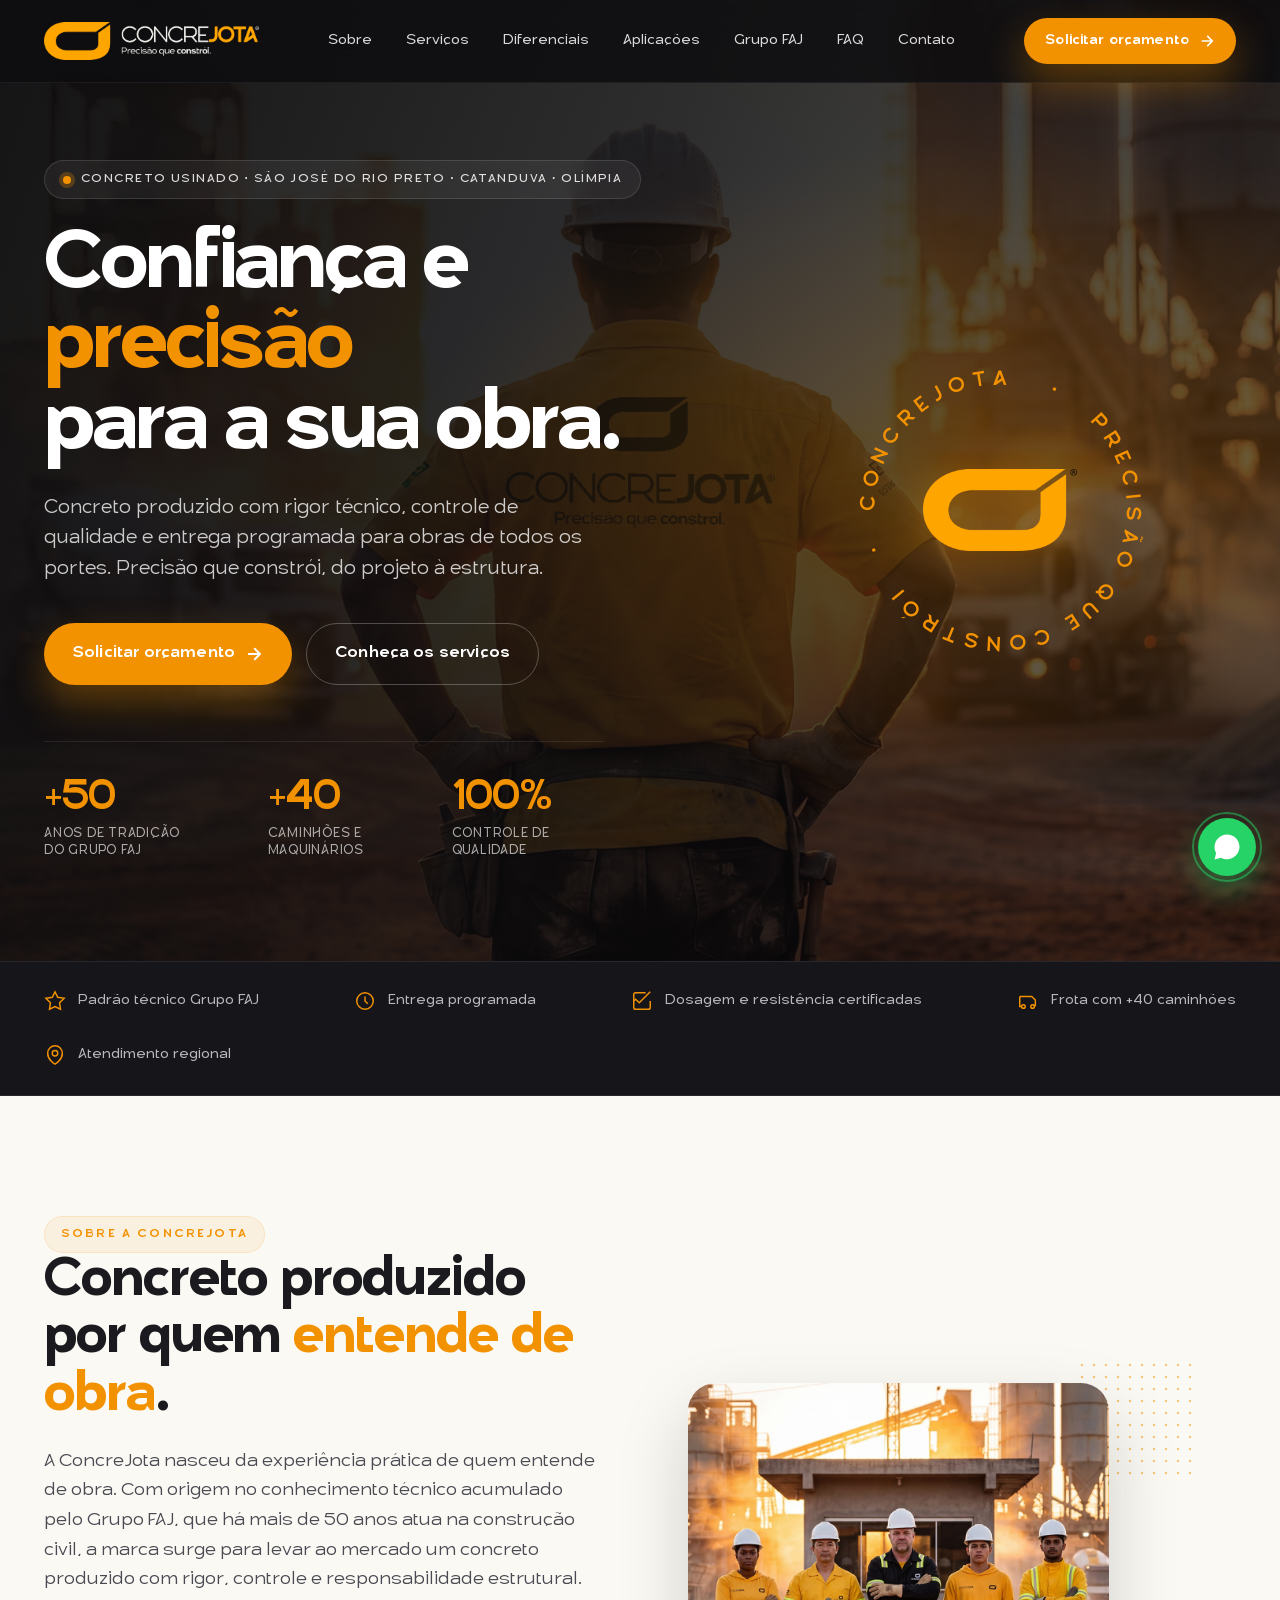
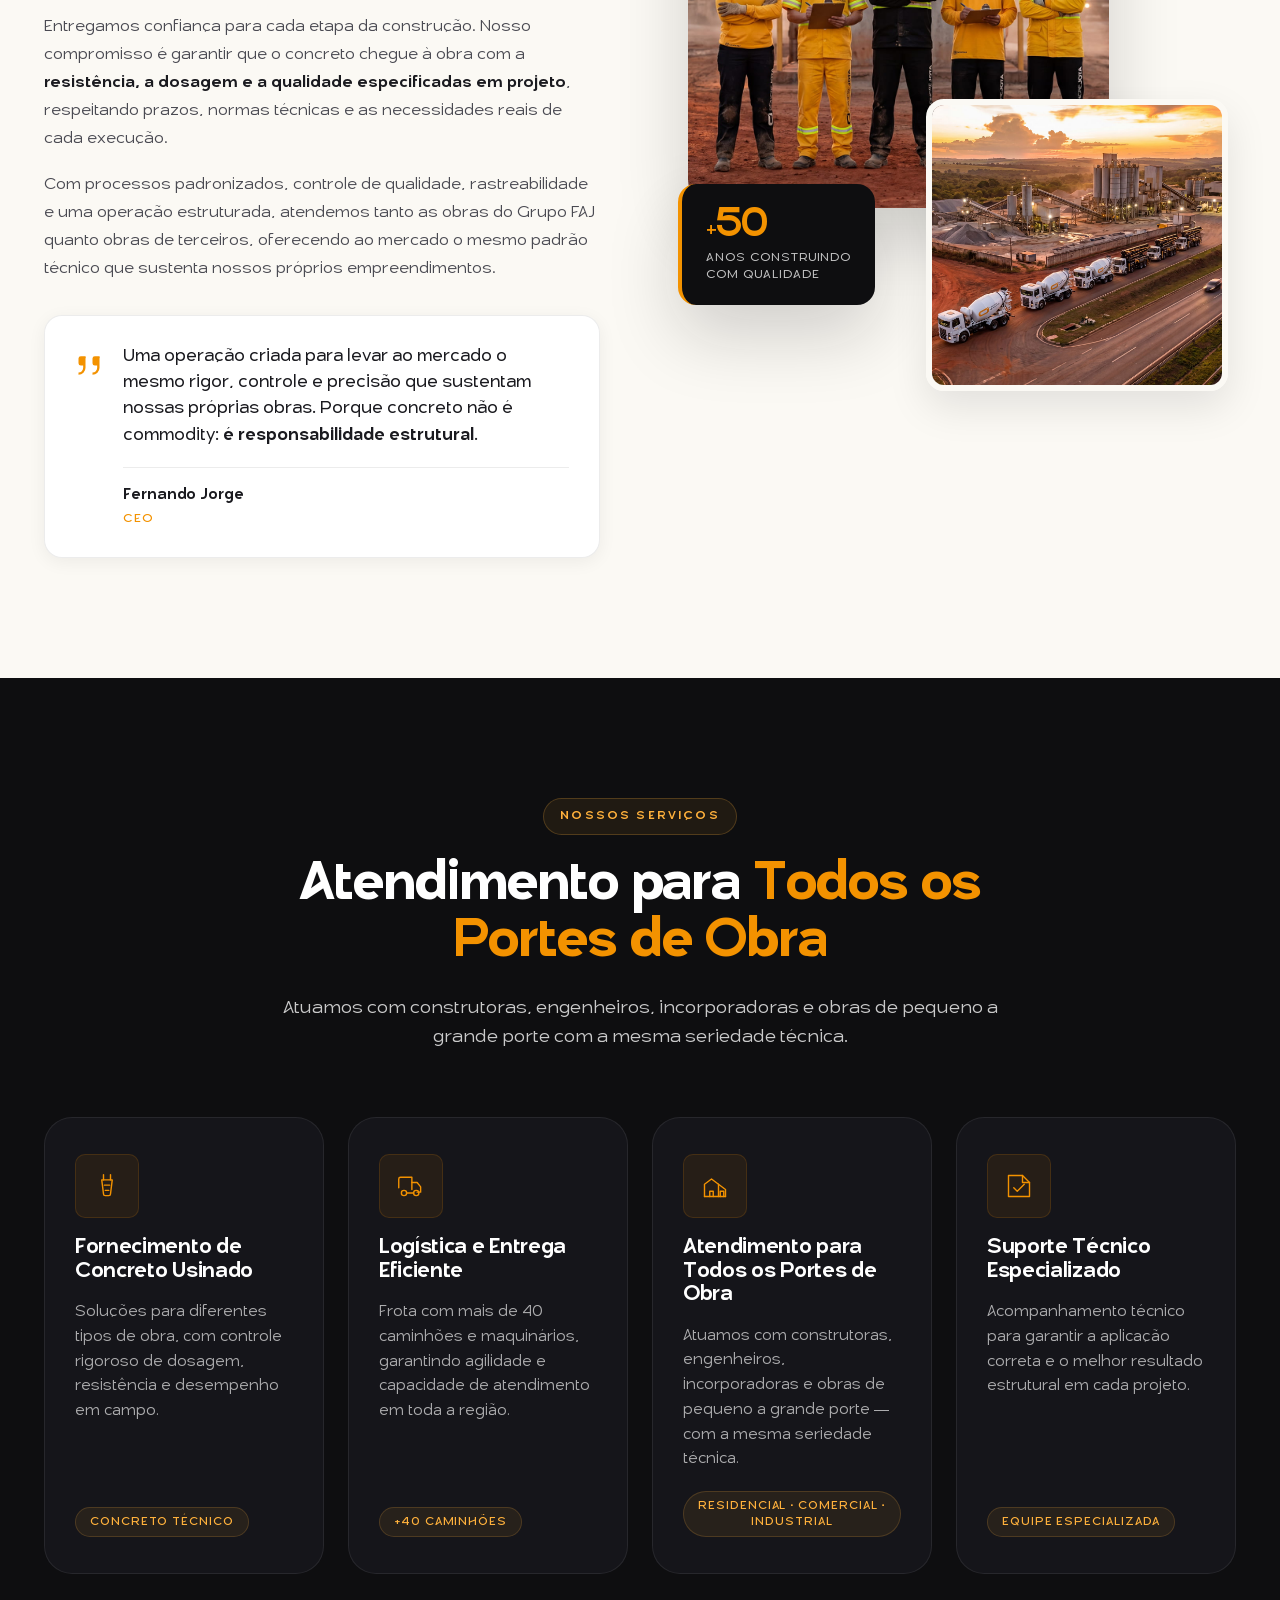
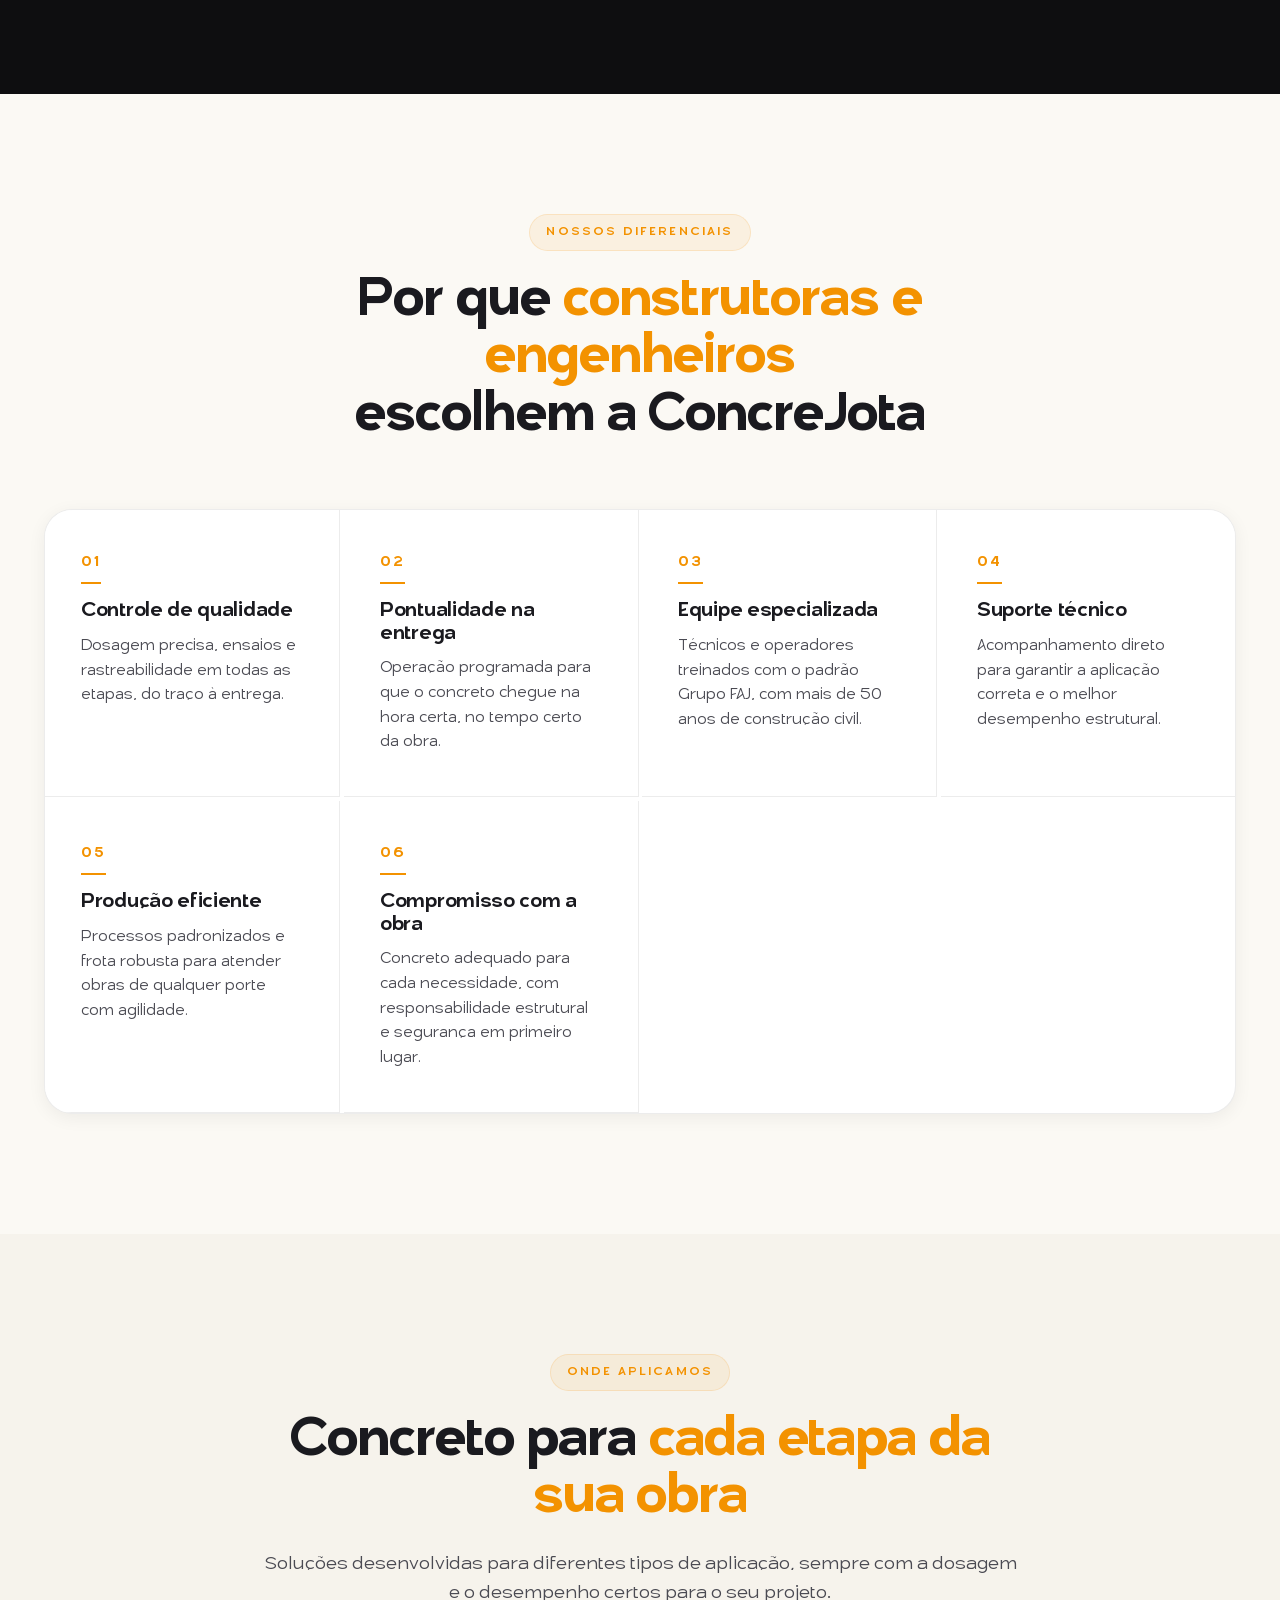
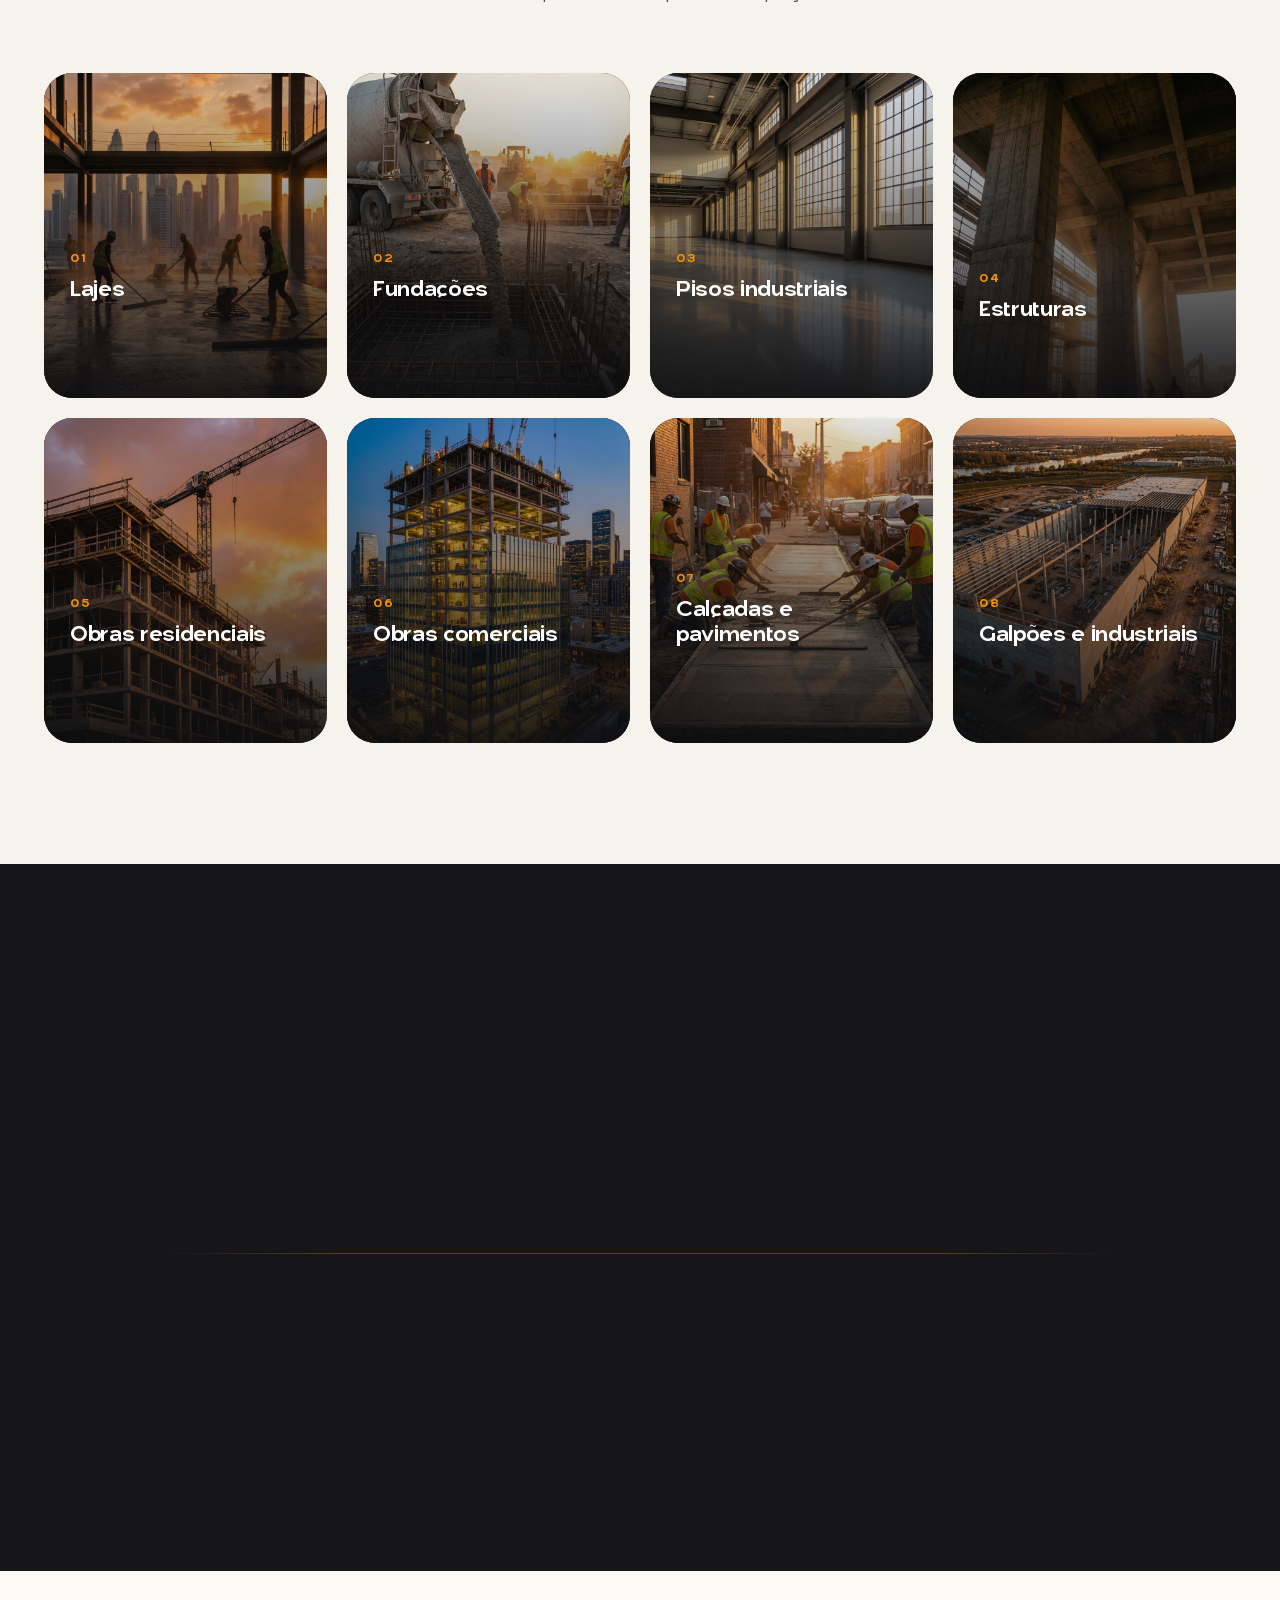
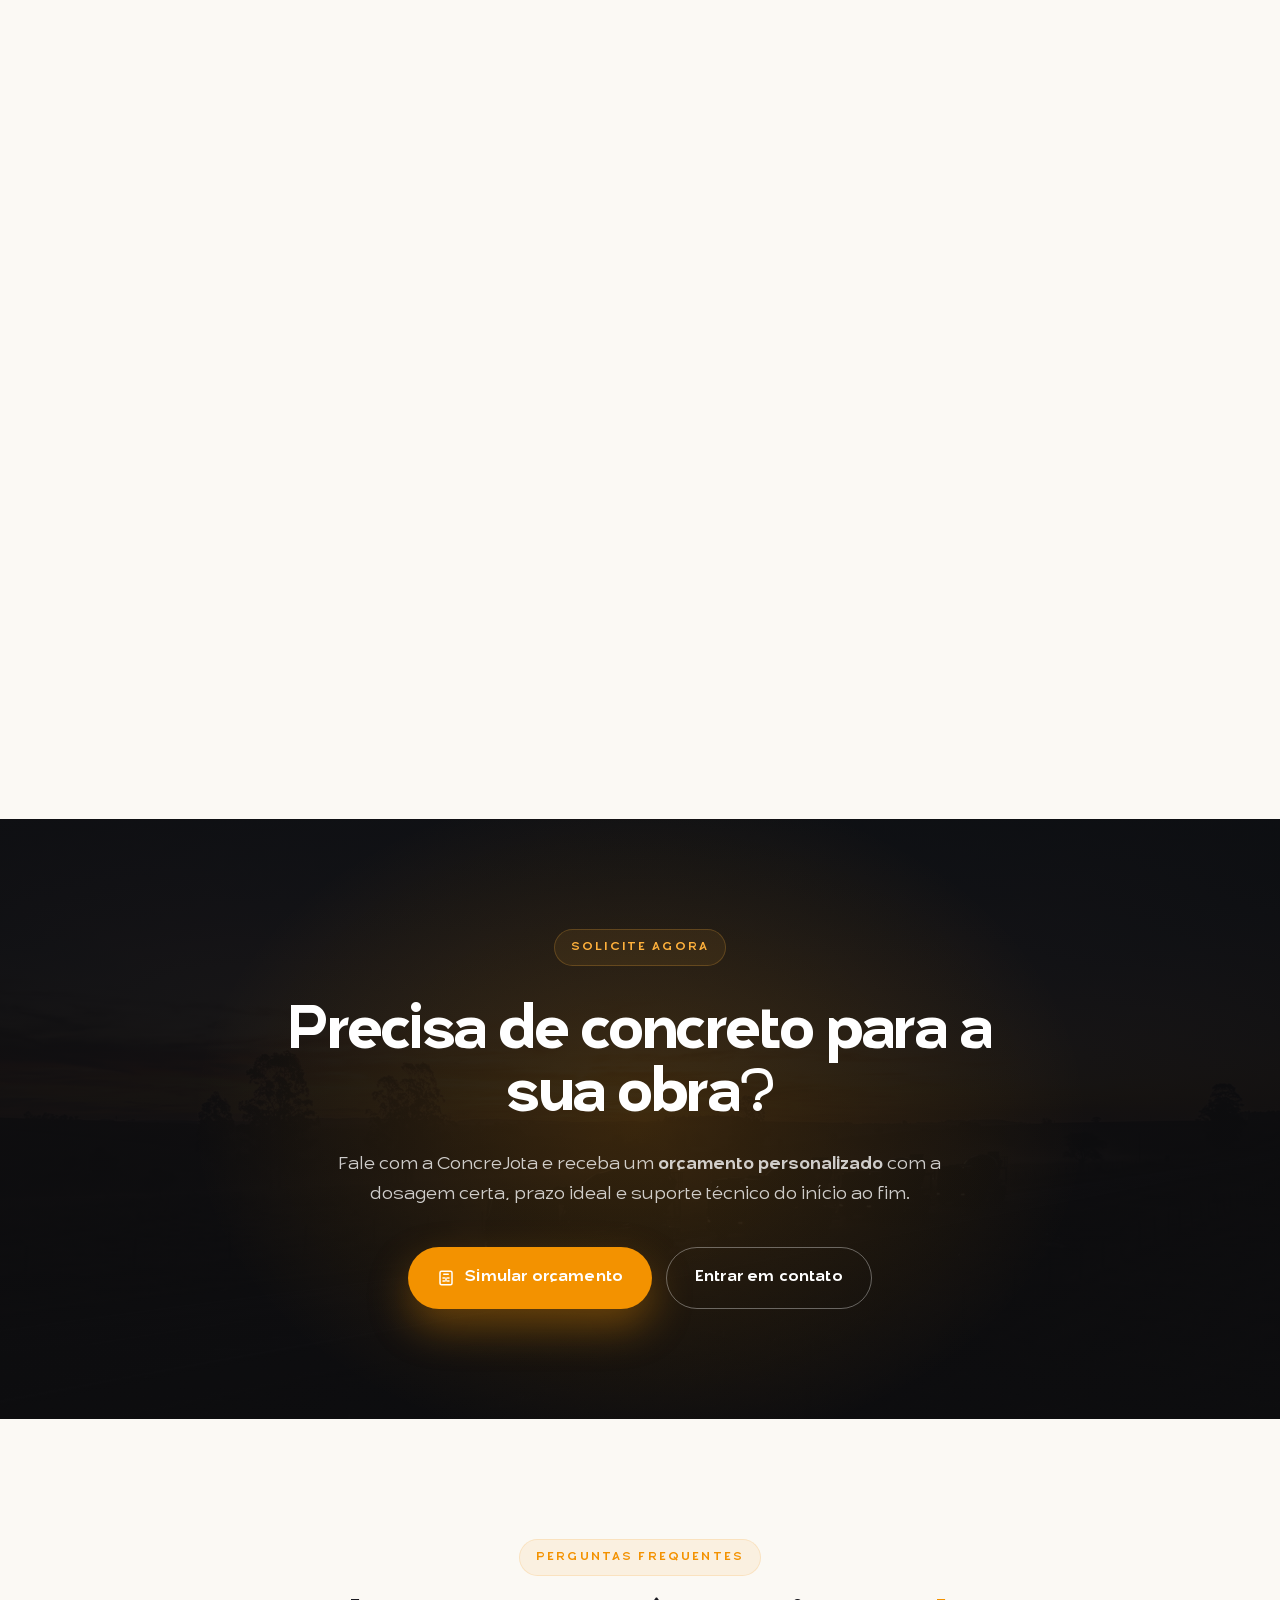
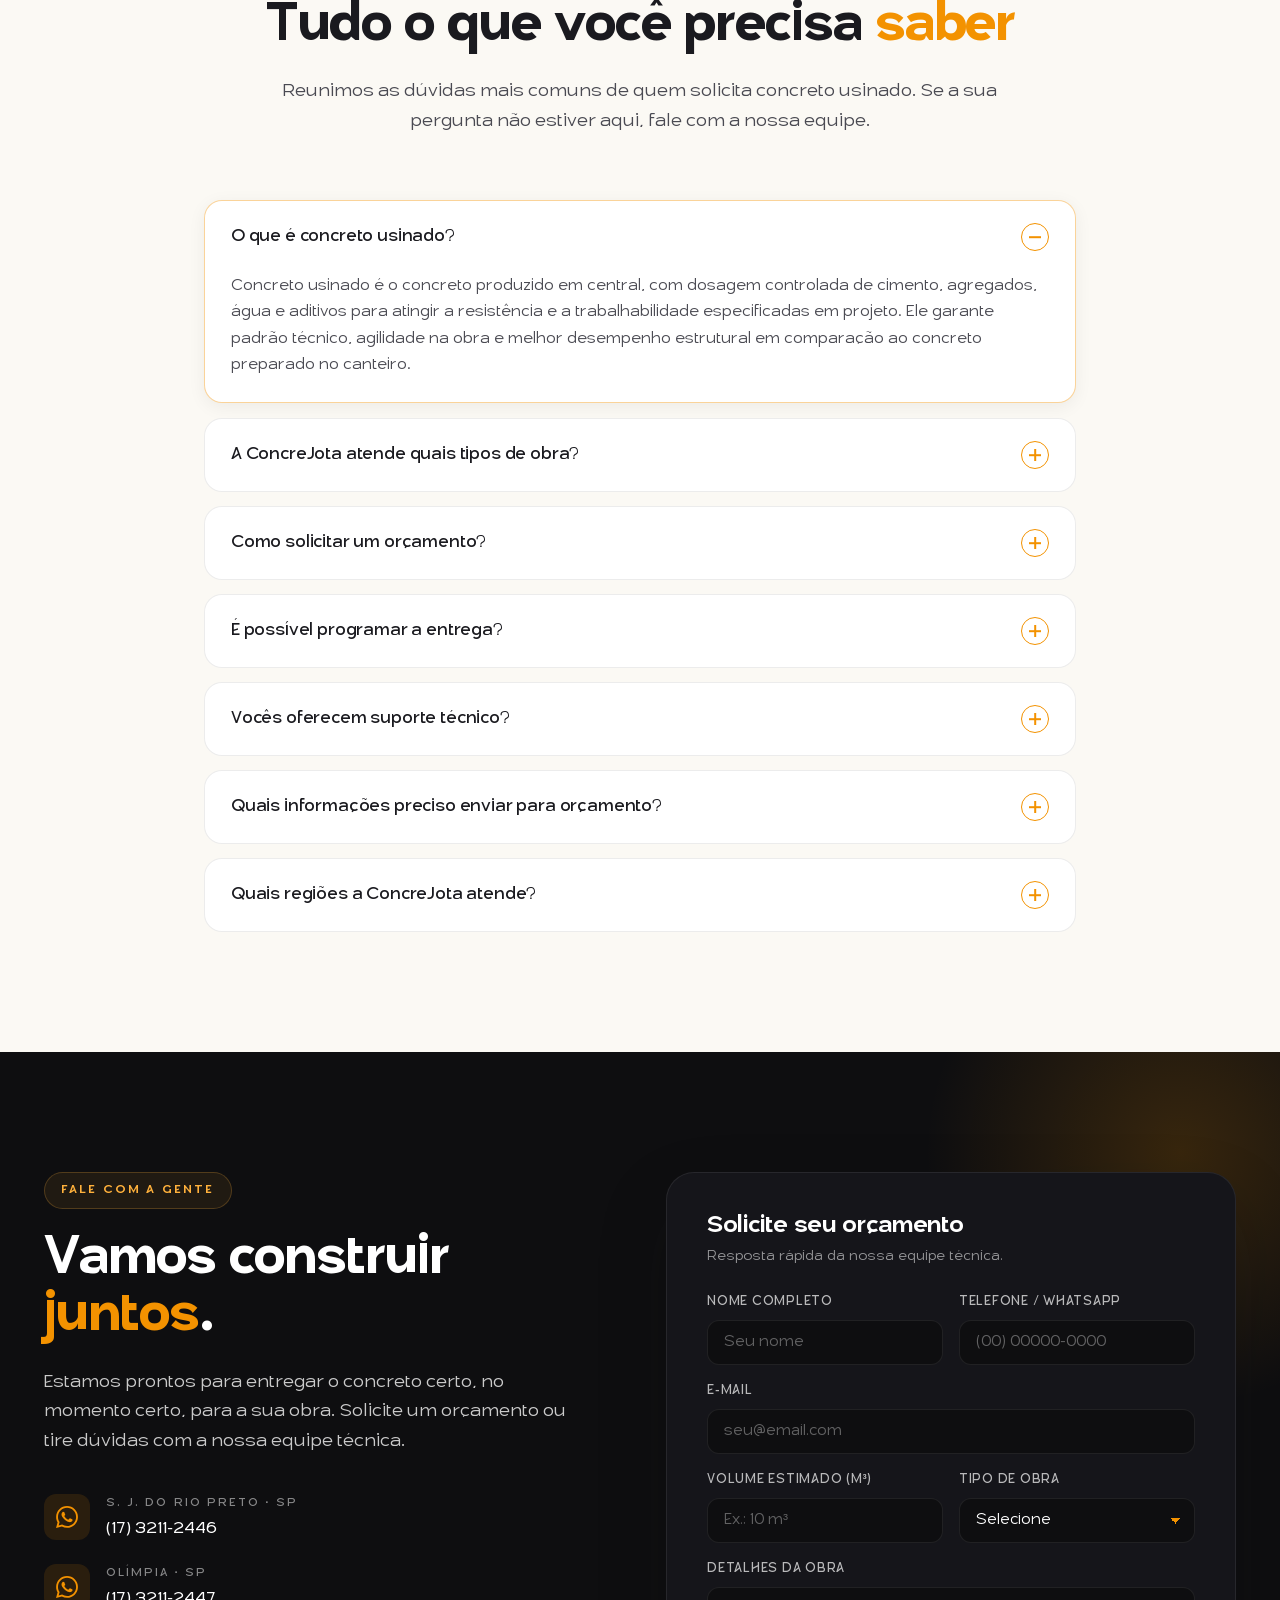
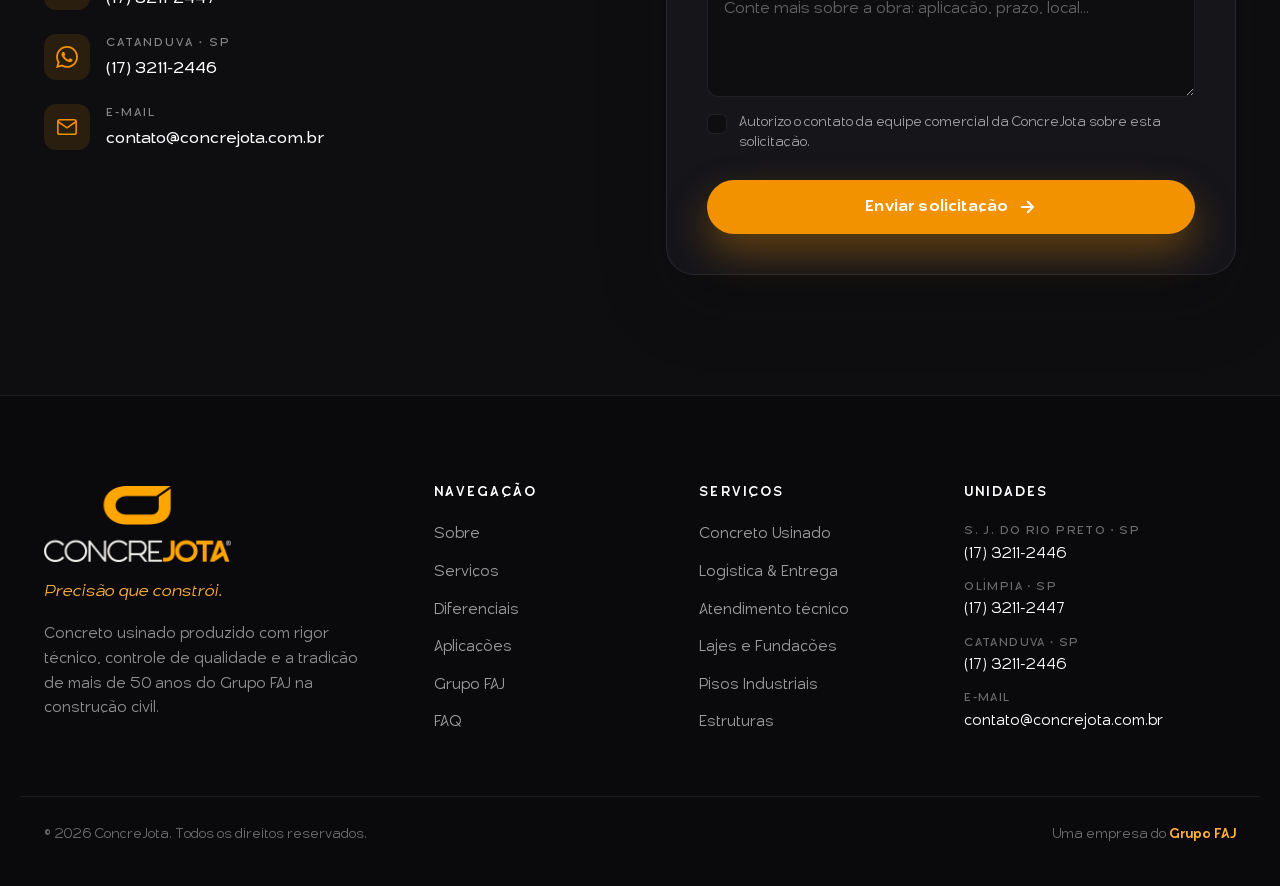
==== commit 7793b529: "style: usa ícone oficial do WhatsApp nos contatos das unidades Substitui o ícone simplificado pelo g" ====
--- a/index.html
+++ b/index.html
@@ -749,7 +749,7 @@
           <ul class="contact-list">
             <li>
               <span class="contact-icon">
-                <svg viewBox="0 0 24 24" fill="currentColor" aria-hidden="true"><path d="M17.5 14c-.3-.1-1.7-.9-2-1-.3-.1-.5-.1-.7.1-.2.3-.8 1-1 1.2-.2.2-.4.2-.7.1-.3-.1-1.2-.5-2.3-1.4-.9-.7-1.4-1.7-1.6-2-.2-.3 0-.5.1-.6.1-.1.3-.4.4-.5.1-.2.2-.3.3-.5.1-.2 0-.4 0-.5 0-.1-.7-1.6-.9-2.2-.2-.6-.5-.5-.7-.5h-.6c-.2 0-.5.1-.8.4-.3.3-1.1 1-1.1 2.6s1.1 3 1.3 3.2c.2.3 2.2 3.4 5.3 4.7.7.3 1.3.5 1.7.6.7.2 1.4.2 1.9.1.6-.1 1.7-.7 2-1.4.2-.7.2-1.2.2-1.4 0-.1-.3-.2-.6-.4zM12 2C6.5 2 2 6.5 2 12c0 1.7.4 3.4 1.3 4.8L2 22l5.4-1.4c1.4.8 3 1.2 4.6 1.2 5.5 0 10-4.5 10-10S17.5 2 12 2z"/></svg>
+                <svg viewBox="0 0 24 24" fill="currentColor" aria-hidden="true"><path d="M.057 24l1.687-6.163c-1.041-1.804-1.588-3.849-1.587-5.946.003-6.556 5.338-11.891 11.893-11.891 3.181.001 6.167 1.24 8.413 3.488 2.245 2.248 3.481 5.236 3.48 8.414-.003 6.557-5.338 11.892-11.893 11.892-1.99-.001-3.951-.5-5.688-1.448l-6.305 1.654zm6.597-3.807c1.676.995 3.276 1.591 5.392 1.592 5.448 0 9.886-4.434 9.889-9.885.002-5.462-4.415-9.89-9.881-9.892-5.452 0-9.887 4.434-9.889 9.884-.001 2.225.651 3.891 1.746 5.634l-.999 3.648 3.742-.981zm11.387-5.464c-.074-.124-.272-.198-.57-.347-.297-.149-1.758-.868-2.031-.967-.272-.099-.47-.149-.669.149-.198.297-.768.967-.941 1.165-.173.198-.347.223-.644.074-.297-.149-1.255-.462-2.39-1.475-.883-.788-1.48-1.761-1.653-2.059-.173-.297-.018-.458.13-.606.134-.133.297-.347.446-.521.151-.172.2-.296.3-.495.099-.198.05-.372-.025-.521-.075-.148-.669-1.611-.916-2.206-.242-.579-.487-.501-.669-.51l-.57-.01c-.198 0-.52.074-.792.372s-1.04 1.016-1.04 2.479 1.065 2.876 1.213 3.074c.149.198 2.095 3.2 5.076 4.487.709.306 1.263.489 1.694.626.712.226 1.36.194 1.872.118.571-.085 1.758-.719 2.006-1.413.248-.695.248-1.29.173-1.414z"/></svg>
               </span>
               <div>
                 <span class="contact-label">S. J. do Rio Preto · SP</span>
@@ -758,7 +758,7 @@
             </li>
             <li>
               <span class="contact-icon">
-                <svg viewBox="0 0 24 24" fill="currentColor" aria-hidden="true"><path d="M17.5 14c-.3-.1-1.7-.9-2-1-.3-.1-.5-.1-.7.1-.2.3-.8 1-1 1.2-.2.2-.4.2-.7.1-.3-.1-1.2-.5-2.3-1.4-.9-.7-1.4-1.7-1.6-2-.2-.3 0-.5.1-.6.1-.1.3-.4.4-.5.1-.2.2-.3.3-.5.1-.2 0-.4 0-.5 0-.1-.7-1.6-.9-2.2-.2-.6-.5-.5-.7-.5h-.6c-.2 0-.5.1-.8.4-.3.3-1.1 1-1.1 2.6s1.1 3 1.3 3.2c.2.3 2.2 3.4 5.3 4.7.7.3 1.3.5 1.7.6.7.2 1.4.2 1.9.1.6-.1 1.7-.7 2-1.4.2-.7.2-1.2.2-1.4 0-.1-.3-.2-.6-.4zM12 2C6.5 2 2 6.5 2 12c0 1.7.4 3.4 1.3 4.8L2 22l5.4-1.4c1.4.8 3 1.2 4.6 1.2 5.5 0 10-4.5 10-10S17.5 2 12 2z"/></svg>
+                <svg viewBox="0 0 24 24" fill="currentColor" aria-hidden="true"><path d="M.057 24l1.687-6.163c-1.041-1.804-1.588-3.849-1.587-5.946.003-6.556 5.338-11.891 11.893-11.891 3.181.001 6.167 1.24 8.413 3.488 2.245 2.248 3.481 5.236 3.48 8.414-.003 6.557-5.338 11.892-11.893 11.892-1.99-.001-3.951-.5-5.688-1.448l-6.305 1.654zm6.597-3.807c1.676.995 3.276 1.591 5.392 1.592 5.448 0 9.886-4.434 9.889-9.885.002-5.462-4.415-9.89-9.881-9.892-5.452 0-9.887 4.434-9.889 9.884-.001 2.225.651 3.891 1.746 5.634l-.999 3.648 3.742-.981zm11.387-5.464c-.074-.124-.272-.198-.57-.347-.297-.149-1.758-.868-2.031-.967-.272-.099-.47-.149-.669.149-.198.297-.768.967-.941 1.165-.173.198-.347.223-.644.074-.297-.149-1.255-.462-2.39-1.475-.883-.788-1.48-1.761-1.653-2.059-.173-.297-.018-.458.13-.606.134-.133.297-.347.446-.521.151-.172.2-.296.3-.495.099-.198.05-.372-.025-.521-.075-.148-.669-1.611-.916-2.206-.242-.579-.487-.501-.669-.51l-.57-.01c-.198 0-.52.074-.792.372s-1.04 1.016-1.04 2.479 1.065 2.876 1.213 3.074c.149.198 2.095 3.2 5.076 4.487.709.306 1.263.489 1.694.626.712.226 1.36.194 1.872.118.571-.085 1.758-.719 2.006-1.413.248-.695.248-1.29.173-1.414z"/></svg>
               </span>
               <div>
                 <span class="contact-label">Olímpia · SP</span>
@@ -767,7 +767,7 @@
             </li>
             <li>
               <span class="contact-icon">
-                <svg viewBox="0 0 24 24" fill="currentColor" aria-hidden="true"><path d="M17.5 14c-.3-.1-1.7-.9-2-1-.3-.1-.5-.1-.7.1-.2.3-.8 1-1 1.2-.2.2-.4.2-.7.1-.3-.1-1.2-.5-2.3-1.4-.9-.7-1.4-1.7-1.6-2-.2-.3 0-.5.1-.6.1-.1.3-.4.4-.5.1-.2.2-.3.3-.5.1-.2 0-.4 0-.5 0-.1-.7-1.6-.9-2.2-.2-.6-.5-.5-.7-.5h-.6c-.2 0-.5.1-.8.4-.3.3-1.1 1-1.1 2.6s1.1 3 1.3 3.2c.2.3 2.2 3.4 5.3 4.7.7.3 1.3.5 1.7.6.7.2 1.4.2 1.9.1.6-.1 1.7-.7 2-1.4.2-.7.2-1.2.2-1.4 0-.1-.3-.2-.6-.4zM12 2C6.5 2 2 6.5 2 12c0 1.7.4 3.4 1.3 4.8L2 22l5.4-1.4c1.4.8 3 1.2 4.6 1.2 5.5 0 10-4.5 10-10S17.5 2 12 2z"/></svg>
+                <svg viewBox="0 0 24 24" fill="currentColor" aria-hidden="true"><path d="M.057 24l1.687-6.163c-1.041-1.804-1.588-3.849-1.587-5.946.003-6.556 5.338-11.891 11.893-11.891 3.181.001 6.167 1.24 8.413 3.488 2.245 2.248 3.481 5.236 3.48 8.414-.003 6.557-5.338 11.892-11.893 11.892-1.99-.001-3.951-.5-5.688-1.448l-6.305 1.654zm6.597-3.807c1.676.995 3.276 1.591 5.392 1.592 5.448 0 9.886-4.434 9.889-9.885.002-5.462-4.415-9.89-9.881-9.892-5.452 0-9.887 4.434-9.889 9.884-.001 2.225.651 3.891 1.746 5.634l-.999 3.648 3.742-.981zm11.387-5.464c-.074-.124-.272-.198-.57-.347-.297-.149-1.758-.868-2.031-.967-.272-.099-.47-.149-.669.149-.198.297-.768.967-.941 1.165-.173.198-.347.223-.644.074-.297-.149-1.255-.462-2.39-1.475-.883-.788-1.48-1.761-1.653-2.059-.173-.297-.018-.458.13-.606.134-.133.297-.347.446-.521.151-.172.2-.296.3-.495.099-.198.05-.372-.025-.521-.075-.148-.669-1.611-.916-2.206-.242-.579-.487-.501-.669-.51l-.57-.01c-.198 0-.52.074-.792.372s-1.04 1.016-1.04 2.479 1.065 2.876 1.213 3.074c.149.198 2.095 3.2 5.076 4.487.709.306 1.263.489 1.694.626.712.226 1.36.194 1.872.118.571-.085 1.758-.719 2.006-1.413.248-.695.248-1.29.173-1.414z"/></svg>
               </span>
               <div>
                 <span class="contact-label">Catanduva · SP</span>
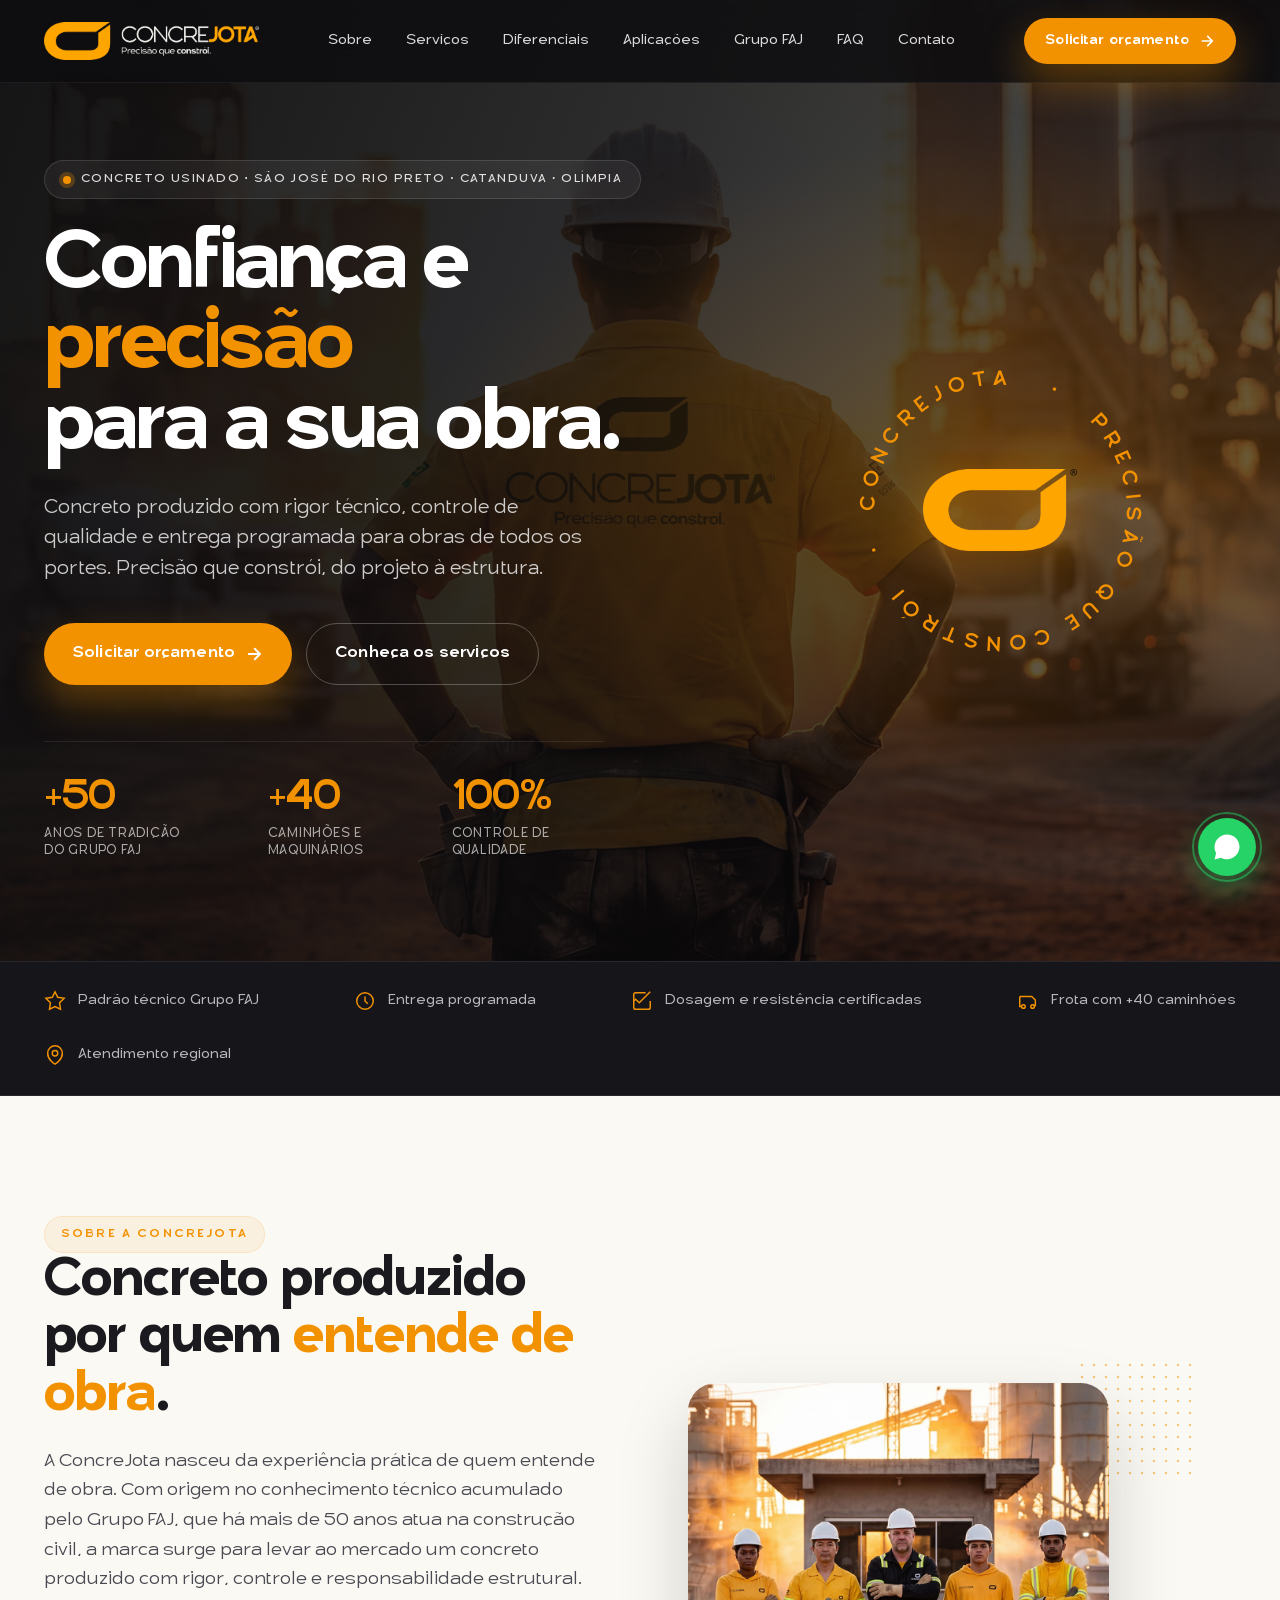
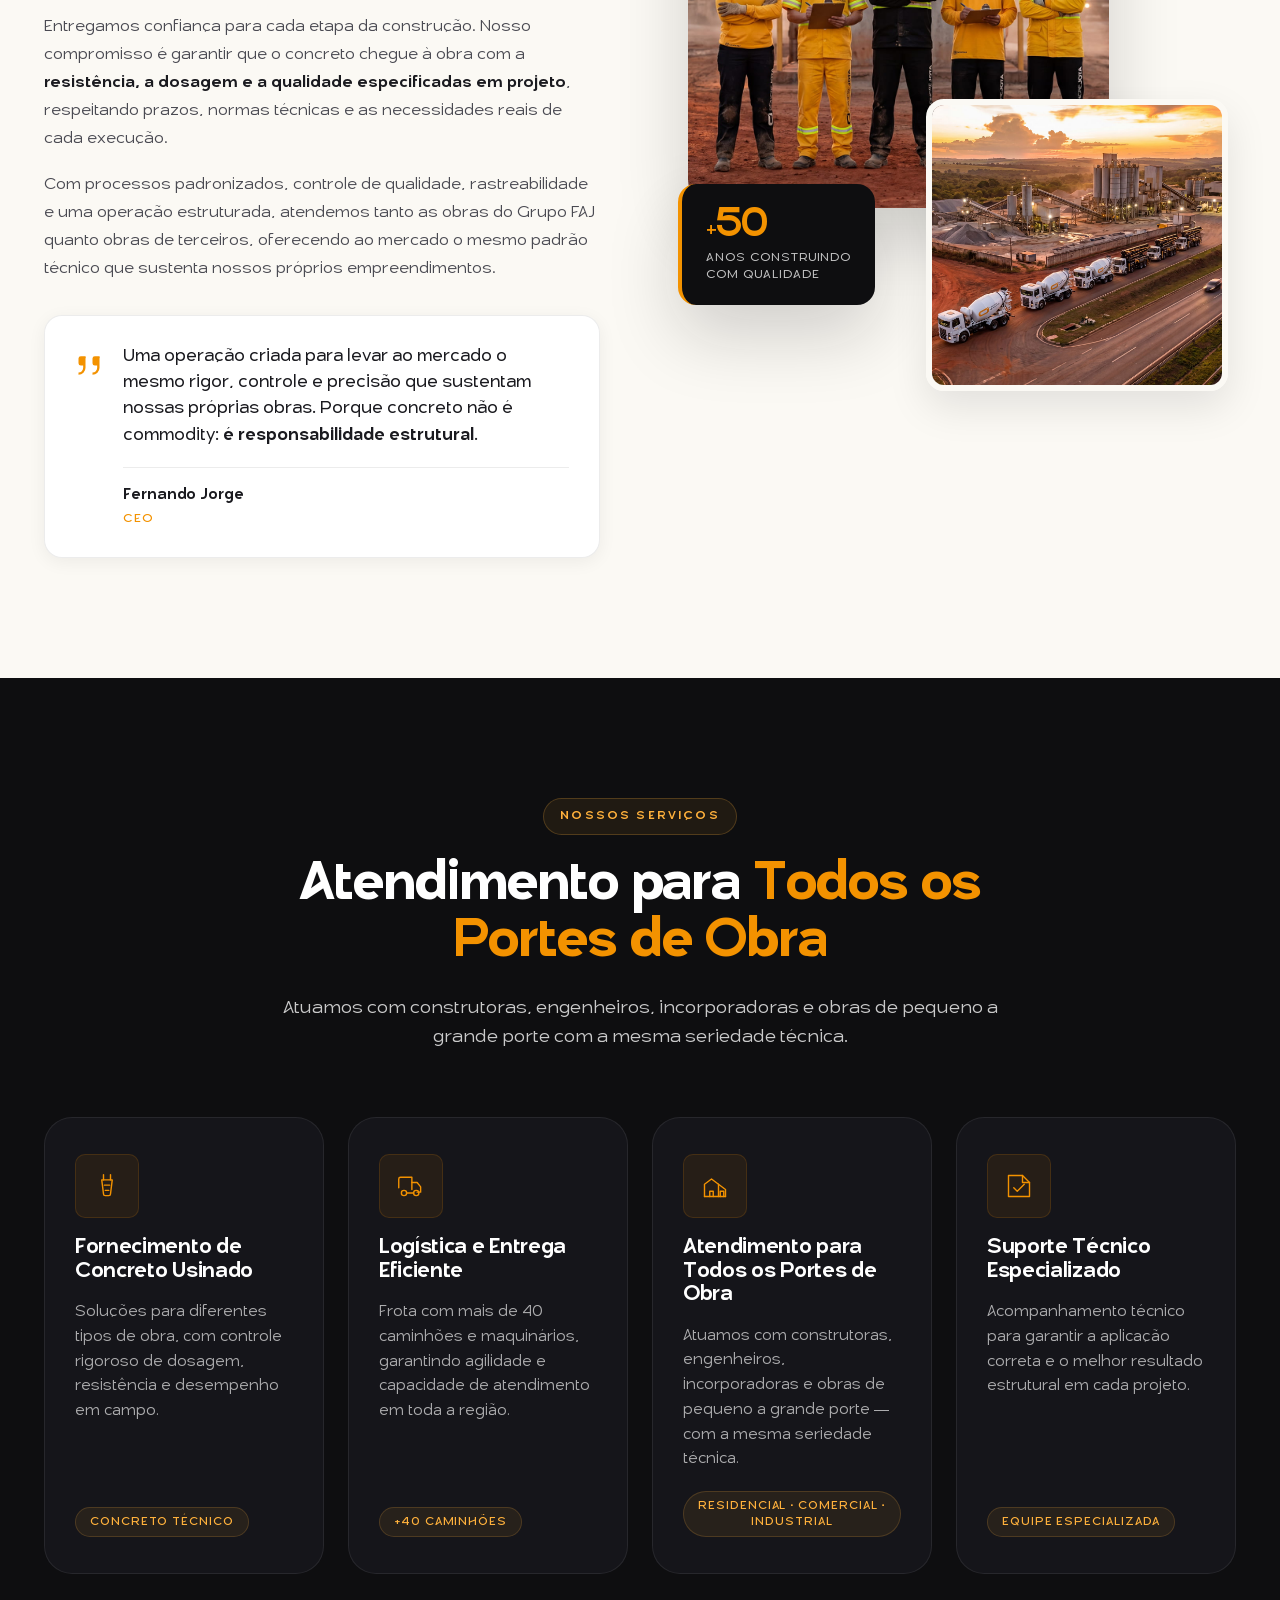
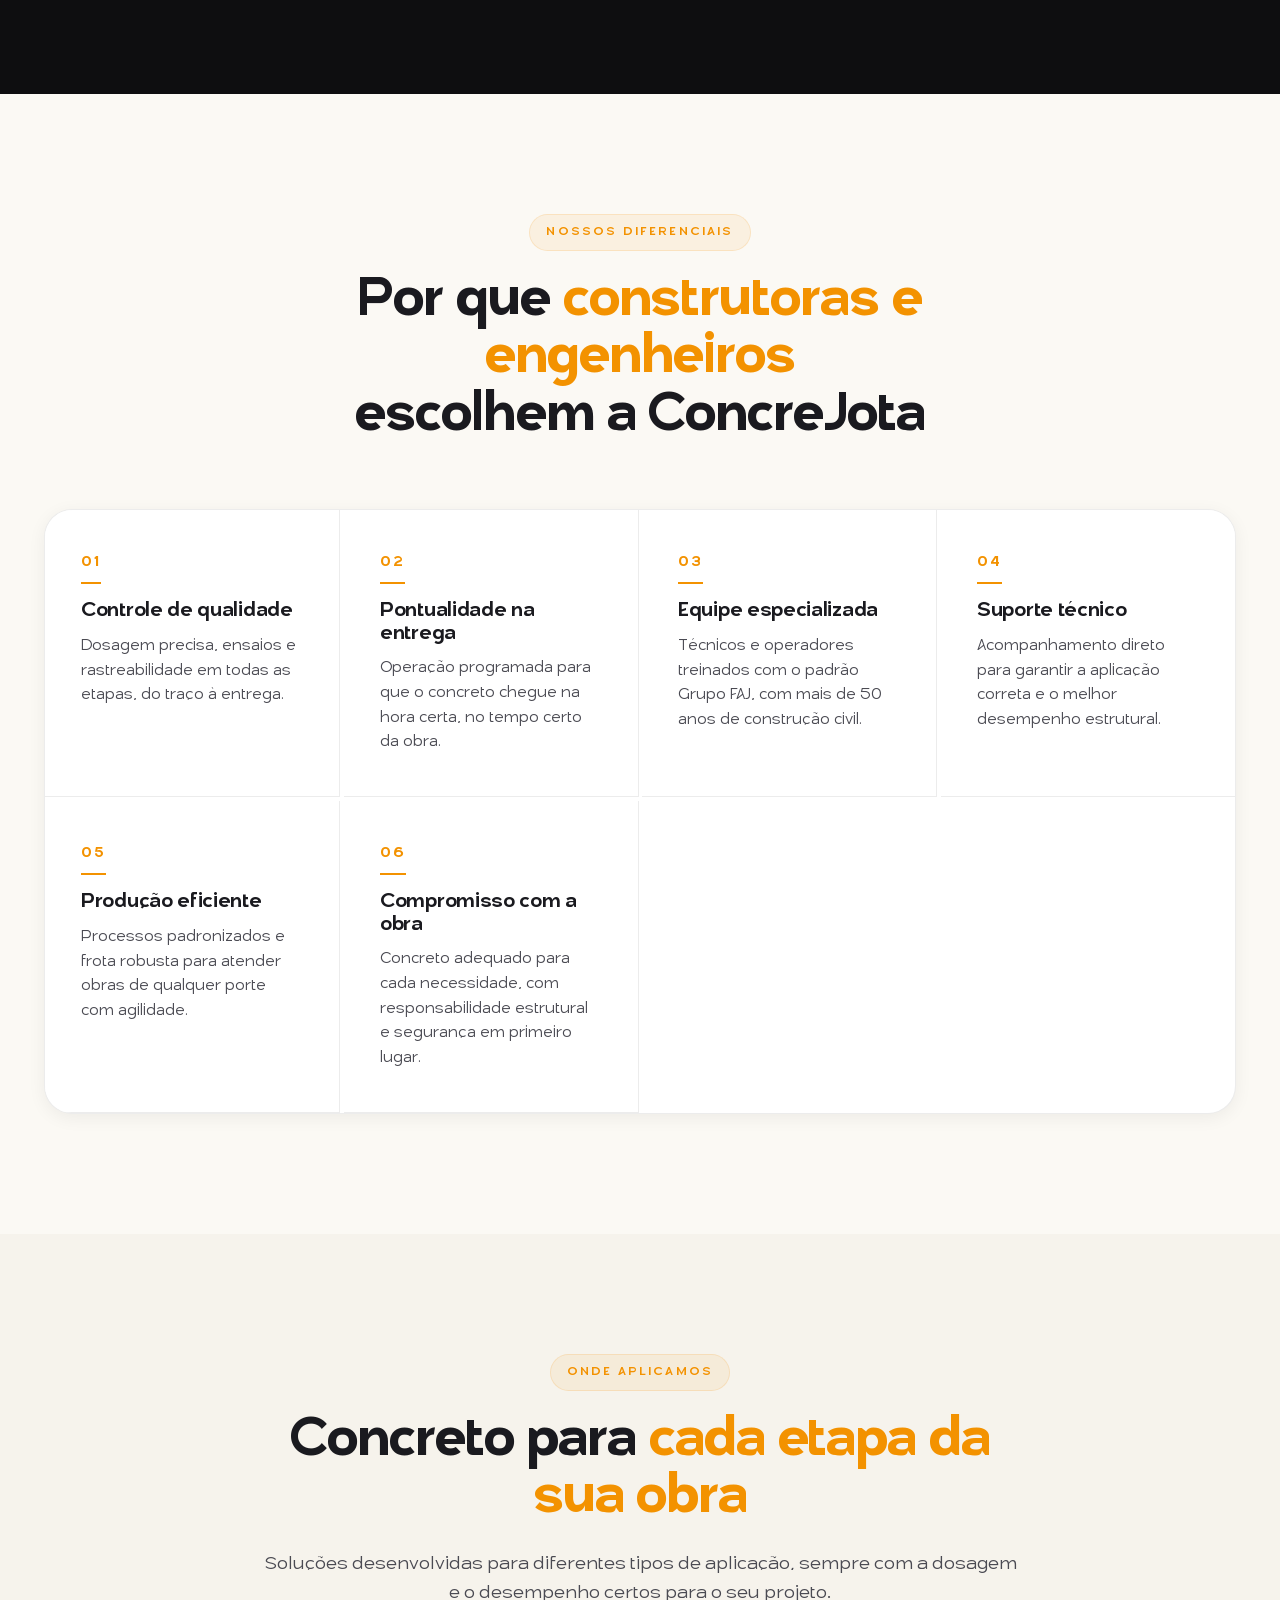
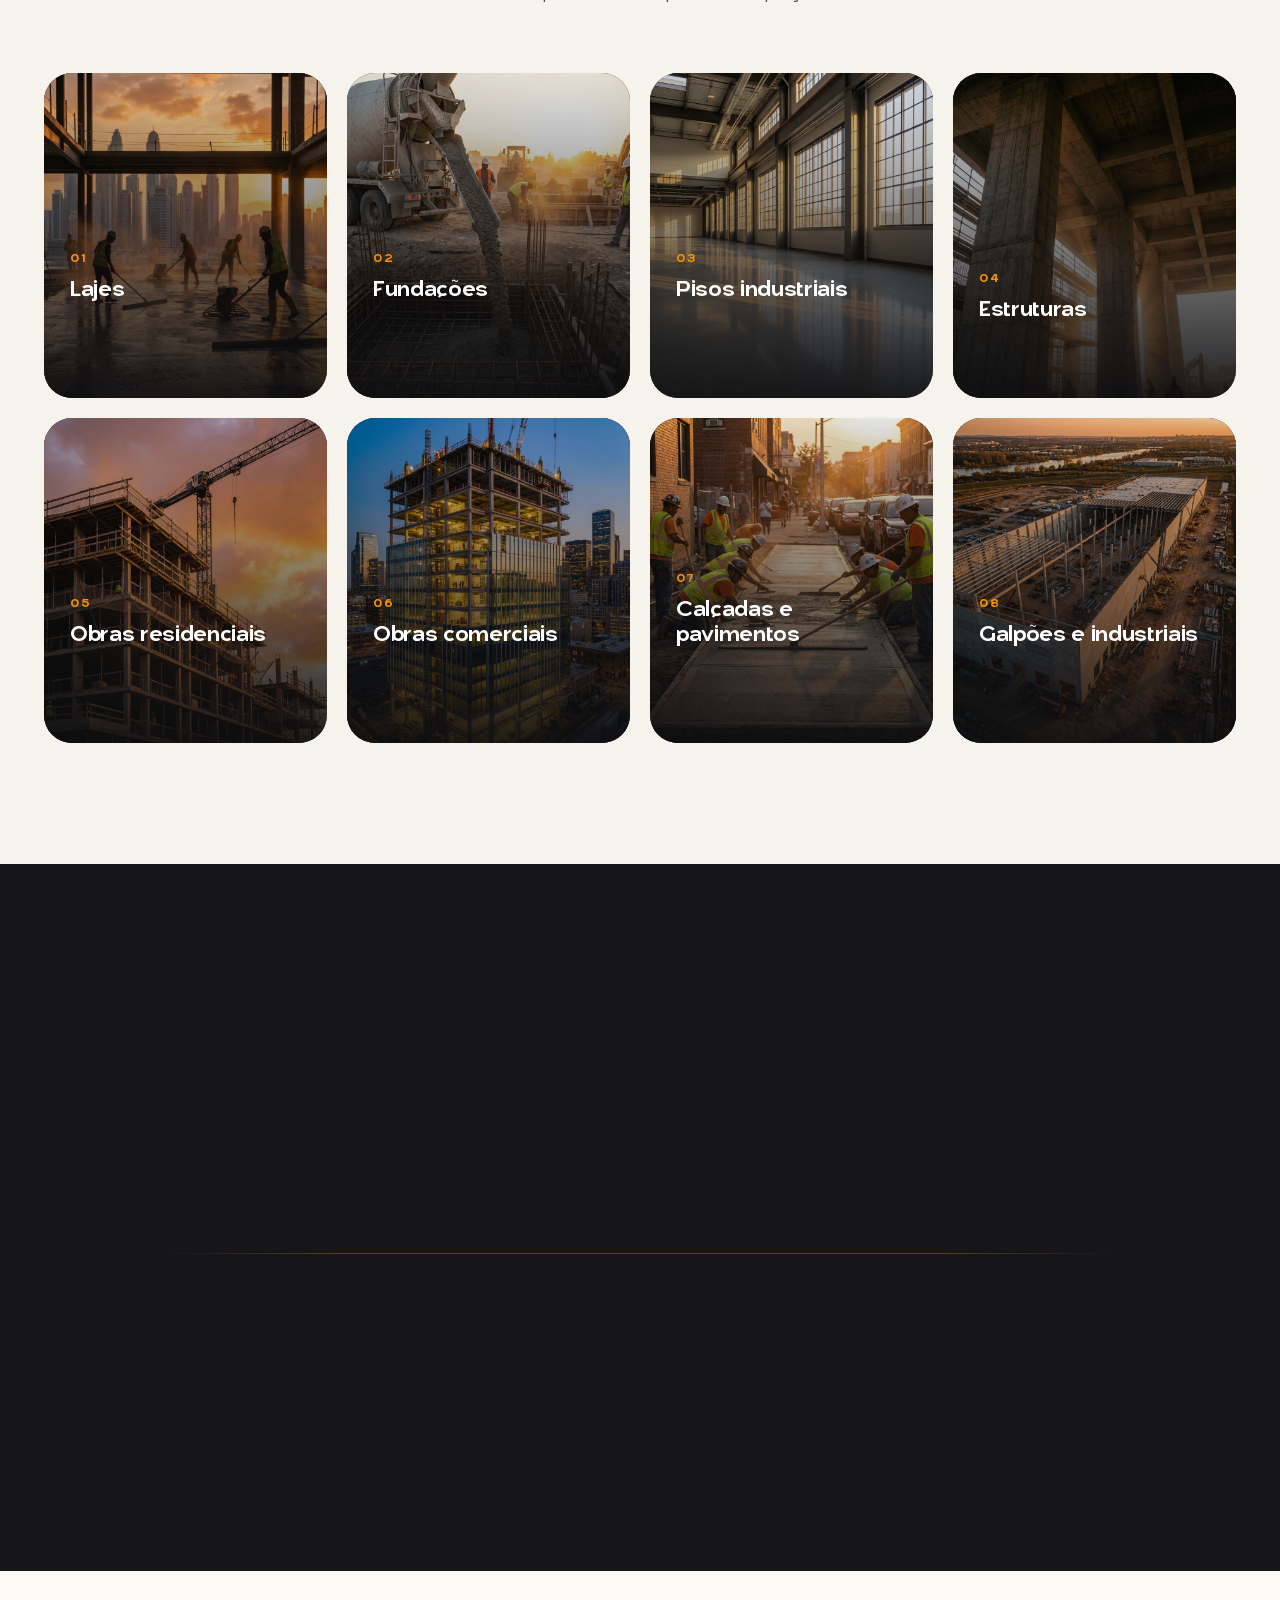
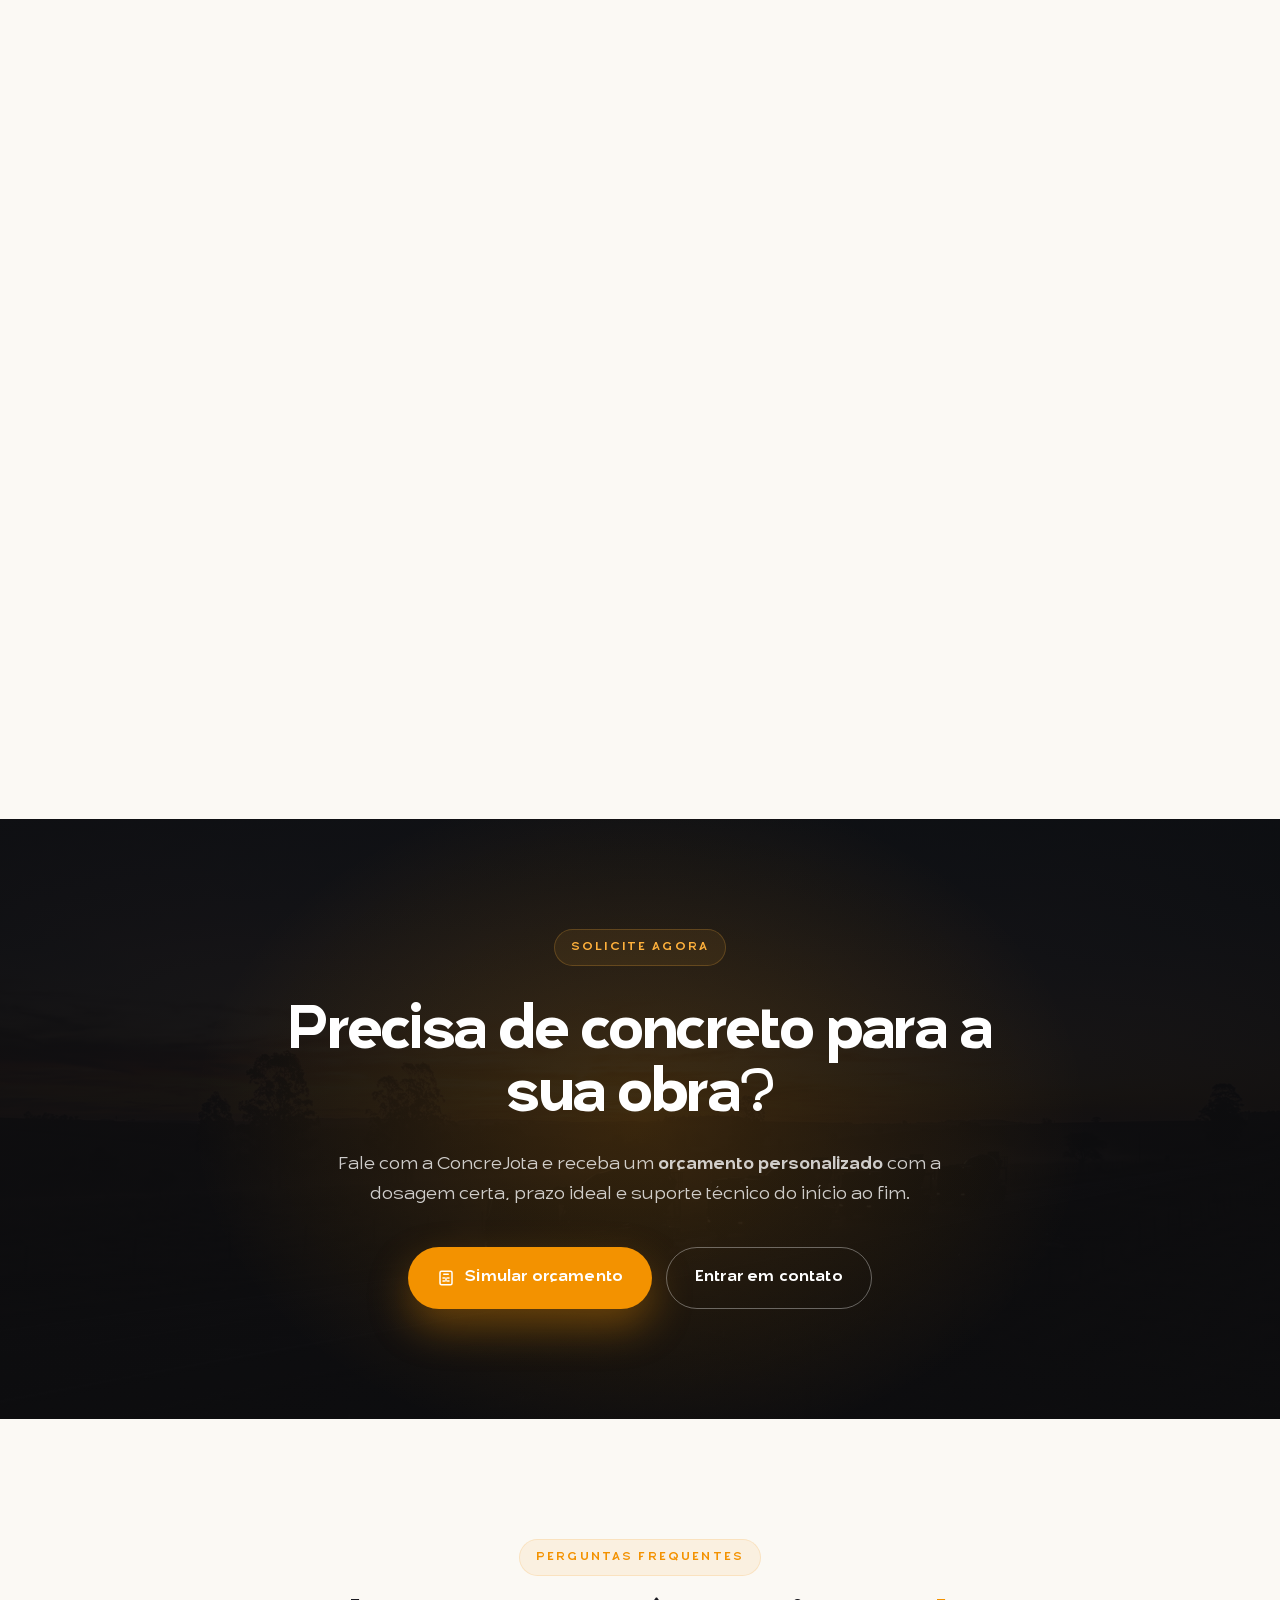
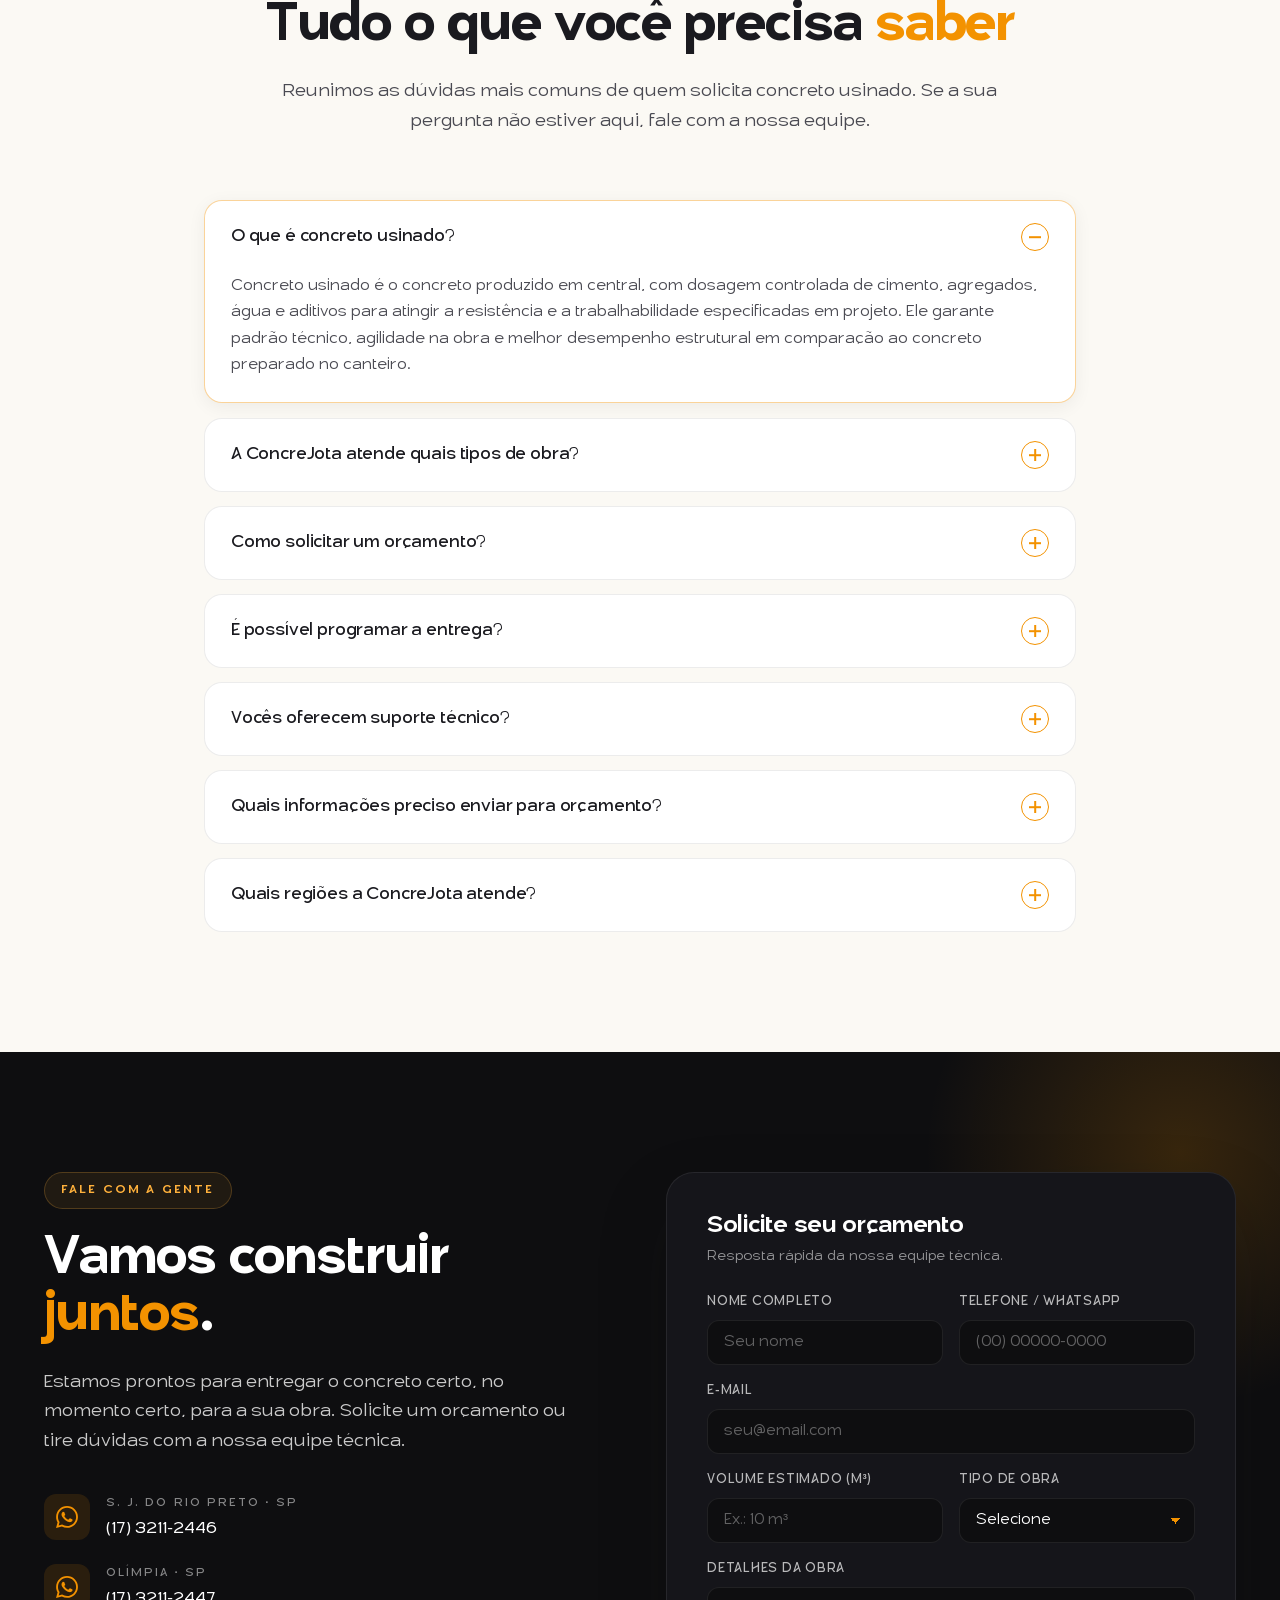
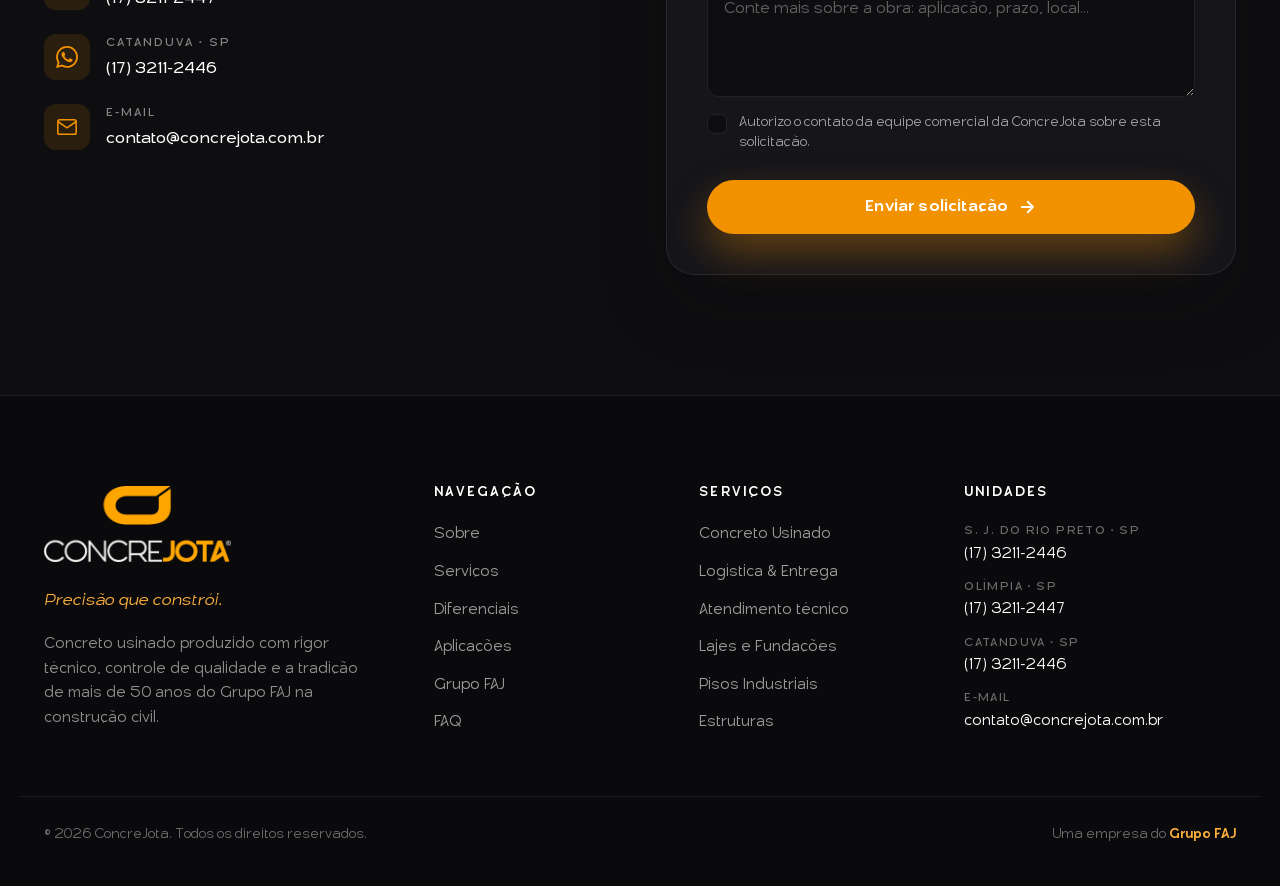
==== commit ae8f786c: "feat: migra formulário para FormSubmit.co com autoresponder - Migra o formulário de orçamento do Web" ====
--- a/index.html
+++ b/index.html
@@ -646,7 +646,7 @@
             </summary>
             <div class="faq-answer">
               <p>
-                Atendemos obras residenciais, comerciais e industriais — de
+                Atendemos obras residenciais, comerciais e industriais, de
                 pequeno a grande porte. Trabalhamos com construtoras,
                 incorporadoras, engenheiros e clientes finais que precisam de
                 concreto com responsabilidade técnica.
@@ -692,7 +692,7 @@
               <p>
                 Sim. Oferecemos acompanhamento técnico especializado para
                 indicar a dosagem ideal, esclarecer dúvidas e garantir a
-                aplicação correta — buscando sempre o melhor resultado
+                aplicação correta, buscando sempre o melhor resultado
                 estrutural em cada projeto.
               </p>
             </div>
@@ -786,14 +786,15 @@
           </ul>
         </div>
 
-        <form class="contact-form reveal" id="contactForm" action="https://api.web3forms.com/submit" method="POST">
-          <!-- Web3Forms — campos de configuração obrigatórios -->
-          <input type="hidden" name="access_key" value="44e6072c-83a0-45f2-8fa5-87d5534c0cc9" />
-          <input type="hidden" name="subject" value="Novo orçamento via site ConcreJota" />
-          <input type="hidden" name="from_name" value="Site ConcreJota" />
-          <input type="hidden" name="redirect" value="false" />
+        <form class="contact-form reveal" id="contactForm" action="https://formsubmit.co/ajax/contato@concrejota.com.br" method="POST">
+          <!-- FormSubmit.co — campos de configuração -->
+          <input type="hidden" name="_subject" value="Novo orçamento via site ConcreJota" />
+          <input type="hidden" name="_template" value="table" />
+          <input type="hidden" name="_captcha" value="false" />
+          <!-- Mensagem automática enviada ao cliente (autoresponder) -->
+          <input type="hidden" name="_autoresponse" value="Olá! Recebemos a sua solicitação de orçamento no site da ConcreJota e agradecemos o contato.&#10;&#10;Nossa equipe técnica já foi notificada e entrará em contato em breve para entender os detalhes da sua obra e preparar a melhor proposta em concreto usinado.&#10;&#10;Precisa de atendimento imediato? Fale com a gente pelo WhatsApp:&#10;• São José do Rio Preto: (17) 3211-2446&#10;• Olímpia: (17) 3211-2447&#10;• Catanduva: (17) 3211-2446&#10;&#10;Obrigado por escolher a ConcreJota. Precisão que constrói.&#10;&#10;ConcreJota | Uma empresa do Grupo FAJ&#10;contato@concrejota.com.br" />
           <!-- Honeypot anti-spam (não exibido ao usuário) -->
-          <input type="checkbox" name="botcheck" style="display:none" tabindex="-1" autocomplete="off" />
+          <input type="text" name="_honey" style="display:none" tabindex="-1" autocomplete="off" />
 
           <h3 class="form-title">Solicite seu orçamento</h3>
           <p class="form-sub">Resposta rápida da nossa equipe técnica.</p>
@@ -909,7 +910,9 @@
   <footer class="site-footer">
     <div class="container footer-top">
       <div class="footer-brand">
-        <img src="assets/logo-concrejota-vertical-sem-slogan.png" alt="ConcreJota" class="footer-logo" />
+        <a href="#top" class="footer-logo-link" aria-label="Voltar ao topo">
+          <img src="assets/logo-concrejota-vertical-sem-slogan.png" alt="ConcreJota" class="footer-logo" />
+        </a>
         <p class="footer-tag">Precisão que constrói.</p>
         <p class="footer-desc">
           Concreto usinado produzido com rigor técnico, controle de qualidade e
--- a/css/styles.css
+++ b/css/styles.css
@@ -1335,7 +1335,13 @@
   padding-bottom: 60px;
   border-bottom: 1px solid var(--color-dark-line);
 }
-.footer-logo { height: 76px; width: auto; margin-bottom: 18px; }
+.footer-logo-link {
+  display: inline-block;
+  margin-bottom: 18px;
+  transition: opacity var(--t-fast), transform var(--t-fast);
+}
+.footer-logo-link:hover { opacity: 0.8; transform: translateY(-2px); }
+.footer-logo { height: 76px; width: auto; display: block; }
 .footer-tag {
   color: var(--color-orange-soft);
   font-style: italic;
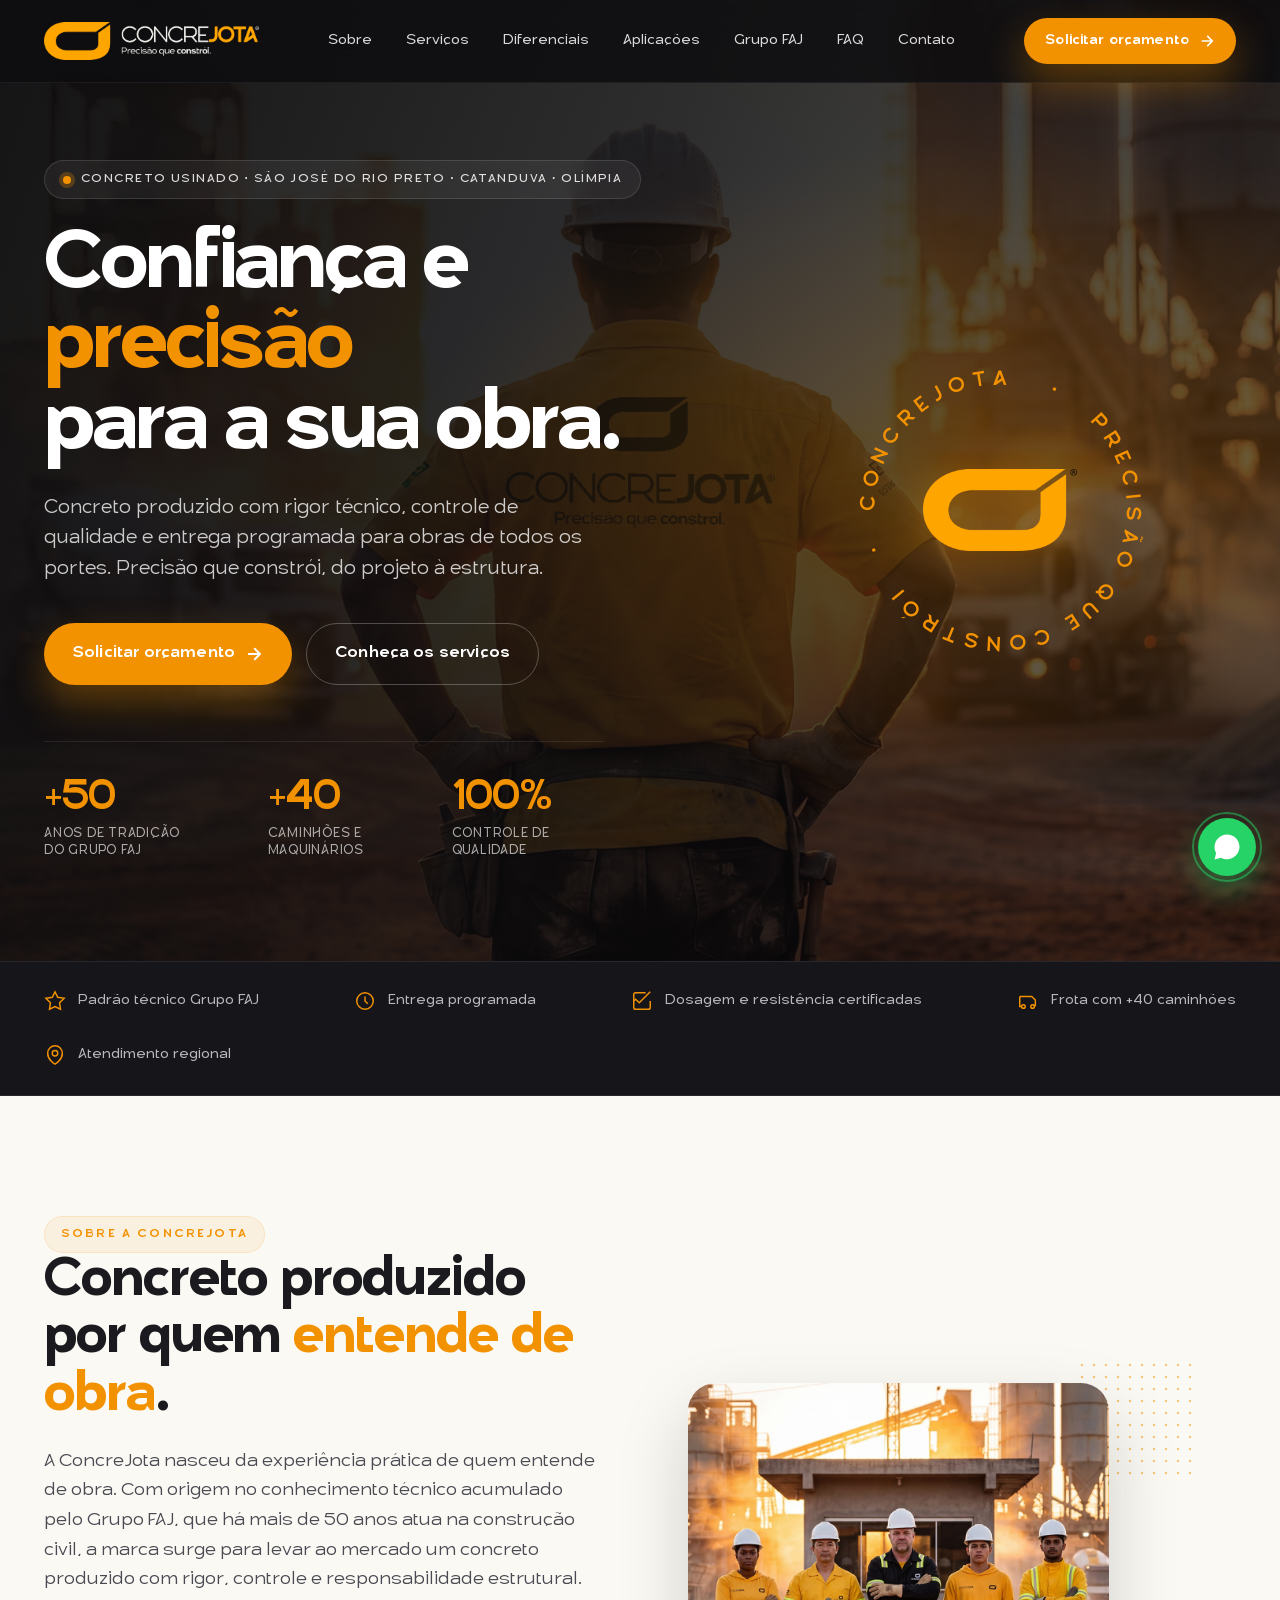
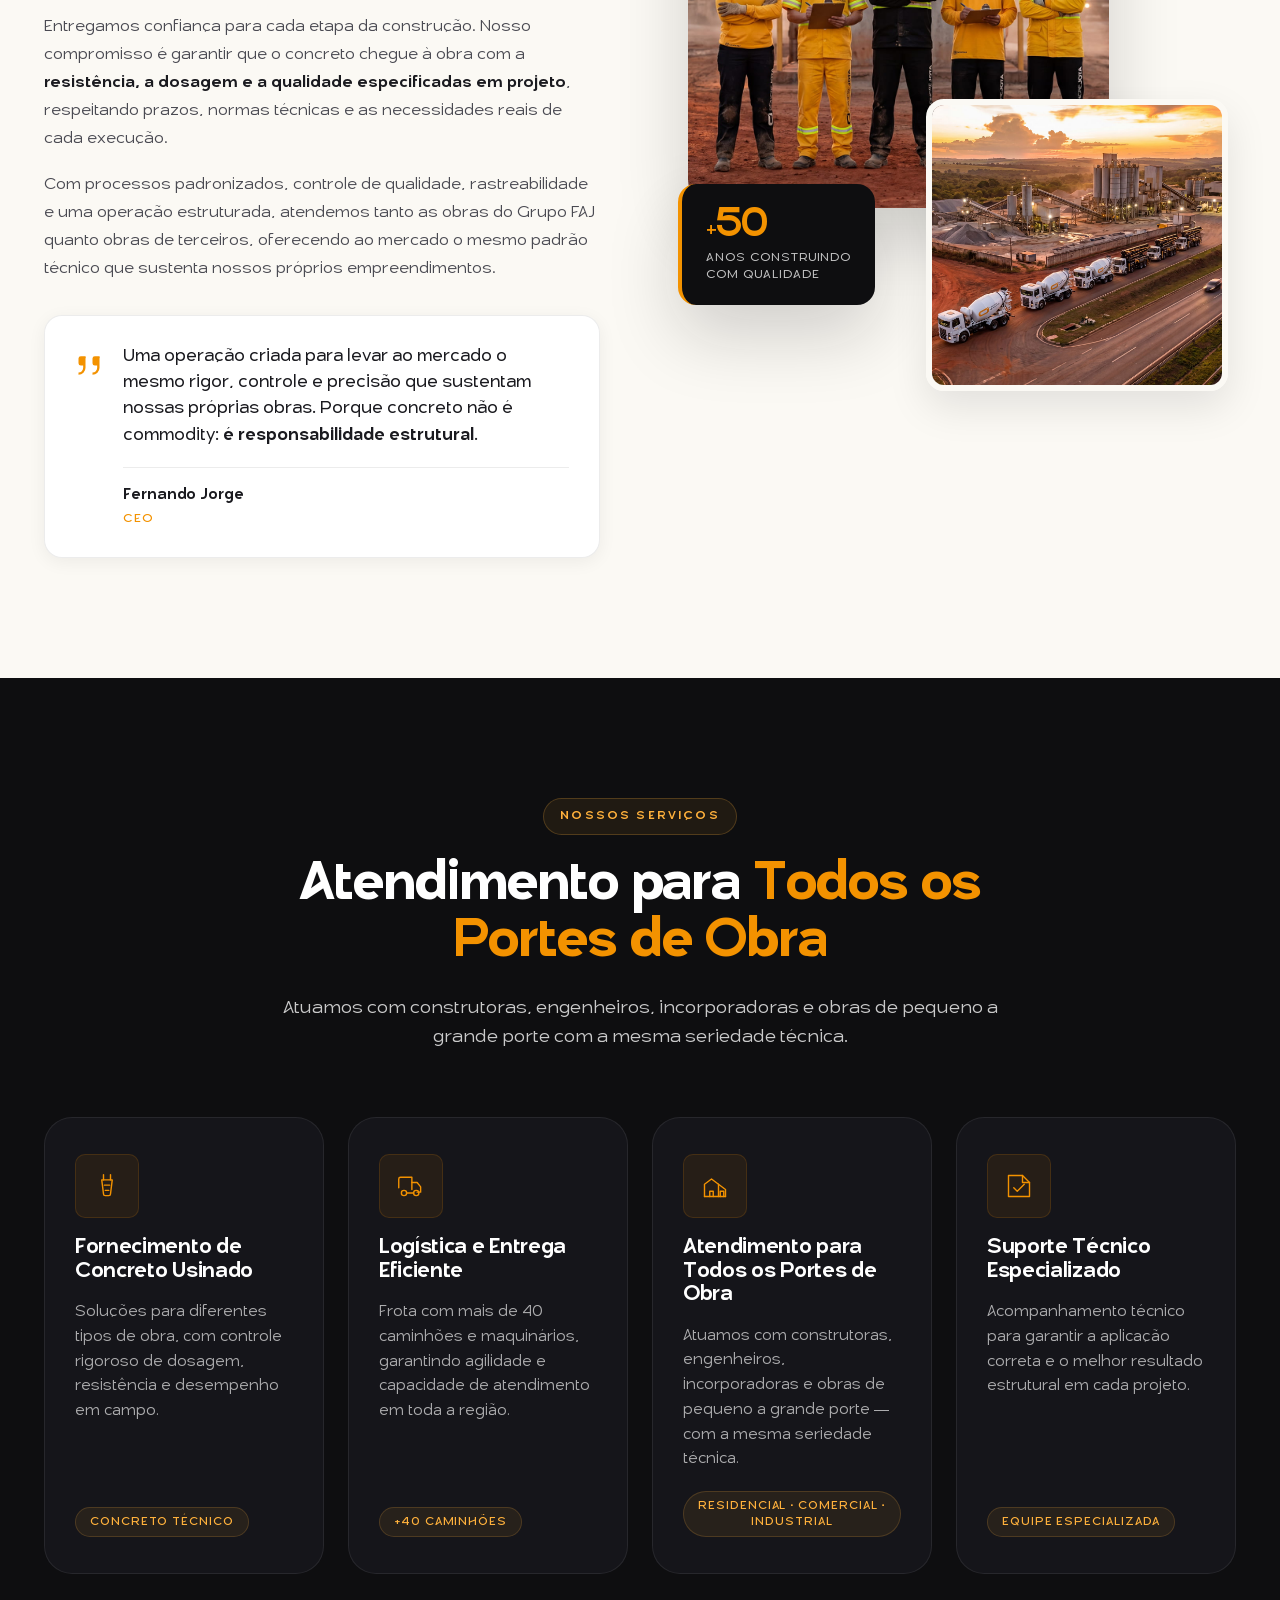
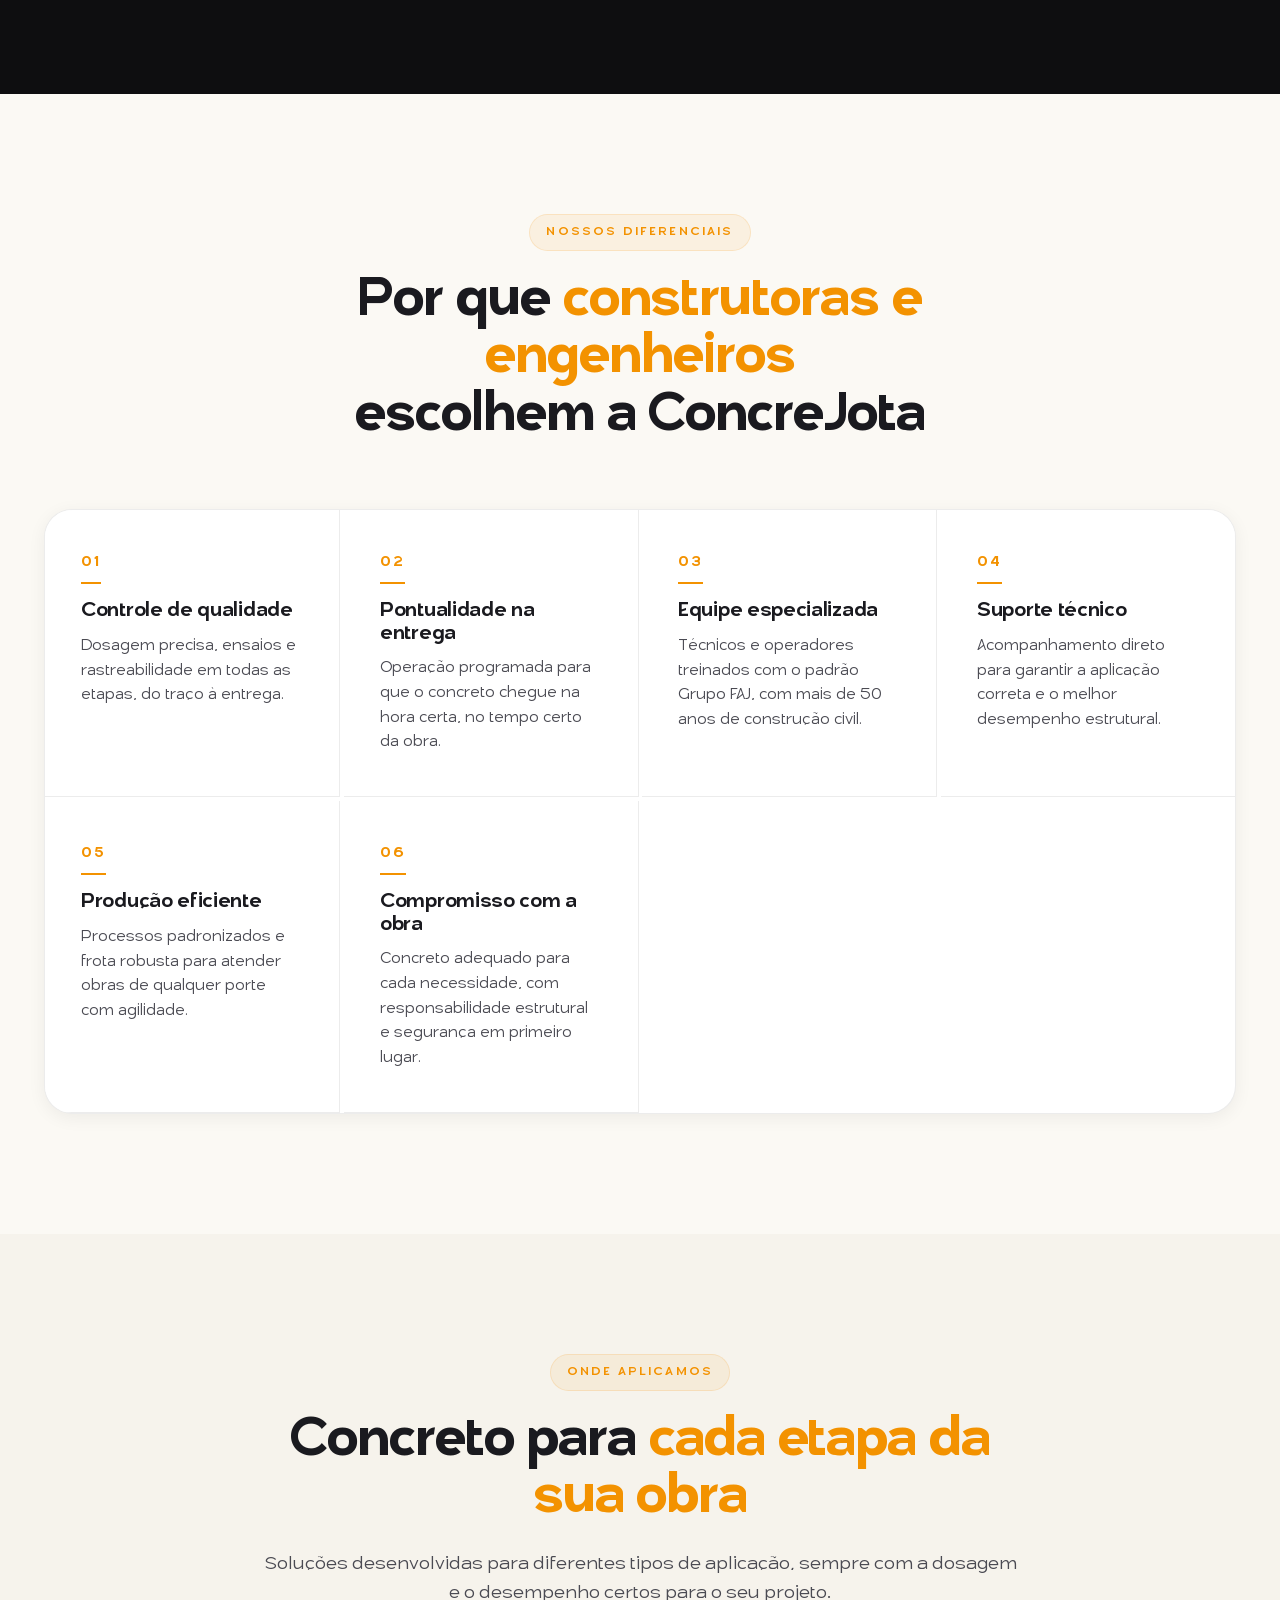
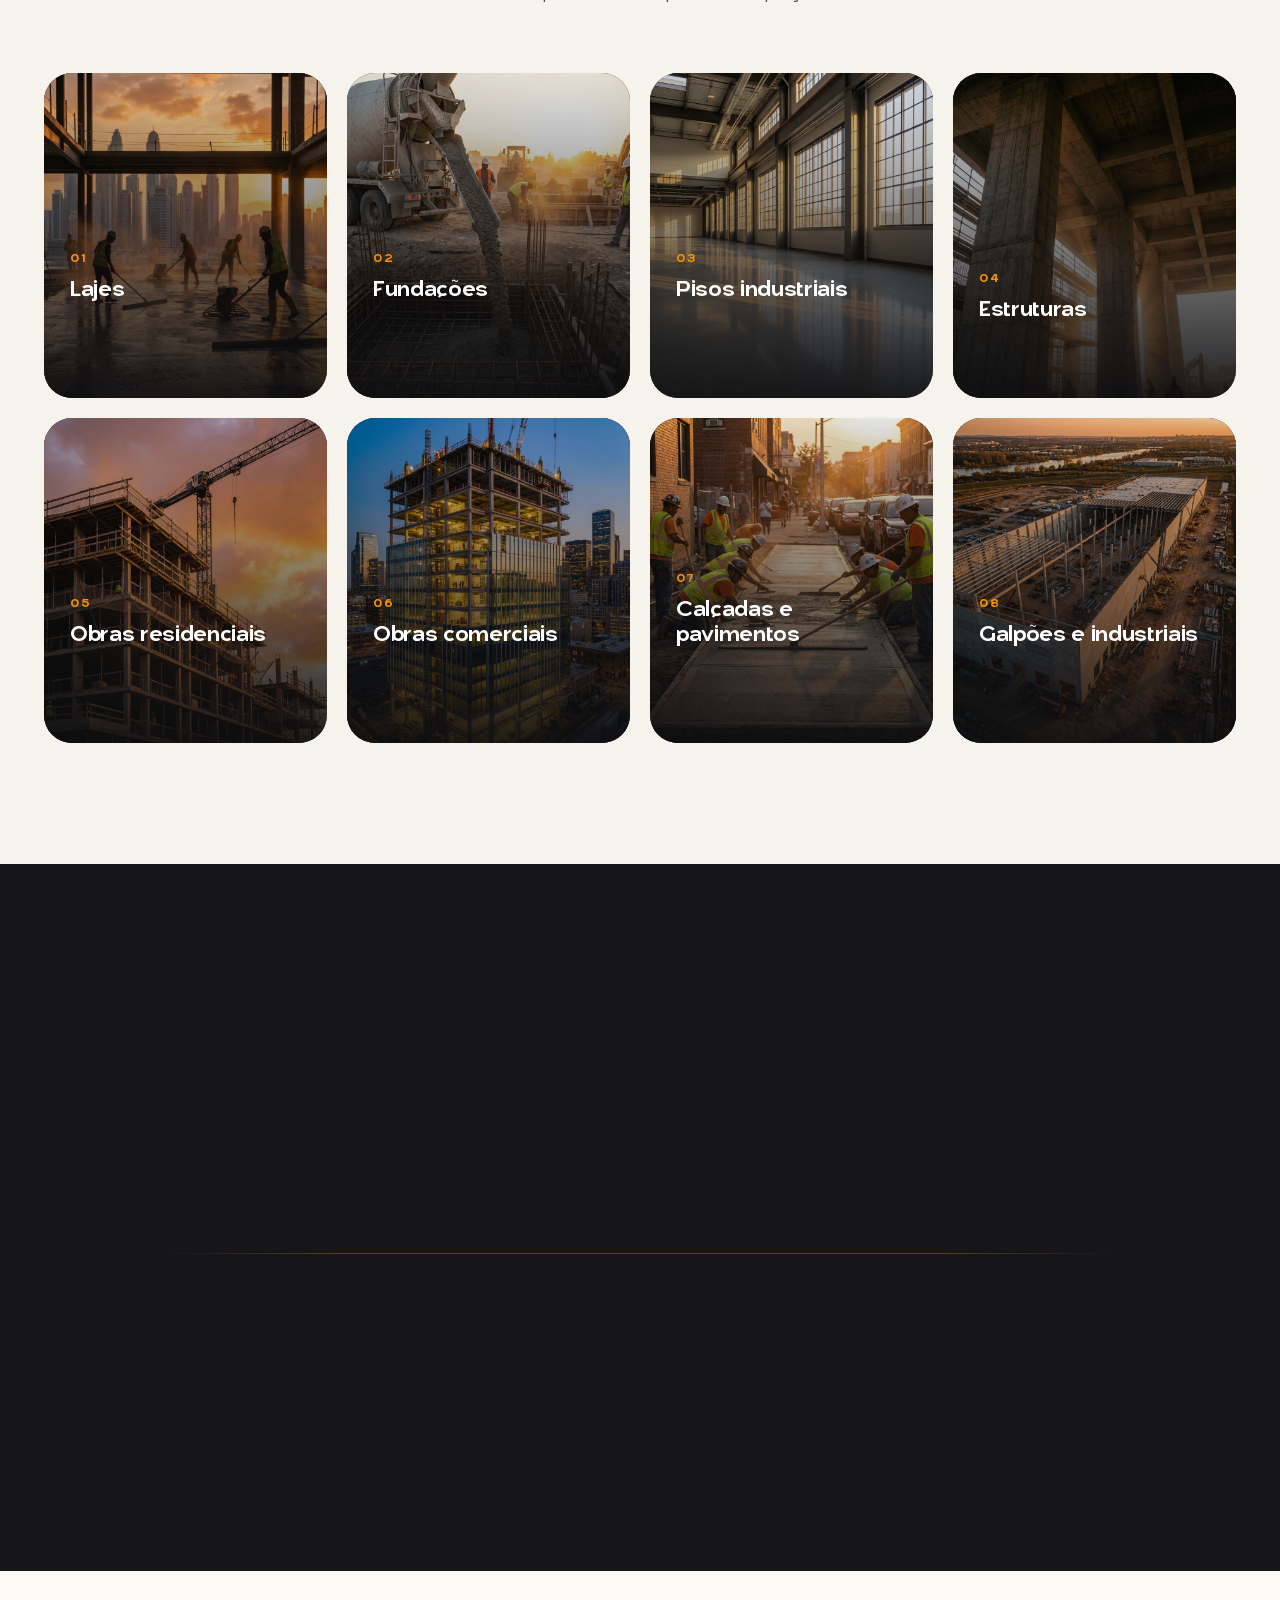
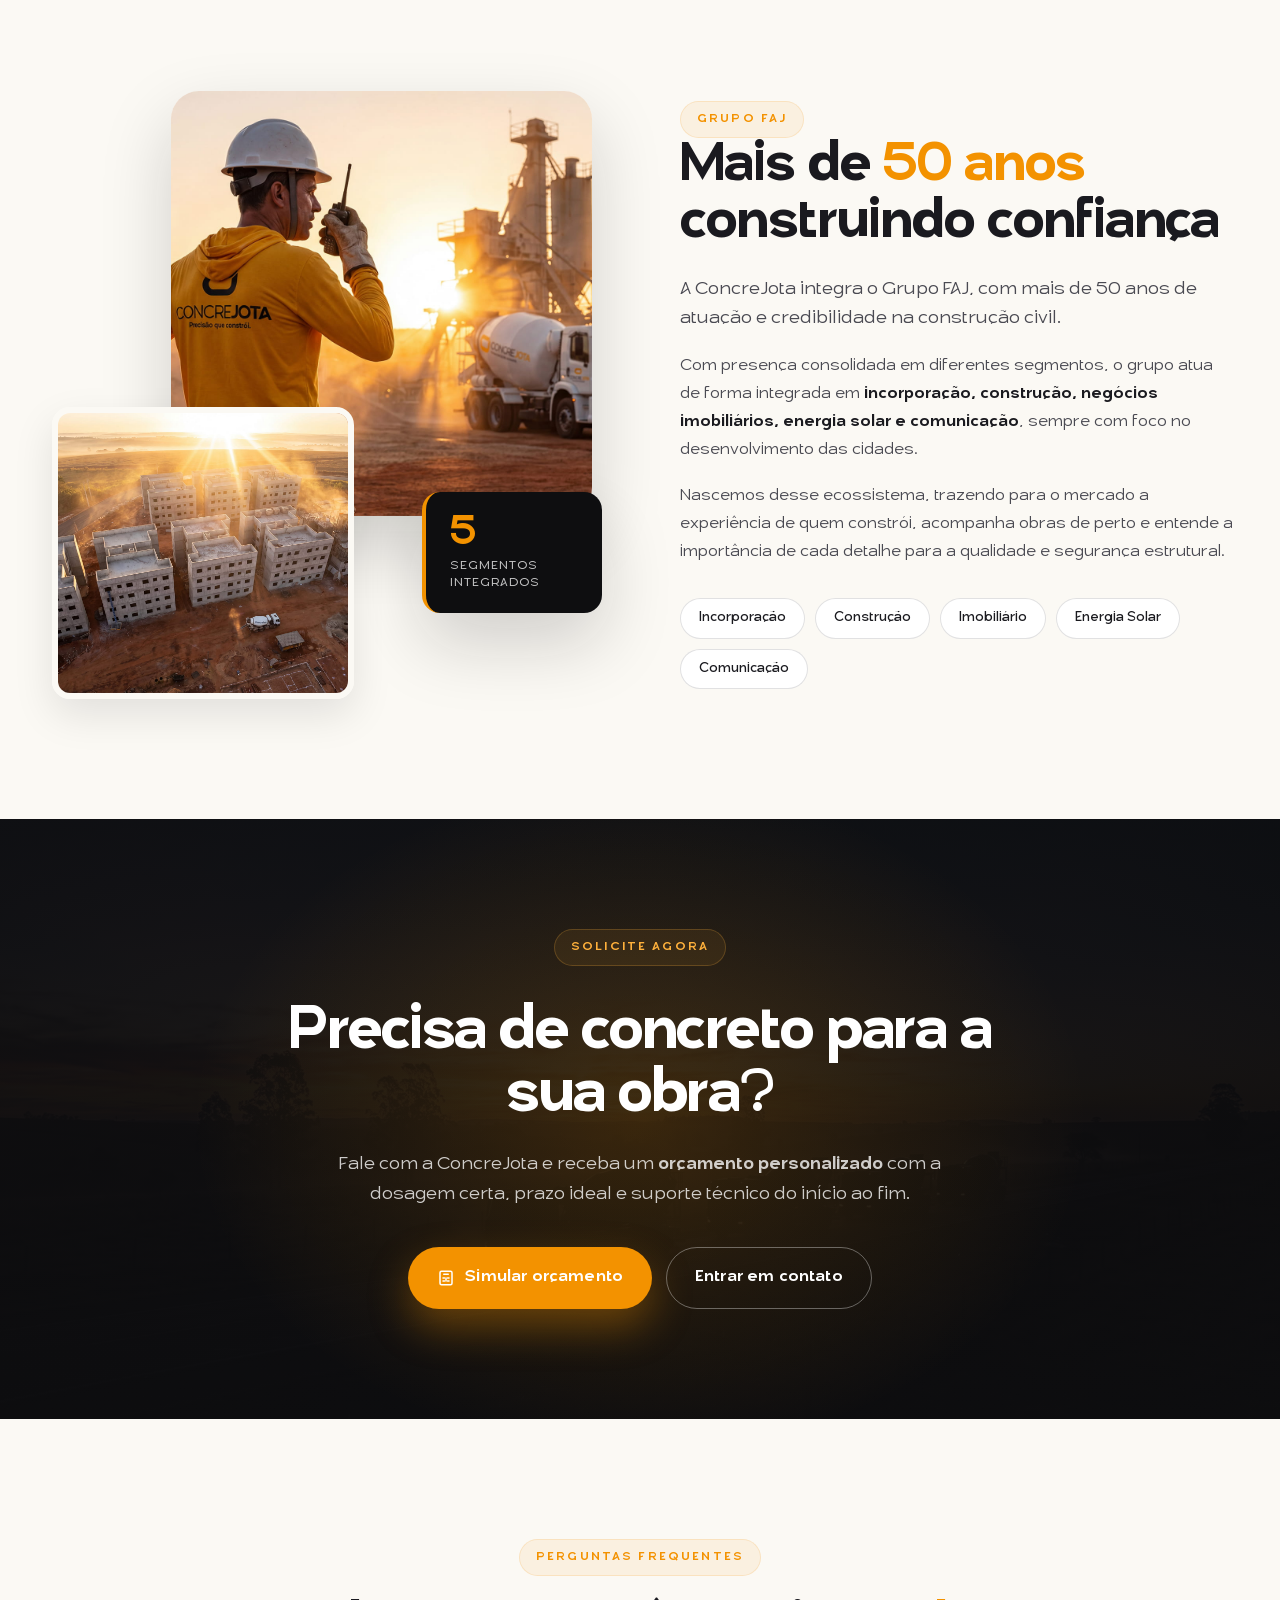
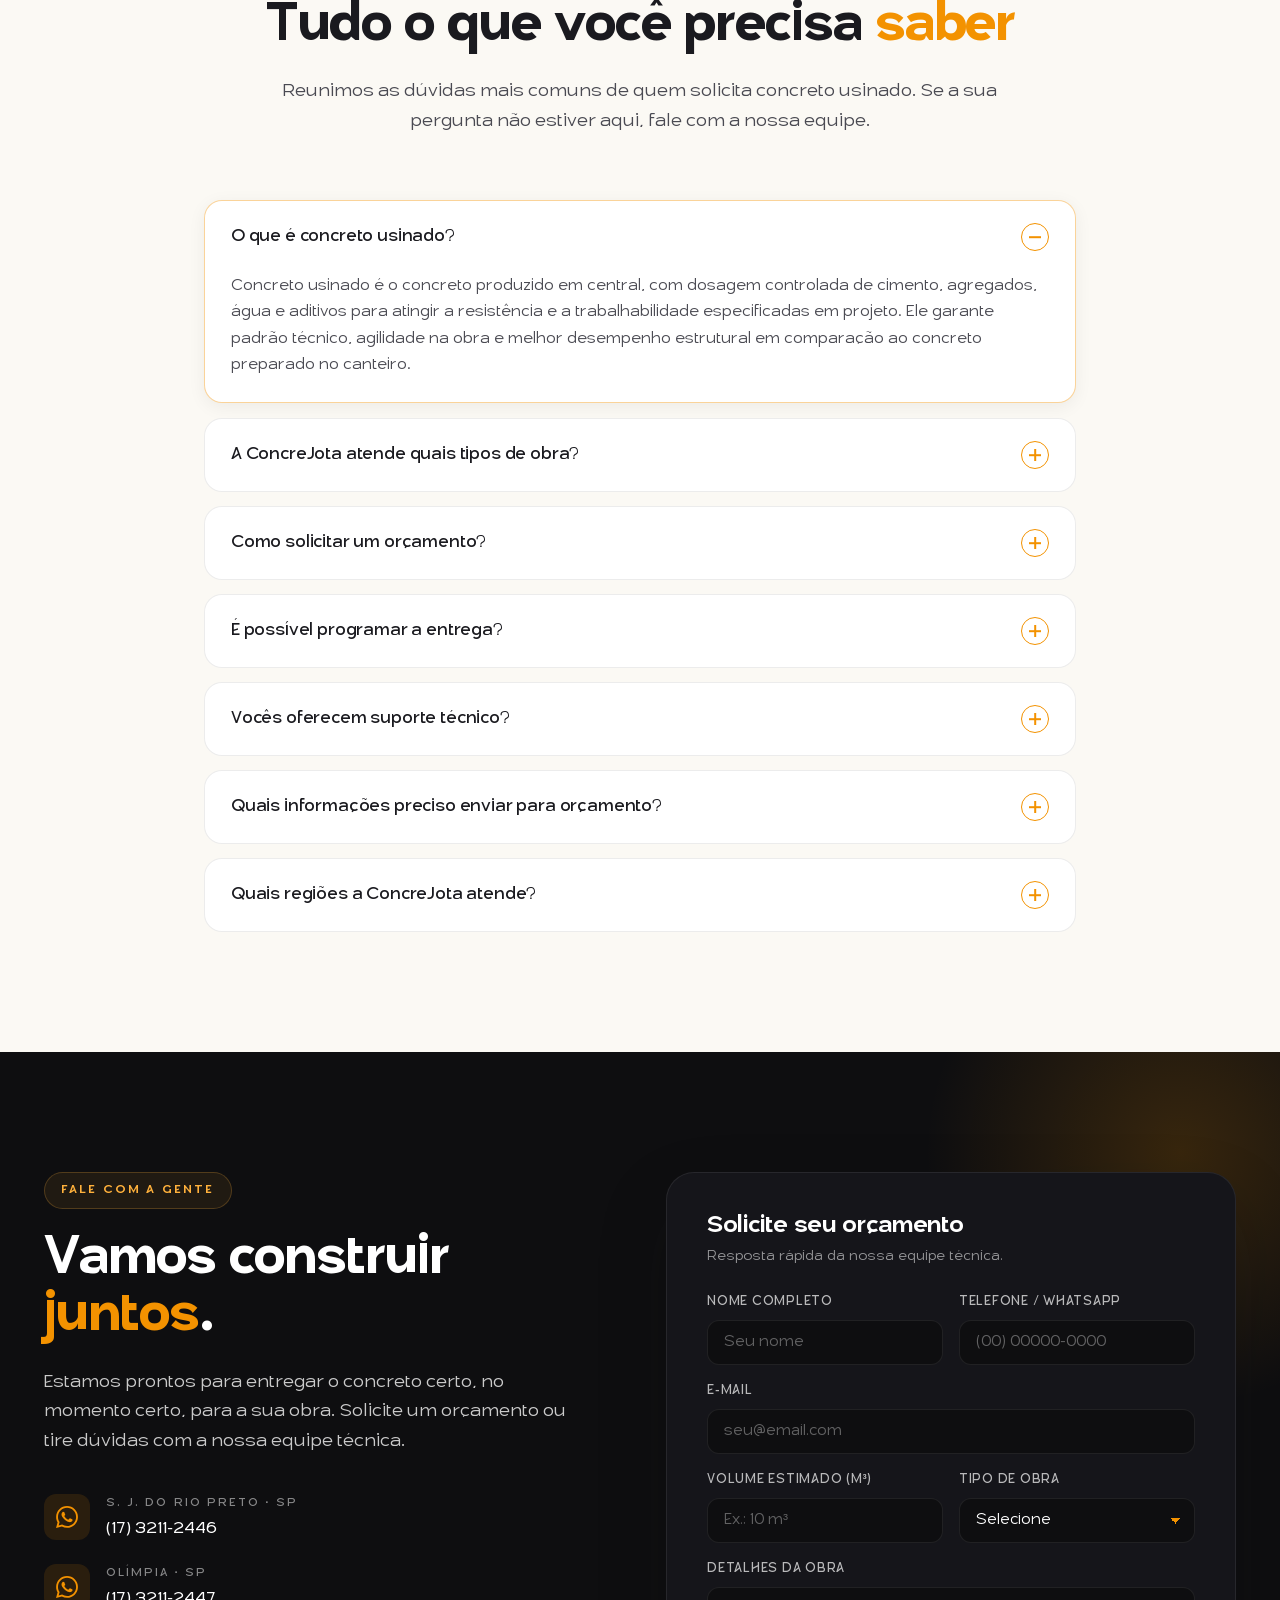
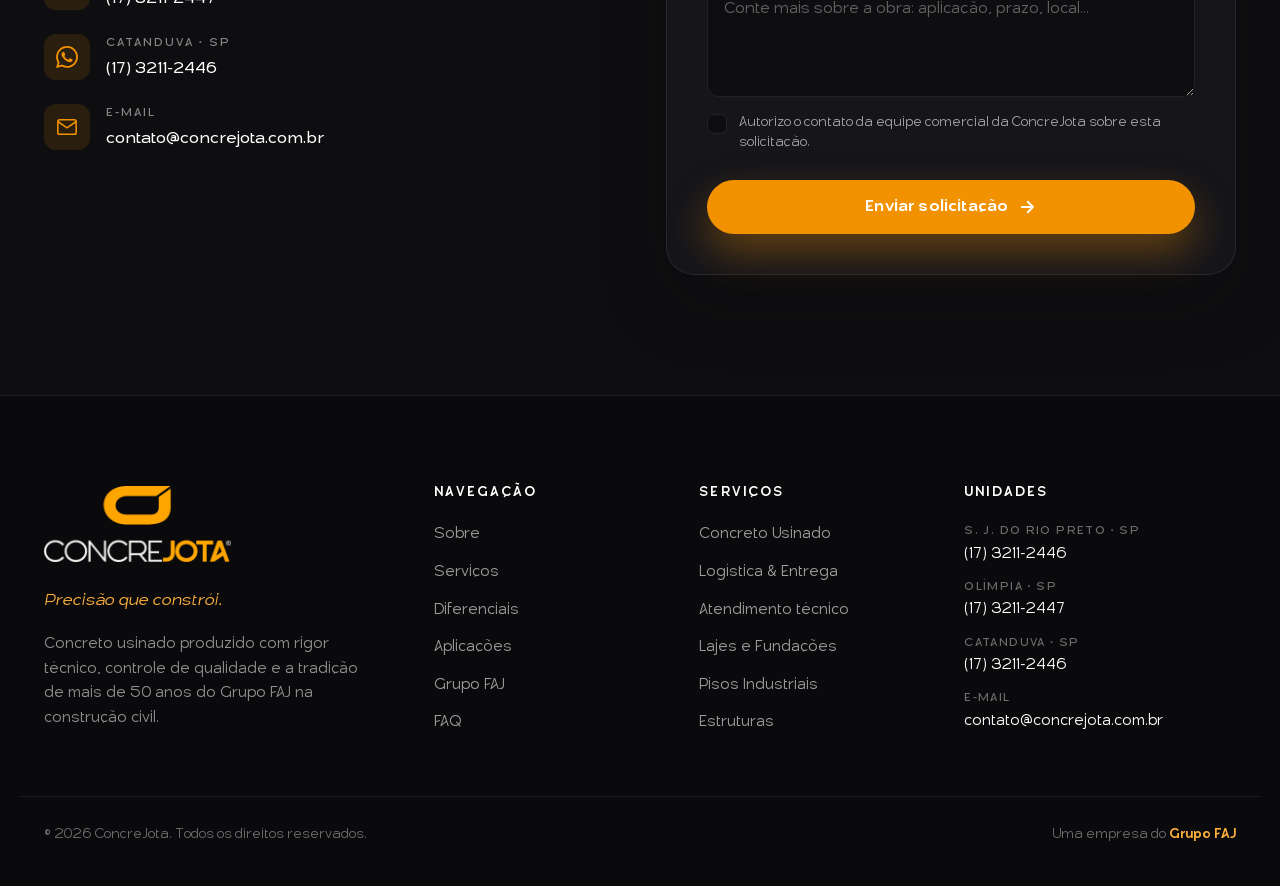
==== commit d673cdd3: "feat: remove redirecionamento e página de obrigado - Remove o campo _next do formulário (sem redirec" ====
--- a/index.html
+++ b/index.html
@@ -786,11 +786,10 @@
           </ul>
         </div>
 
-        <form class="contact-form reveal" id="contactForm" action="https://formsubmit.co/ajax/contato@concrejota.com.br" method="POST">
+        <form class="contact-form reveal" id="contactForm" action="https://formsubmit.co/contato@concrejota.com.br" method="POST">
           <!-- FormSubmit.co — campos de configuração -->
           <input type="hidden" name="_subject" value="Novo orçamento via site ConcreJota" />
           <input type="hidden" name="_template" value="table" />
-          <input type="hidden" name="_captcha" value="false" />
           <!-- Mensagem automática enviada ao cliente (autoresponder) -->
           <input type="hidden" name="_autoresponse" value="Olá! Recebemos a sua solicitação de orçamento no site da ConcreJota e agradecemos o contato.&#10;&#10;Nossa equipe técnica já foi notificada e entrará em contato em breve para entender os detalhes da sua obra e preparar a melhor proposta em concreto usinado.&#10;&#10;Precisa de atendimento imediato? Fale com a gente pelo WhatsApp:&#10;• São José do Rio Preto: (17) 3211-2446&#10;• Olímpia: (17) 3211-2447&#10;• Catanduva: (17) 3211-2446&#10;&#10;Obrigado por escolher a ConcreJota. Precisão que constrói.&#10;&#10;ConcreJota | Uma empresa do Grupo FAJ&#10;contato@concrejota.com.br" />
           <!-- Honeypot anti-spam (não exibido ao usuário) -->
@@ -898,8 +897,6 @@
               <path d="M5 12h14M13 5l7 7-7 7"/>
             </svg>
           </button>
-
-          <p class="form-message" id="formMessage" aria-live="polite"></p>
         </form>
       </div>
     </section>
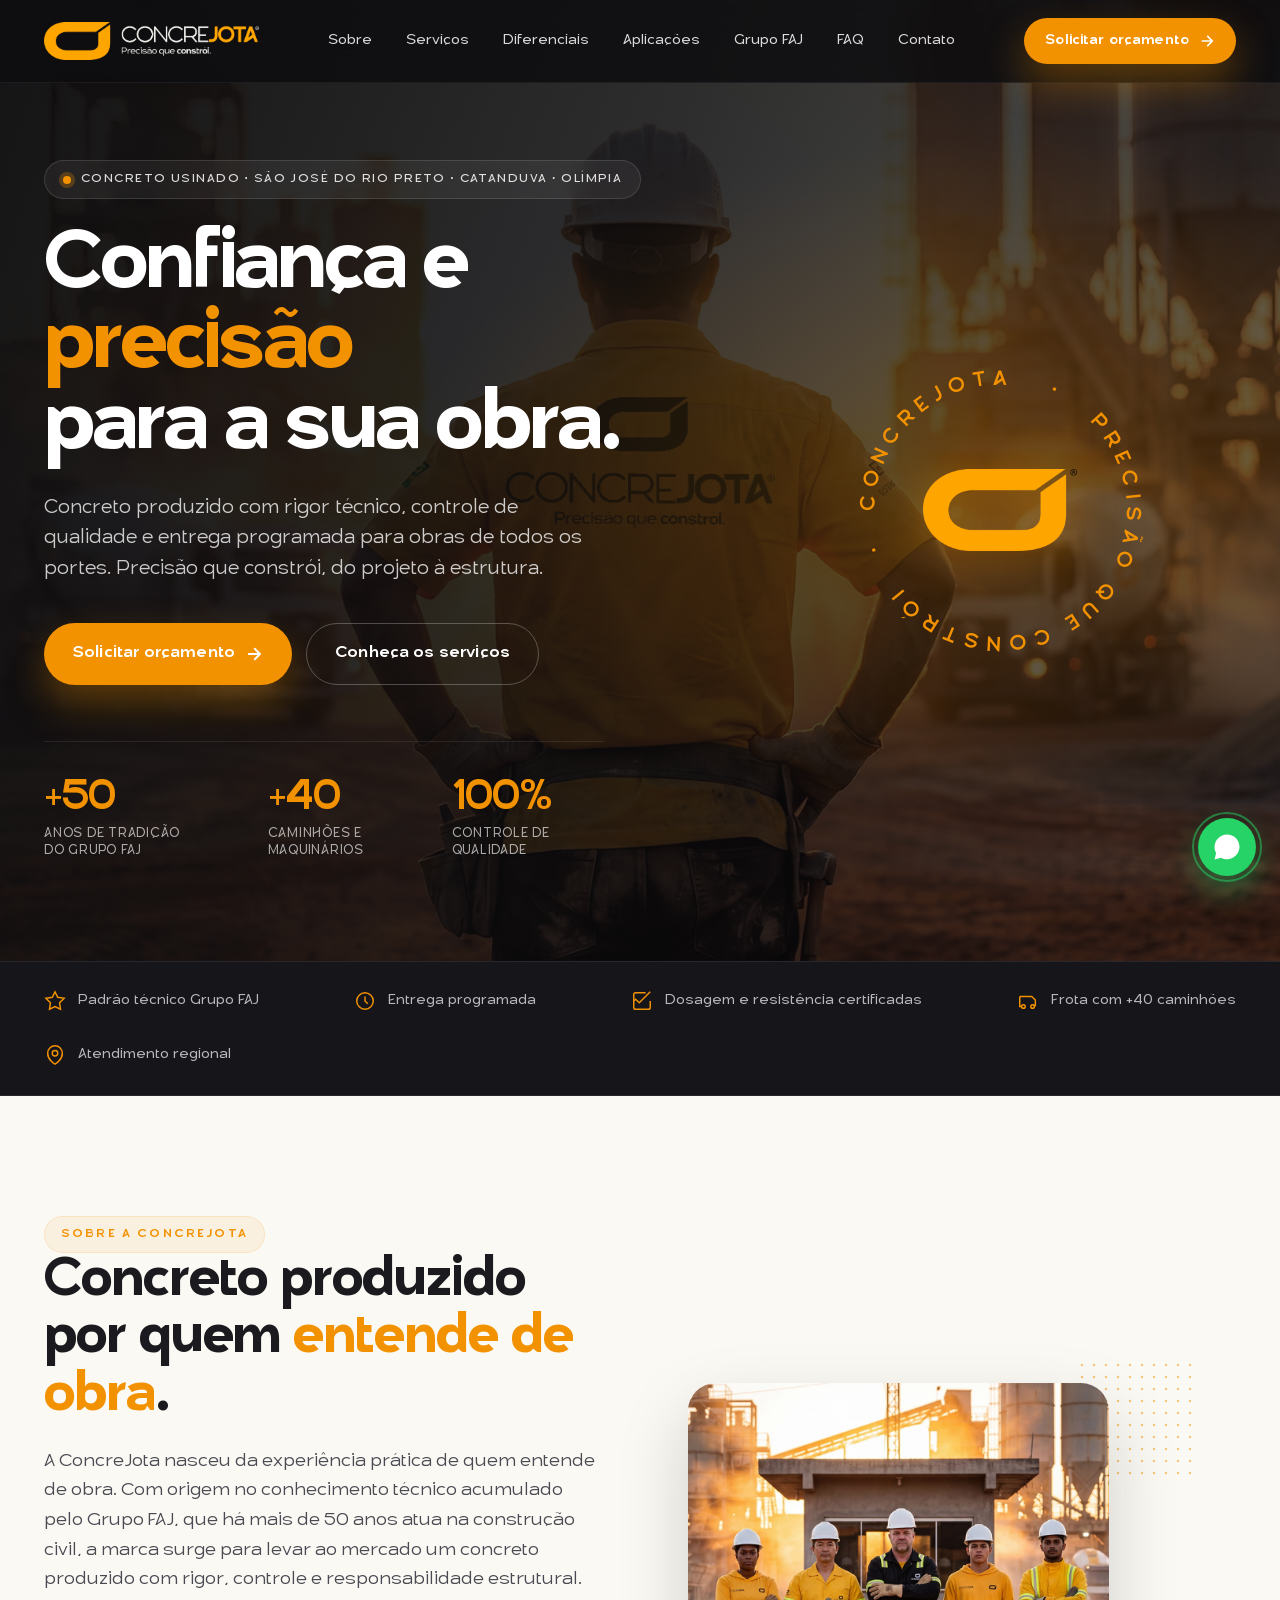
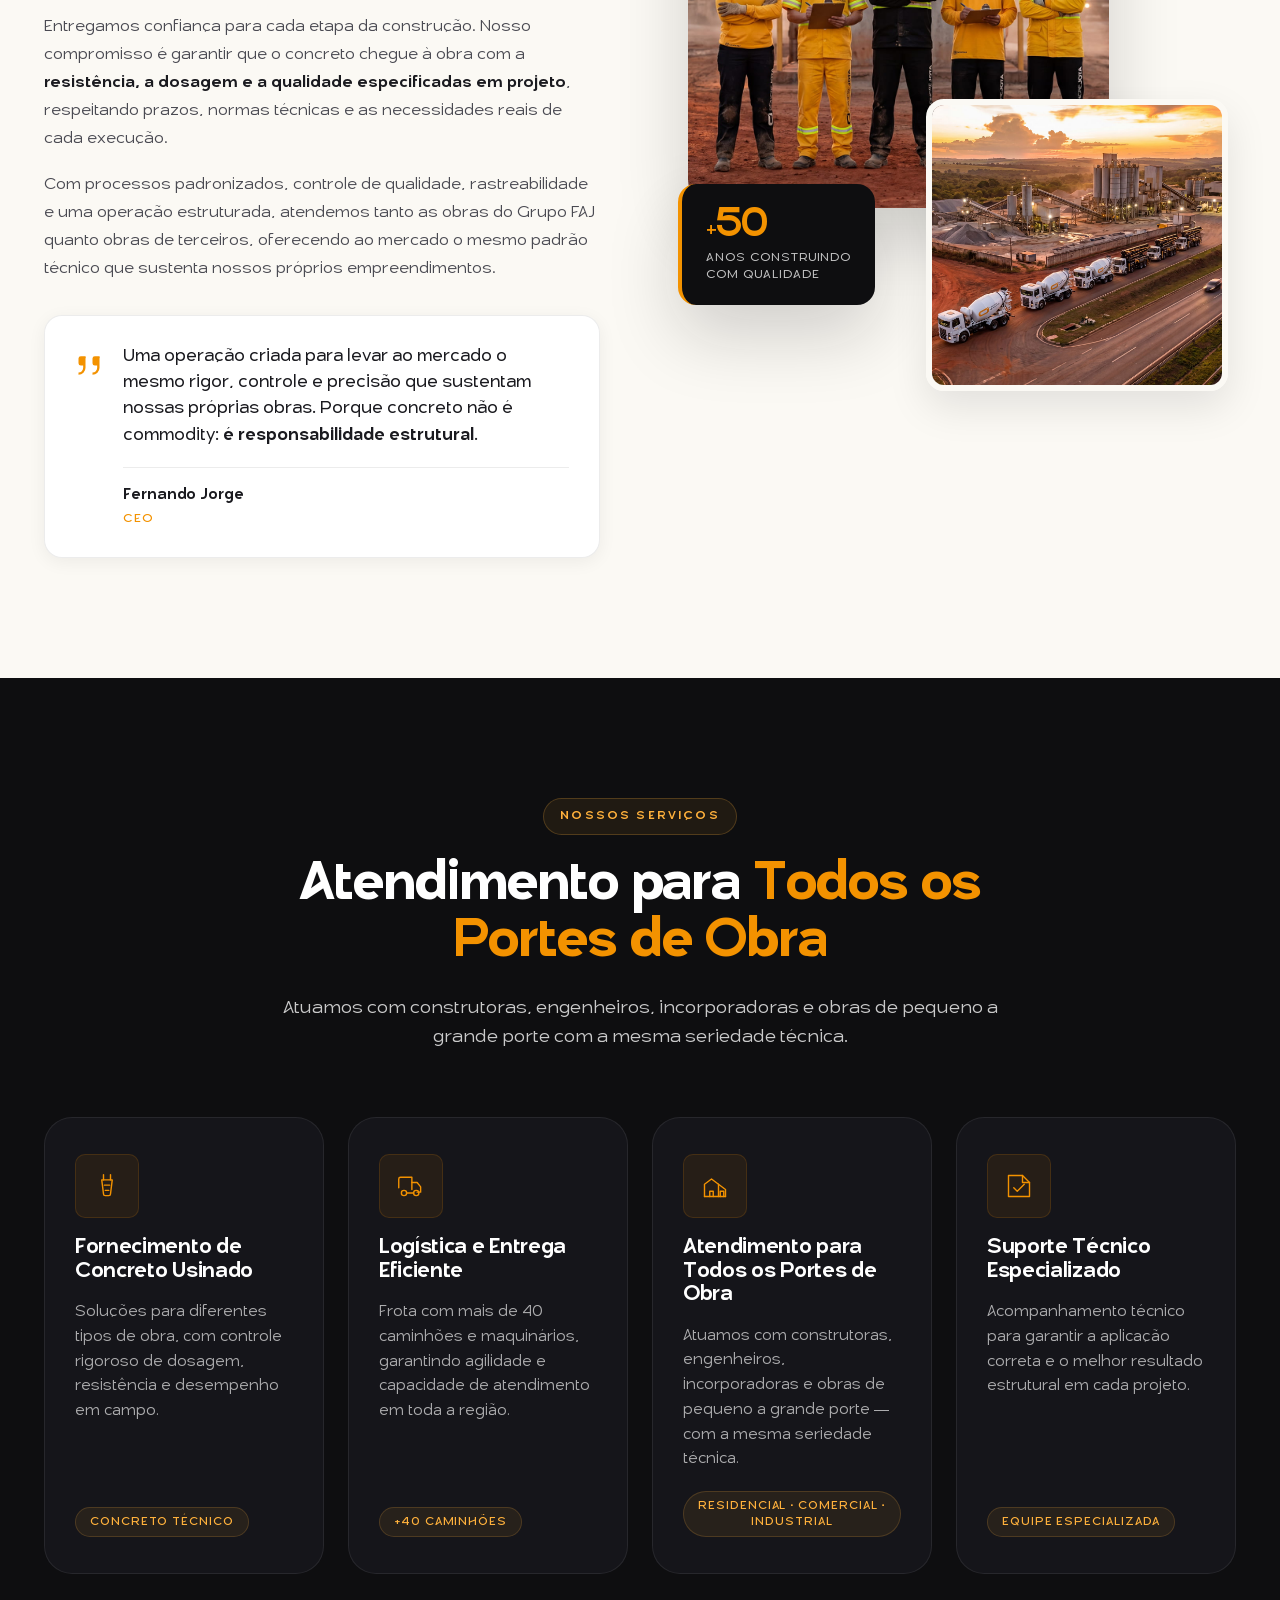
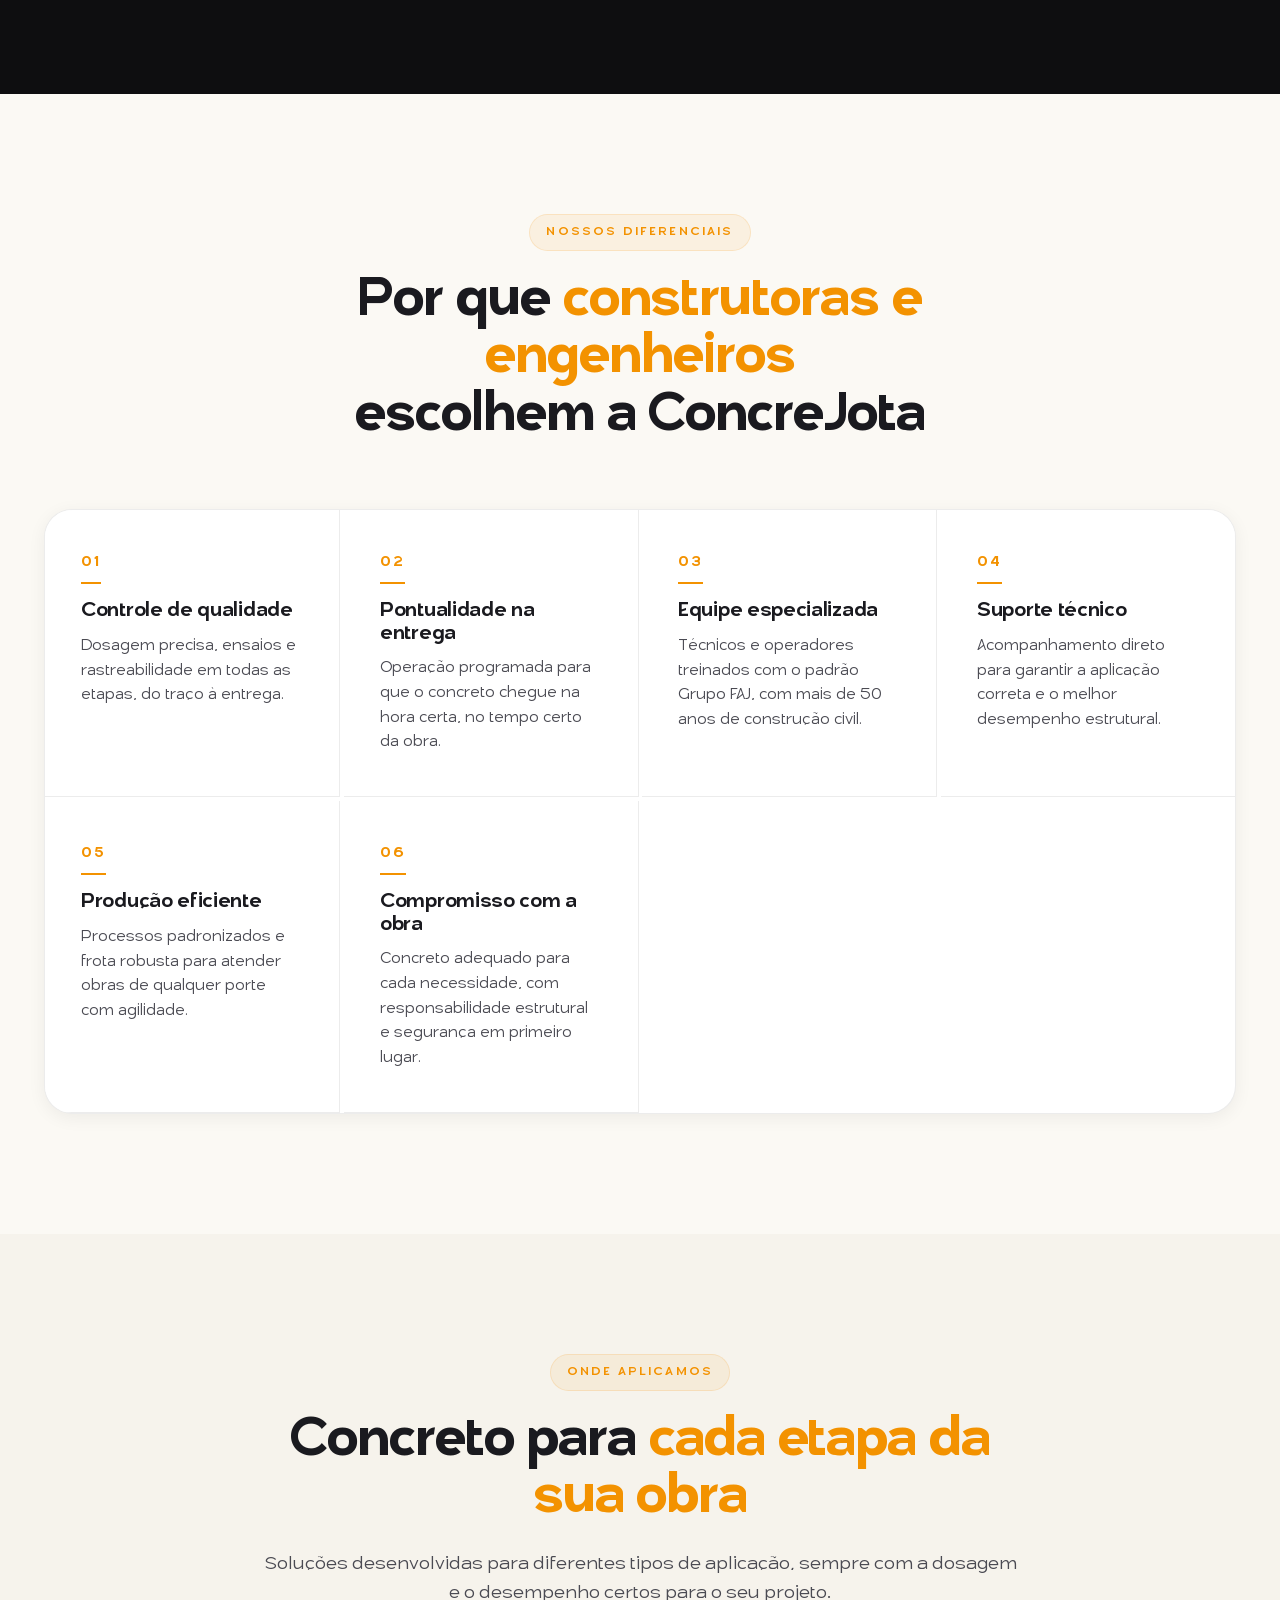
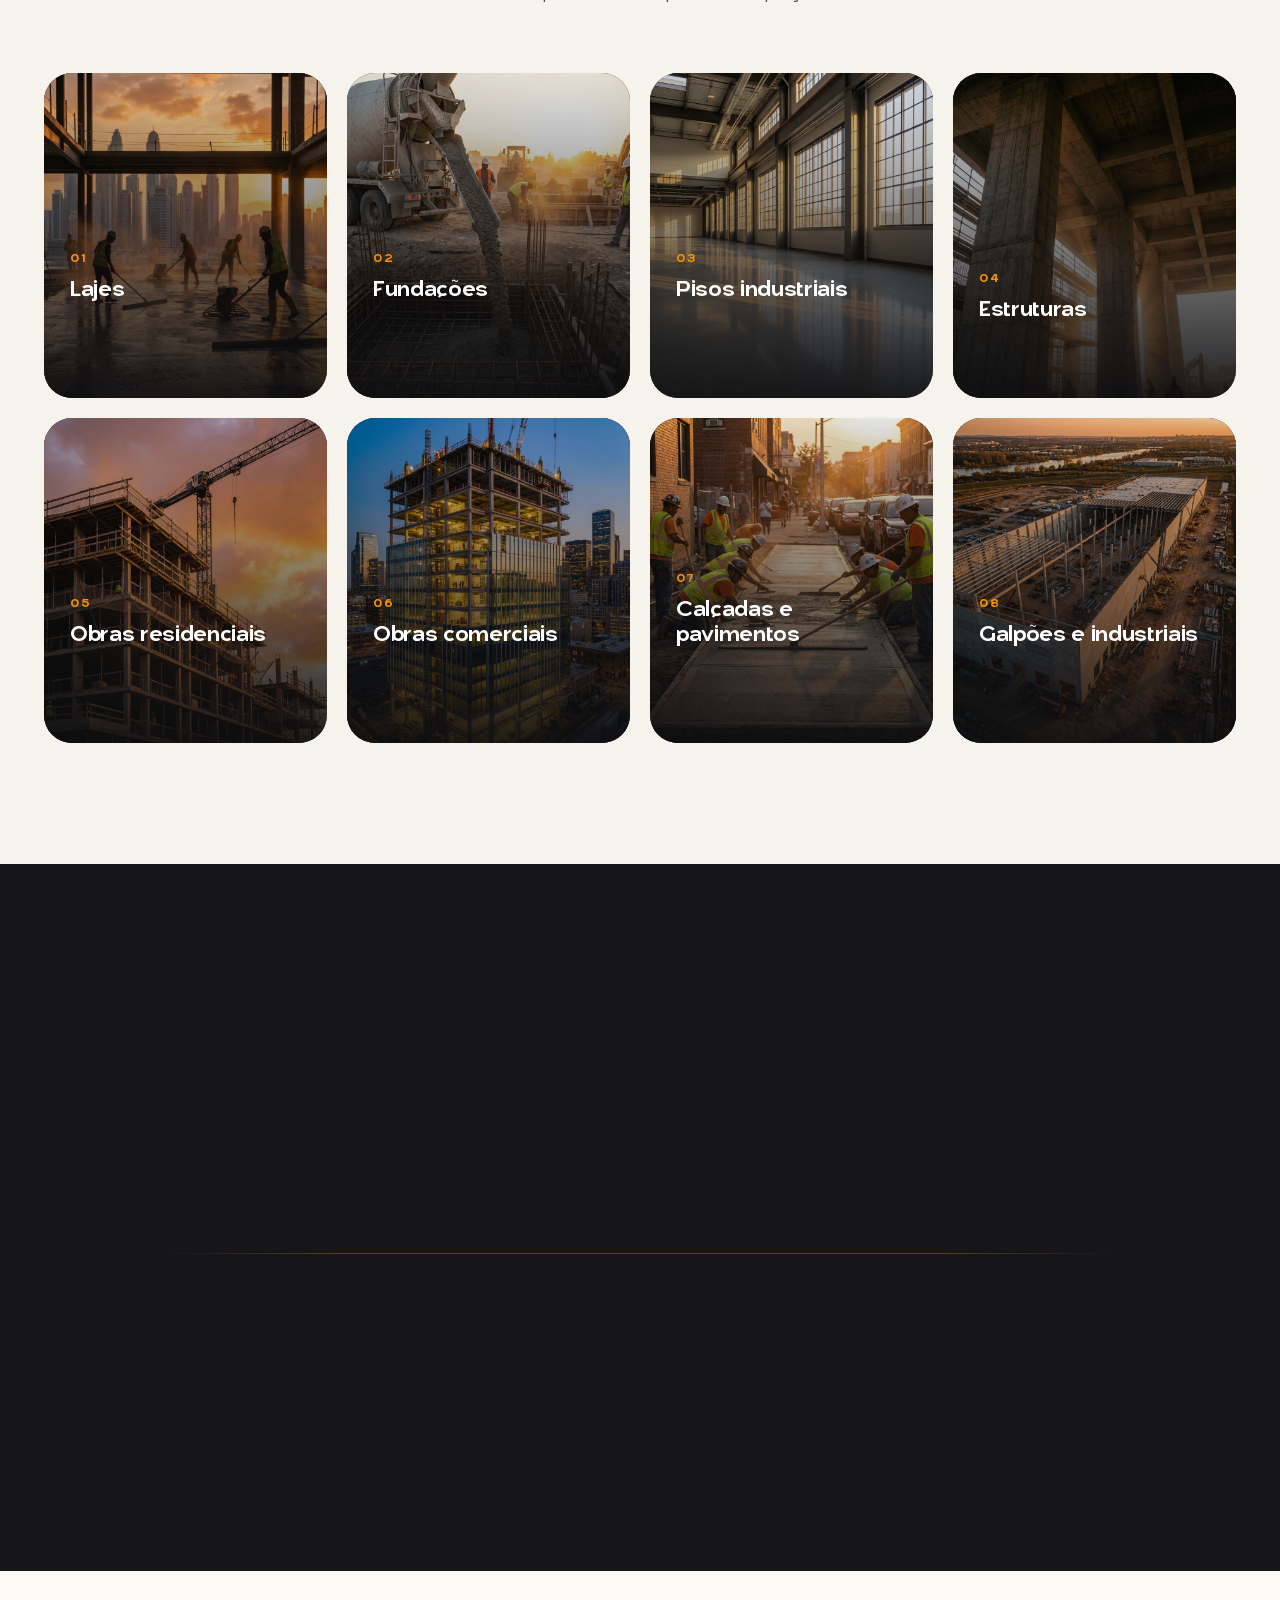
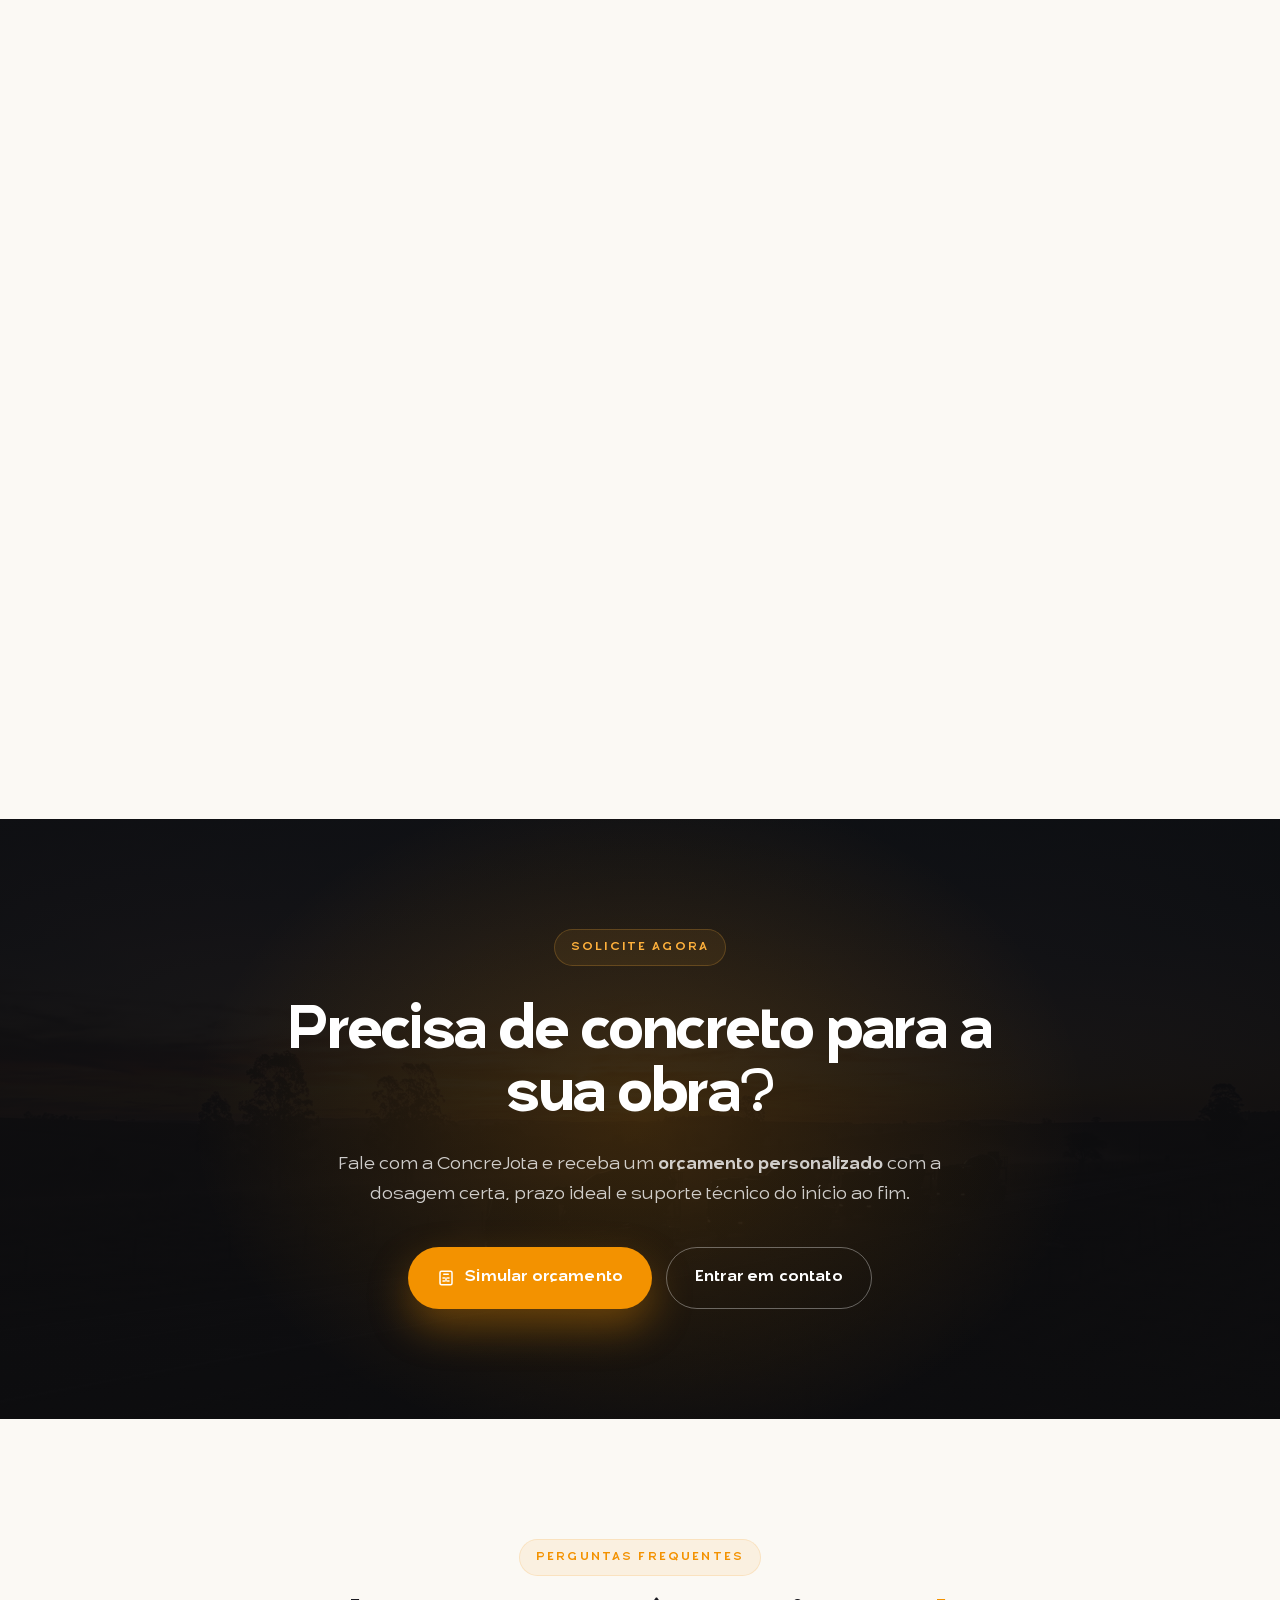
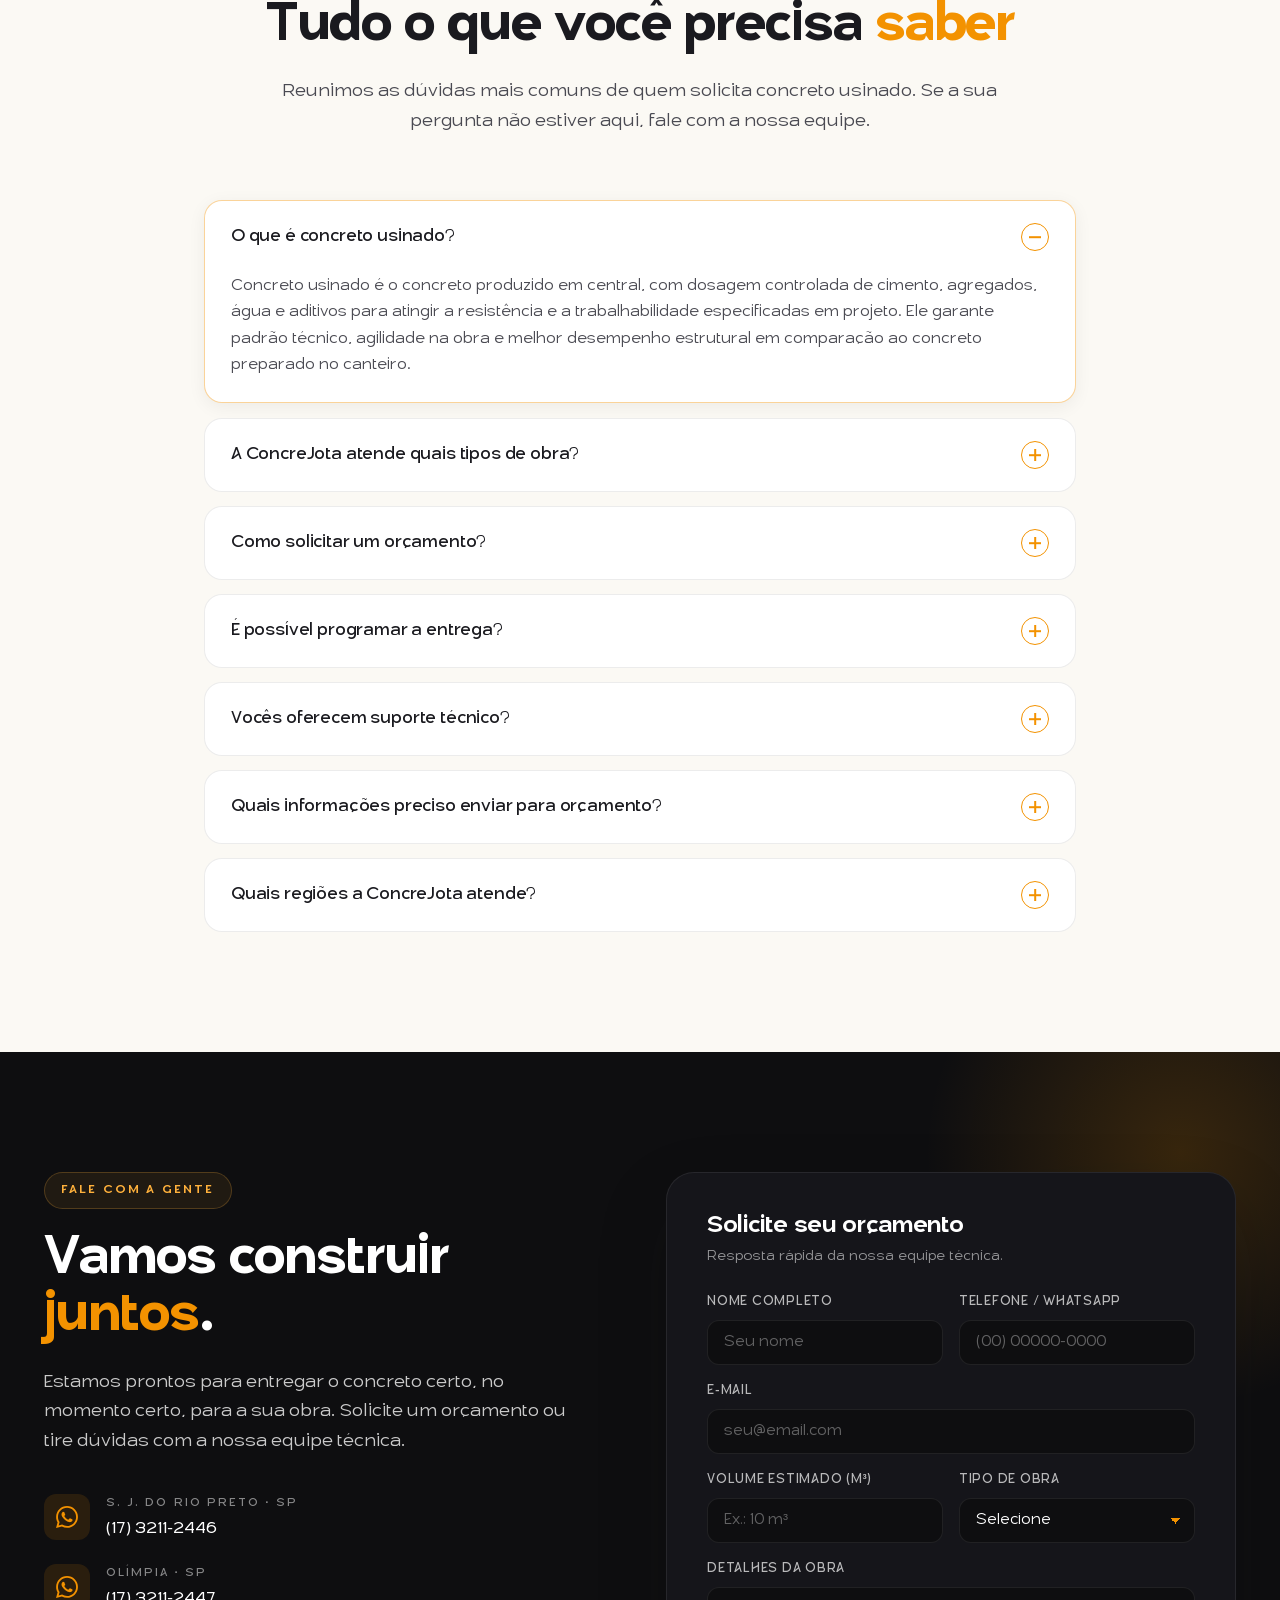
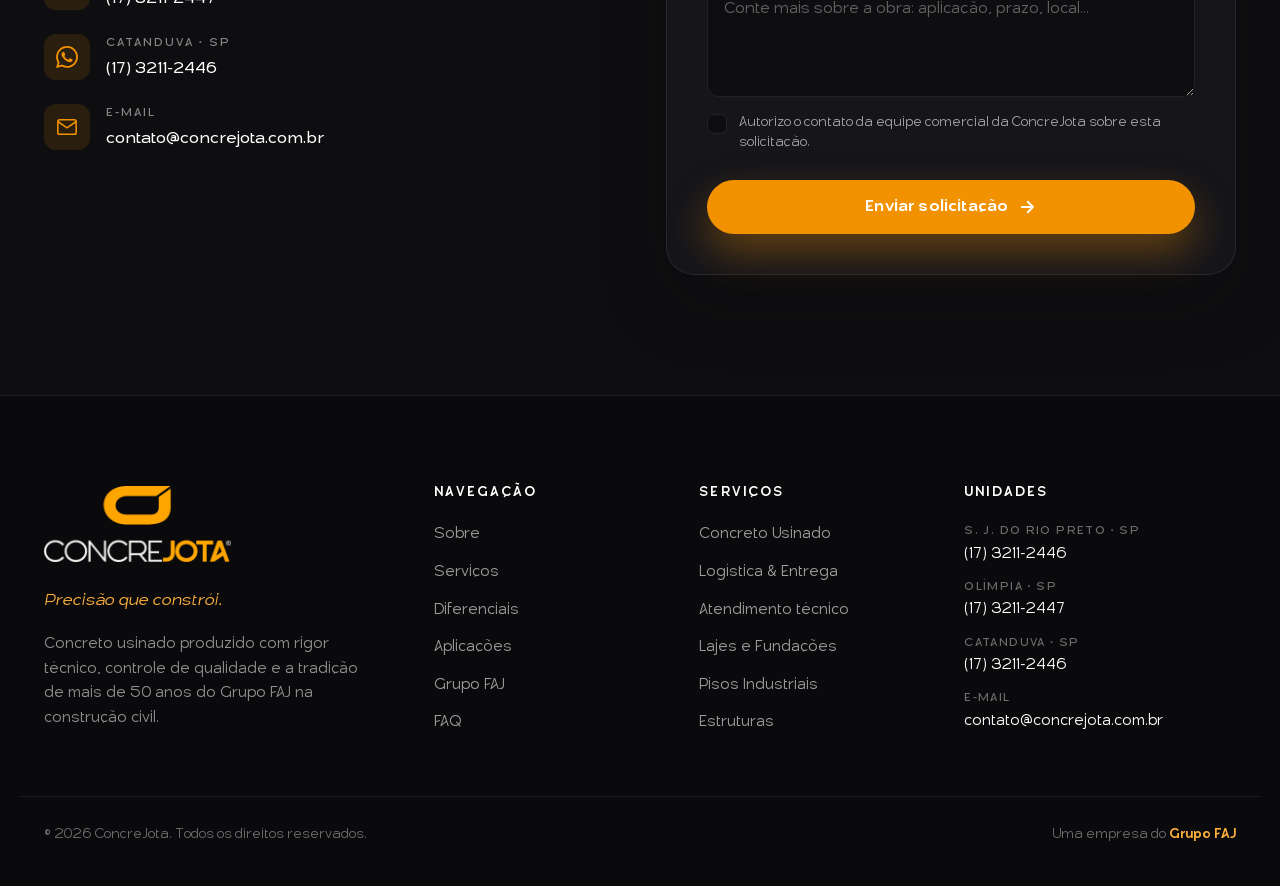
==== commit 3512462c: "feat: envio do formulário via AJAX com mensagem inline Volta o formulário para envio via AJAX, exibi" ====
--- a/index.html
+++ b/index.html
@@ -786,12 +786,11 @@
           </ul>
         </div>
 
-        <form class="contact-form reveal" id="contactForm" action="https://formsubmit.co/contato@concrejota.com.br" method="POST">
+        <form class="contact-form reveal" id="contactForm" action="https://formsubmit.co/ajax/contato@concrejota.com.br" method="POST">
           <!-- FormSubmit.co — campos de configuração -->
           <input type="hidden" name="_subject" value="Novo orçamento via site ConcreJota" />
           <input type="hidden" name="_template" value="table" />
-          <!-- Mensagem automática enviada ao cliente (autoresponder) -->
-          <input type="hidden" name="_autoresponse" value="Olá! Recebemos a sua solicitação de orçamento no site da ConcreJota e agradecemos o contato.&#10;&#10;Nossa equipe técnica já foi notificada e entrará em contato em breve para entender os detalhes da sua obra e preparar a melhor proposta em concreto usinado.&#10;&#10;Precisa de atendimento imediato? Fale com a gente pelo WhatsApp:&#10;• São José do Rio Preto: (17) 3211-2446&#10;• Olímpia: (17) 3211-2447&#10;• Catanduva: (17) 3211-2446&#10;&#10;Obrigado por escolher a ConcreJota. Precisão que constrói.&#10;&#10;ConcreJota | Uma empresa do Grupo FAJ&#10;contato@concrejota.com.br" />
+          <input type="hidden" name="_captcha" value="false" />
           <!-- Honeypot anti-spam (não exibido ao usuário) -->
           <input type="text" name="_honey" style="display:none" tabindex="-1" autocomplete="off" />
 
@@ -897,6 +896,8 @@
               <path d="M5 12h14M13 5l7 7-7 7"/>
             </svg>
           </button>
+
+          <p class="form-message" id="formMessage" aria-live="polite"></p>
         </form>
       </div>
     </section>
